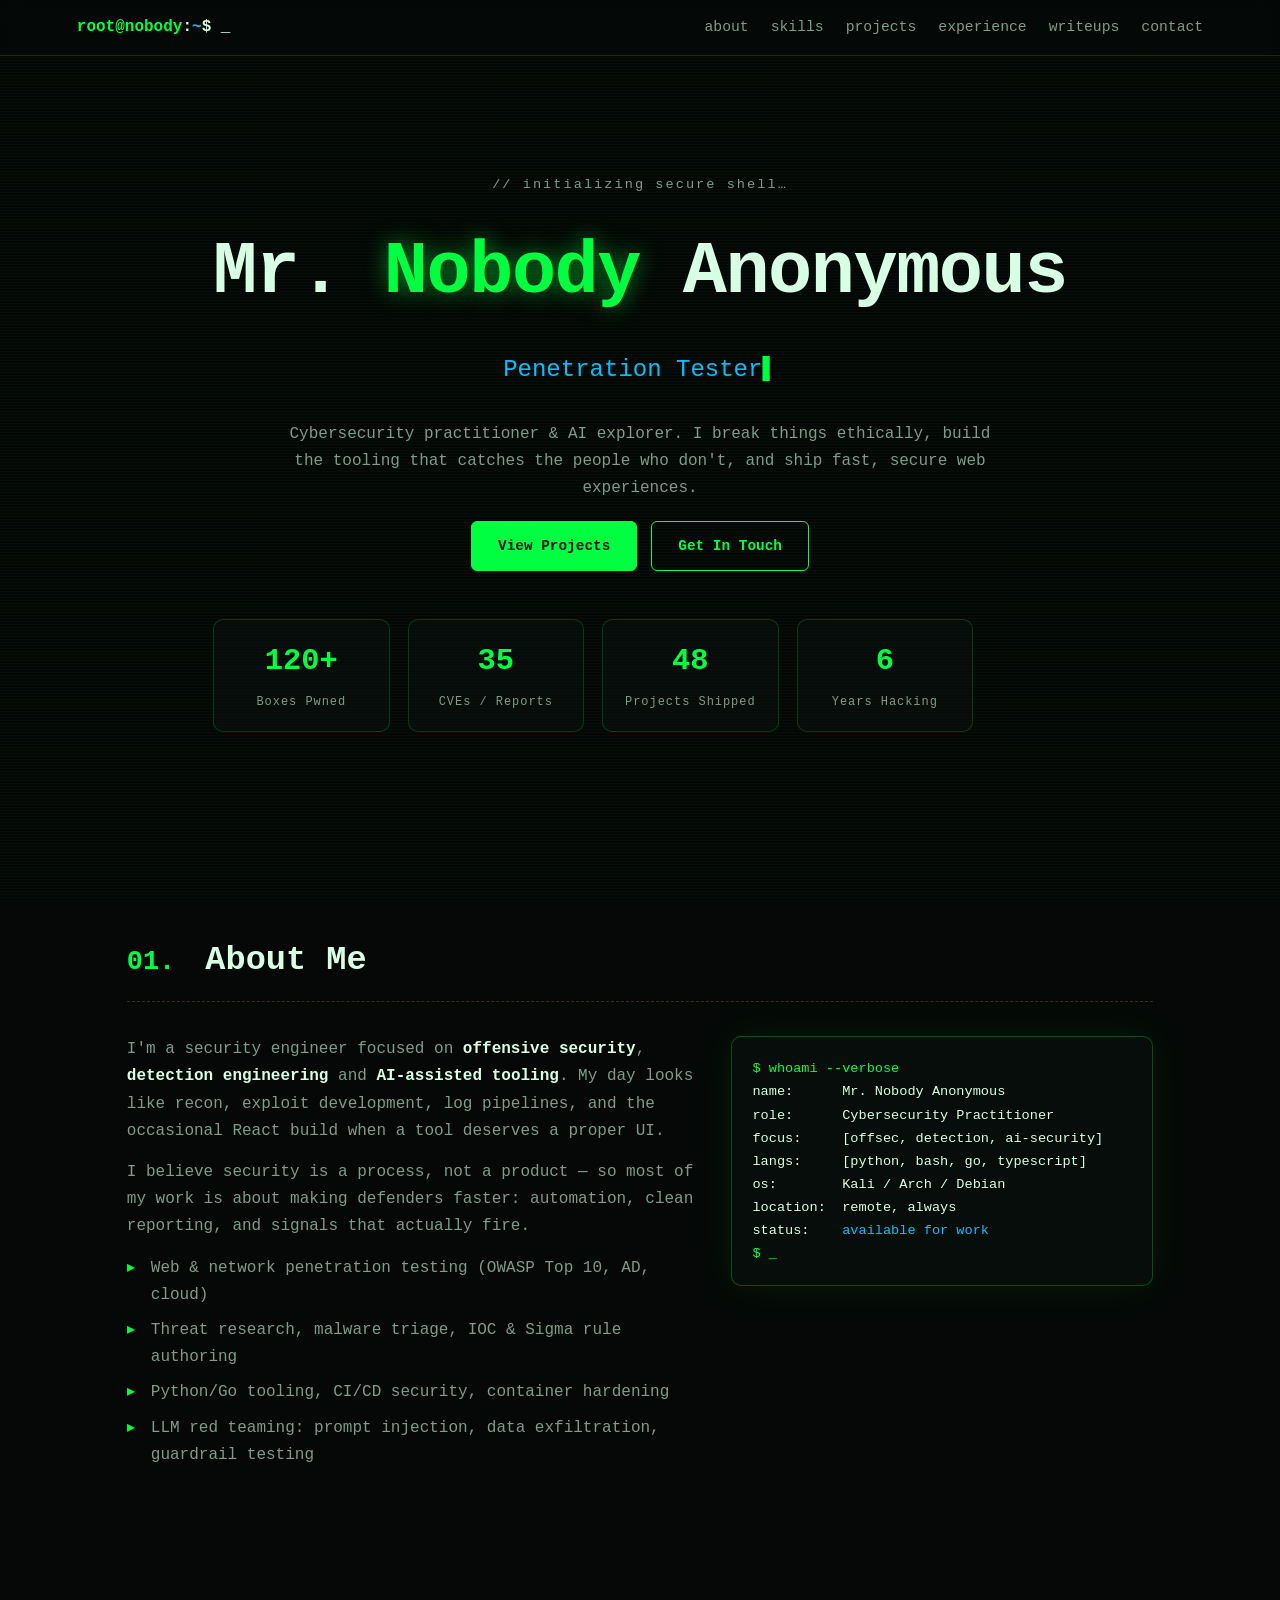
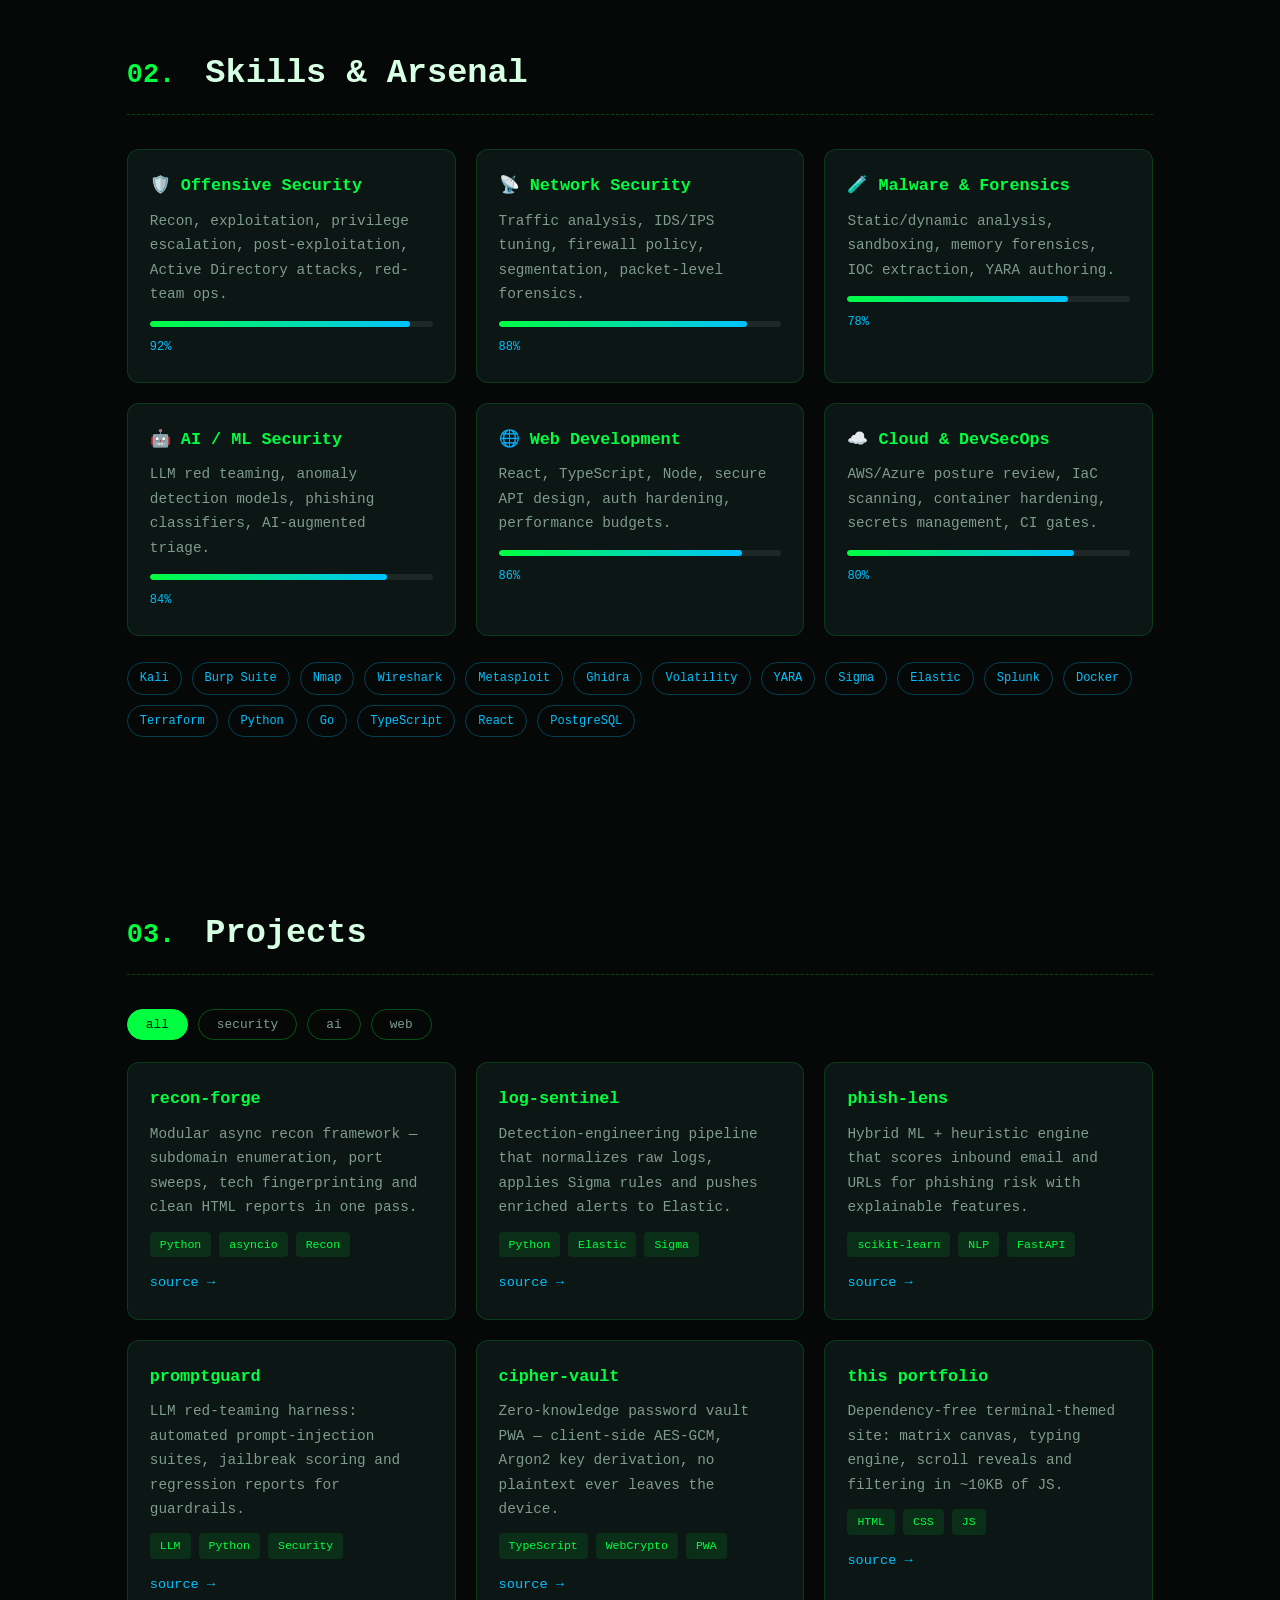
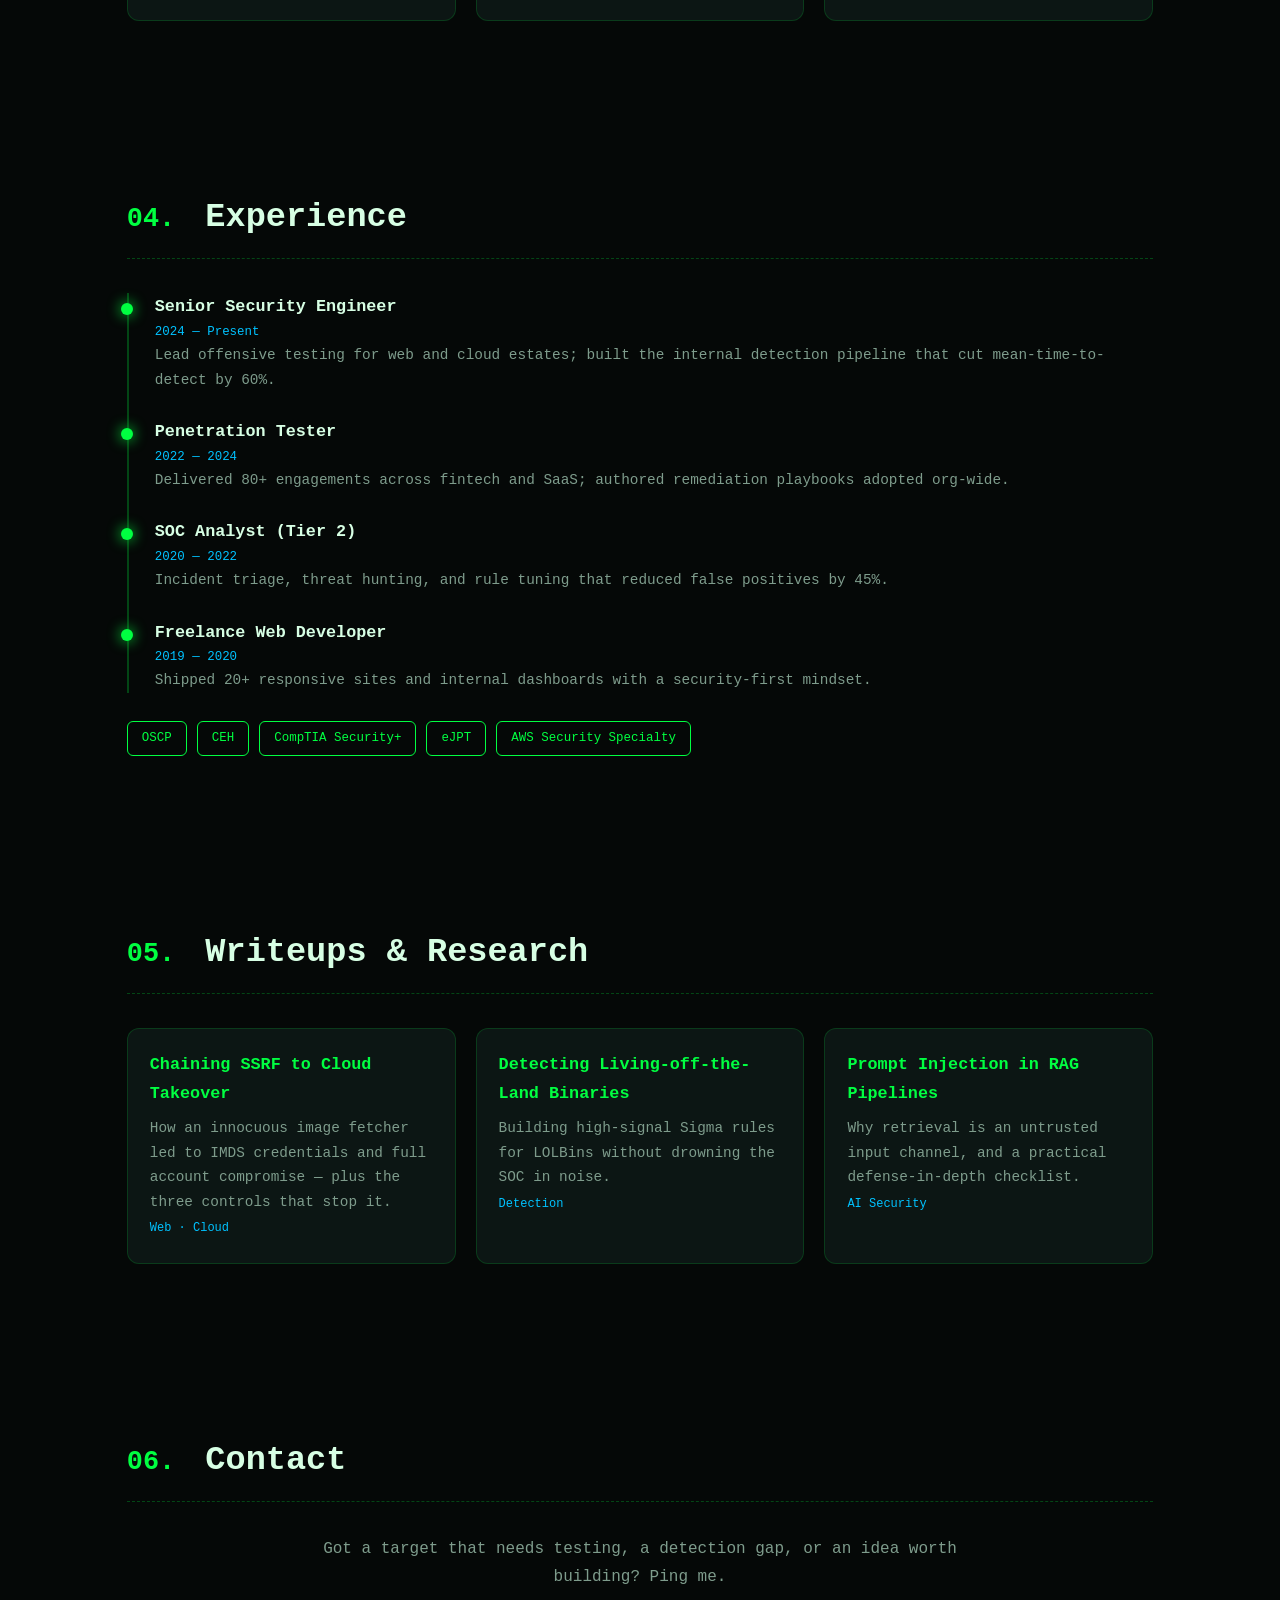
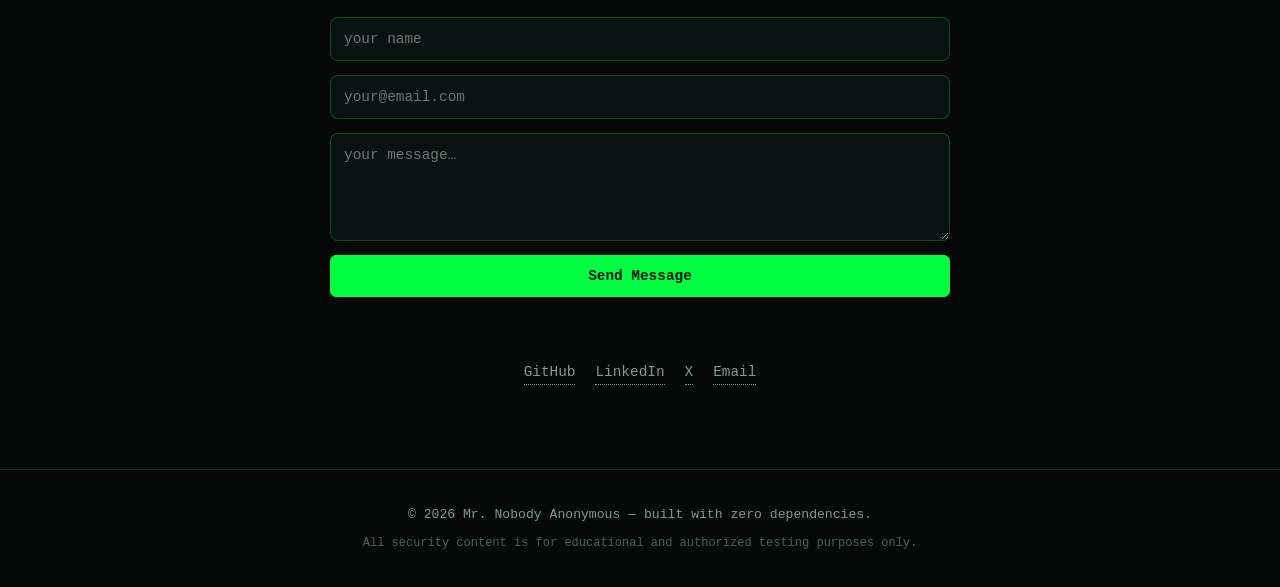
==== portfolio/index.html @ dfd1bbab "feat: profile README + cybersecurity portfolio website" ====
<!DOCTYPE html>
<html lang="en">
<head>
<meta charset="UTF-8" />
<meta name="viewport" content="width=device-width, initial-scale=1.0" />
<title>Mr. Nobody Anonymous — Cybersecurity Portfolio</title>
<meta name="description" content="Cybersecurity practitioner & AI explorer — penetration testing, threat research, detection engineering and web development." />
<link rel="stylesheet" href="styles.css" />
<link rel="icon" href="data:image/svg+xml,<svg xmlns='http://www.w3.org/2000/svg' viewBox='0 0 100 100'><text y='.9em' font-size='90'>🔐</text></svg>" />
</head>
<body>
<canvas id="matrix"></canvas>
<div class="scanlines"></div>

<header id="nav">
  <a class="brand" href="#home"><span class="prompt">root@nobody</span>:<span class="path">~</span>$ <span class="blink">_</span></a>
  <nav>
    <a href="#about">about</a>
    <a href="#skills">skills</a>
    <a href="#projects">projects</a>
    <a href="#experience">experience</a>
    <a href="#writeups">writeups</a>
    <a href="#contact">contact</a>
  </nav>
  <button id="burger" aria-label="menu">☰</button>
</header>

<!-- HERO -->
<section id="home" class="hero">
  <div class="hero-inner">
    <p class="kicker">// initializing secure shell…</p>
    <h1>Mr. <span class="glow">Nobody</span> Anonymous</h1>
    <h2 class="typed"><span id="typed"></span><span class="caret">▌</span></h2>
    <p class="lede">
      Cybersecurity practitioner &amp; AI explorer. I break things ethically, build the tooling that
      catches the people who don't, and ship fast, secure web experiences.
    </p>
    <div class="cta">
      <a class="btn primary" href="#projects">View Projects</a>
      <a class="btn ghost" href="#contact">Get In Touch</a>
    </div>
    <div class="stats">
      <div><b data-count="120">0</b><span>Boxes Pwned</span></div>
      <div><b data-count="35">0</b><span>CVEs / Reports</span></div>
      <div><b data-count="48">0</b><span>Projects Shipped</span></div>
      <div><b data-count="6">0</b><span>Years Hacking</span></div>
    </div>
  </div>
</section>

<!-- ABOUT -->
<section id="about" class="reveal">
  <h3 class="sec-title"><span>01.</span> About Me</h3>
  <div class="about-grid">
    <div>
      <p>I'm a security engineer focused on <b>offensive security</b>, <b>detection engineering</b> and
      <b>AI-assisted tooling</b>. My day looks like recon, exploit development, log pipelines, and
      the occasional React build when a tool deserves a proper UI.</p>
      <p>I believe security is a process, not a product — so most of my work is about making
      defenders faster: automation, clean reporting, and signals that actually fire.</p>
      <ul class="ticks">
        <li>Web &amp; network penetration testing (OWASP Top 10, AD, cloud)</li>
        <li>Threat research, malware triage, IOC &amp; Sigma rule authoring</li>
        <li>Python/Go tooling, CI/CD security, container hardening</li>
        <li>LLM red teaming: prompt injection, data exfiltration, guardrail testing</li>
      </ul>
    </div>
    <pre class="terminal"><span class="c">$ whoami --verbose</span>
name:      Mr. Nobody Anonymous
role:      Cybersecurity Practitioner
focus:     [offsec, detection, ai-security]
langs:     [python, bash, go, typescript]
os:        Kali / Arch / Debian
location:  remote, always
status:    <span class="ok">available for work</span>
<span class="c">$ _</span></pre>
  </div>
</section>

<!-- SKILLS -->
<section id="skills" class="reveal">
  <h3 class="sec-title"><span>02.</span> Skills &amp; Arsenal</h3>
  <div class="cards">
    <div class="card">
      <h4>🛡️ Offensive Security</h4>
      <p>Recon, exploitation, privilege escalation, post-exploitation, Active Directory attacks, red-team ops.</p>
      <div class="bar"><i style="--w:92%"></i></div><small>92%</small>
    </div>
    <div class="card">
      <h4>📡 Network Security</h4>
      <p>Traffic analysis, IDS/IPS tuning, firewall policy, segmentation, packet-level forensics.</p>
      <div class="bar"><i style="--w:88%"></i></div><small>88%</small>
    </div>
    <div class="card">
      <h4>🧪 Malware &amp; Forensics</h4>
      <p>Static/dynamic analysis, sandboxing, memory forensics, IOC extraction, YARA authoring.</p>
      <div class="bar"><i style="--w:78%"></i></div><small>78%</small>
    </div>
    <div class="card">
      <h4>🤖 AI / ML Security</h4>
      <p>LLM red teaming, anomaly detection models, phishing classifiers, AI-augmented triage.</p>
      <div class="bar"><i style="--w:84%"></i></div><small>84%</small>
    </div>
    <div class="card">
      <h4>🌐 Web Development</h4>
      <p>React, TypeScript, Node, secure API design, auth hardening, performance budgets.</p>
      <div class="bar"><i style="--w:86%"></i></div><small>86%</small>
    </div>
    <div class="card">
      <h4>☁️ Cloud &amp; DevSecOps</h4>
      <p>AWS/Azure posture review, IaC scanning, container hardening, secrets management, CI gates.</p>
      <div class="bar"><i style="--w:80%"></i></div><small>80%</small>
    </div>
  </div>
  <div class="chips">
    <span>Kali</span><span>Burp Suite</span><span>Nmap</span><span>Wireshark</span><span>Metasploit</span>
    <span>Ghidra</span><span>Volatility</span><span>YARA</span><span>Sigma</span><span>Elastic</span>
    <span>Splunk</span><span>Docker</span><span>Terraform</span><span>Python</span><span>Go</span>
    <span>TypeScript</span><span>React</span><span>PostgreSQL</span>
  </div>
</section>

<!-- PROJECTS -->
<section id="projects" class="reveal">
  <h3 class="sec-title"><span>03.</span> Projects</h3>
  <div class="filters">
    <button class="active" data-f="all">all</button>
    <button data-f="security">security</button>
    <button data-f="ai">ai</button>
    <button data-f="web">web</button>
  </div>
  <div class="cards projects">
    <article class="card proj" data-tag="security">
      <h4>recon-forge</h4>
      <p>Modular async recon framework — subdomain enumeration, port sweeps, tech fingerprinting and clean HTML reports in one pass.</p>
      <div class="tags"><span>Python</span><span>asyncio</span><span>Recon</span></div>
      <a href="#" class="link">source →</a>
    </article>
    <article class="card proj" data-tag="security">
      <h4>log-sentinel</h4>
      <p>Detection-engineering pipeline that normalizes raw logs, applies Sigma rules and pushes enriched alerts to Elastic.</p>
      <div class="tags"><span>Python</span><span>Elastic</span><span>Sigma</span></div>
      <a href="#" class="link">source →</a>
    </article>
    <article class="card proj" data-tag="ai">
      <h4>phish-lens</h4>
      <p>Hybrid ML + heuristic engine that scores inbound email and URLs for phishing risk with explainable features.</p>
      <div class="tags"><span>scikit-learn</span><span>NLP</span><span>FastAPI</span></div>
      <a href="#" class="link">source →</a>
    </article>
    <article class="card proj" data-tag="ai">
      <h4>promptguard</h4>
      <p>LLM red-teaming harness: automated prompt-injection suites, jailbreak scoring and regression reports for guardrails.</p>
      <div class="tags"><span>LLM</span><span>Python</span><span>Security</span></div>
      <a href="#" class="link">source →</a>
    </article>
    <article class="card proj" data-tag="web">
      <h4>cipher-vault</h4>
      <p>Zero-knowledge password vault PWA — client-side AES-GCM, Argon2 key derivation, no plaintext ever leaves the device.</p>
      <div class="tags"><span>TypeScript</span><span>WebCrypto</span><span>PWA</span></div>
      <a href="#" class="link">source →</a>
    </article>
    <article class="card proj" data-tag="web">
      <h4>this portfolio</h4>
      <p>Dependency-free terminal-themed site: matrix canvas, typing engine, scroll reveals and filtering in ~10KB of JS.</p>
      <div class="tags"><span>HTML</span><span>CSS</span><span>JS</span></div>
      <a href="#" class="link">source →</a>
    </article>
  </div>
</section>

<!-- EXPERIENCE -->
<section id="experience" class="reveal">
  <h3 class="sec-title"><span>04.</span> Experience</h3>
  <div class="timeline">
    <div class="tl">
      <b>Senior Security Engineer</b><span class="when">2024 — Present</span>
      <p>Lead offensive testing for web and cloud estates; built the internal detection pipeline that cut mean-time-to-detect by 60%.</p>
    </div>
    <div class="tl">
      <b>Penetration Tester</b><span class="when">2022 — 2024</span>
      <p>Delivered 80+ engagements across fintech and SaaS; authored remediation playbooks adopted org-wide.</p>
    </div>
    <div class="tl">
      <b>SOC Analyst (Tier 2)</b><span class="when">2020 — 2022</span>
      <p>Incident triage, threat hunting, and rule tuning that reduced false positives by 45%.</p>
    </div>
    <div class="tl">
      <b>Freelance Web Developer</b><span class="when">2019 — 2020</span>
      <p>Shipped 20+ responsive sites and internal dashboards with a security-first mindset.</p>
    </div>
  </div>
  <div class="certs">
    <span>OSCP</span><span>CEH</span><span>CompTIA Security+</span><span>eJPT</span><span>AWS Security Specialty</span>
  </div>
</section>

<!-- WRITEUPS -->
<section id="writeups" class="reveal">
  <h3 class="sec-title"><span>05.</span> Writeups &amp; Research</h3>
  <div class="cards">
    <div class="card"><h4>Chaining SSRF to Cloud Takeover</h4><p>How an innocuous image fetcher led to IMDS credentials and full account compromise — plus the three controls that stop it.</p><small>Web · Cloud</small></div>
    <div class="card"><h4>Detecting Living-off-the-Land Binaries</h4><p>Building high-signal Sigma rules for LOLBins without drowning the SOC in noise.</p><small>Detection</small></div>
    <div class="card"><h4>Prompt Injection in RAG Pipelines</h4><p>Why retrieval is an untrusted input channel, and a practical defense-in-depth checklist.</p><small>AI Security</small></div>
  </div>
</section>

<!-- CONTACT -->
<section id="contact" class="reveal">
  <h3 class="sec-title"><span>06.</span> Contact</h3>
  <p class="center lede">Got a target that needs testing, a detection gap, or an idea worth building? Ping me.</p>
  <form class="contact" onsubmit="return handleSend(event)">
    <input required placeholder="your name" id="f-name" />
    <input required type="email" placeholder="your@email.com" id="f-mail" />
    <textarea required rows="5" placeholder="your message…" id="f-msg"></textarea>
    <button class="btn primary" type="submit">Send Message</button>
    <p id="f-out" class="out"></p>
  </form>
  <div class="socials">
    <a href="https://github.com/Mr-Nobody-Anonymous">GitHub</a>
    <a href="#">LinkedIn</a>
    <a href="#">X</a>
    <a href="#">Email</a>
  </div>
</section>

<footer>
  <p>© <span id="yr"></span> Mr. Nobody Anonymous — built with zero dependencies.</p>
  <p class="muted">All security content is for educational and authorized testing purposes only.</p>
</footer>

<script src="script.js"></script>
</body>
</html>
---- portfolio/styles.css ----
:root{
  --bg:#050807; --bg2:#0a1210; --fg:#d7ffe4; --dim:#7e9c8c;
  --acc:#00ff41; --acc2:#00c2ff; --red:#ff3b30; --card:#0c1614;
  --mono:'Fira Code',ui-monospace,SFMono-Regular,Menlo,Consolas,monospace;
}
*{box-sizing:border-box;margin:0;padding:0}
html{scroll-behavior:smooth}
body{background:var(--bg);color:var(--fg);font-family:var(--mono);line-height:1.7;overflow-x:hidden}
#matrix{position:fixed;inset:0;z-index:0;opacity:.16}
.scanlines{position:fixed;inset:0;z-index:1;pointer-events:none;
  background:repeating-linear-gradient(180deg,rgba(0,255,65,.035) 0 1px,transparent 1px 3px)}
header,section,footer{position:relative;z-index:2}

/* NAV */
header{position:sticky;top:0;display:flex;align-items:center;justify-content:space-between;
  padding:14px 6vw;background:rgba(5,8,7,.82);backdrop-filter:blur(8px);
  border-bottom:1px solid rgba(0,255,65,.18)}
.brand{color:var(--fg);text-decoration:none;font-weight:700}
.prompt{color:var(--acc)} .path{color:var(--acc2)}
.blink{animation:b 1s steps(1) infinite}@keyframes b{50%{opacity:0}}
nav{display:flex;gap:22px}
nav a{color:var(--dim);text-decoration:none;font-size:.92rem;transition:.2s}
nav a:hover{color:var(--acc);text-shadow:0 0 10px var(--acc)}
#burger{display:none;background:none;border:0;color:var(--acc);font-size:1.4rem}

/* HERO */
.hero{min-height:88vh;display:grid;place-items:center;padding:70px 6vw;text-align:center}
.kicker{color:var(--dim);letter-spacing:.15em;font-size:.85rem}
h1{font-size:clamp(2.2rem,7vw,4.6rem);margin:.2em 0;letter-spacing:-.02em}
.glow{color:var(--acc);text-shadow:0 0 22px rgba(0,255,65,.55)}
.typed{font-size:clamp(1rem,2.6vw,1.5rem);color:var(--acc2);min-height:2.2em;font-weight:500}
.caret{color:var(--acc);animation:b 1s steps(1) infinite}
.lede{max-width:720px;margin:18px auto;color:var(--dim)}
.cta{display:flex;gap:14px;justify-content:center;flex-wrap:wrap;margin-top:10px}
.btn{padding:12px 26px;text-decoration:none;border-radius:6px;font-weight:700;font-size:.9rem;
  border:1px solid var(--acc);transition:.25s;cursor:pointer;font-family:var(--mono)}
.btn.primary{background:var(--acc);color:#04140a}
.btn.primary:hover{box-shadow:0 0 26px rgba(0,255,65,.5);transform:translateY(-2px)}
.btn.ghost{background:transparent;color:var(--acc)}
.btn.ghost:hover{background:rgba(0,255,65,.12);transform:translateY(-2px)}
.stats{display:grid;grid-template-columns:repeat(auto-fit,minmax(140px,1fr));gap:18px;margin-top:48px;max-width:760px}
.stats div{border:1px solid rgba(0,255,65,.2);border-radius:10px;padding:16px;background:rgba(10,18,16,.6)}
.stats b{display:block;font-size:1.9rem;color:var(--acc)}
.stats span{font-size:.75rem;color:var(--dim);letter-spacing:.08em}

/* SECTIONS */
section{padding:84px 6vw;max-width:1180px;margin:0 auto}
.sec-title{font-size:clamp(1.4rem,3.4vw,2.1rem);margin-bottom:34px;
  border-bottom:1px dashed rgba(0,255,65,.25);padding-bottom:12px}
.sec-title span{color:var(--acc);font-size:.8em;margin-right:10px}
.center{text-align:center}
.about-grid{display:grid;grid-template-columns:1.15fr .85fr;gap:34px;align-items:start}
.about-grid p{margin-bottom:14px;color:var(--dim)}
.about-grid b{color:var(--fg)}
.ticks{list-style:none;margin-top:8px}
.ticks li{padding-left:24px;position:relative;color:var(--dim);margin:8px 0}
.ticks li::before{content:"▸";position:absolute;left:0;color:var(--acc)}
.terminal{background:#060d0b;border:1px solid rgba(0,255,65,.28);border-radius:10px;padding:20px;
  font-size:.85rem;white-space:pre-wrap;color:var(--fg);box-shadow:0 0 40px rgba(0,255,65,.08)}
.terminal .c{color:var(--acc)} .terminal .ok{color:var(--acc2)}

/* CARDS */
.cards{display:grid;grid-template-columns:repeat(auto-fit,minmax(280px,1fr));gap:20px}
.card{background:var(--card);border:1px solid rgba(0,255,65,.16);border-radius:12px;padding:22px;transition:.25s}
.card:hover{transform:translateY(-6px);border-color:var(--acc);box-shadow:0 12px 34px rgba(0,255,65,.12)}
.card h4{color:var(--acc);margin-bottom:8px;font-size:1.05rem}
.card p{color:var(--dim);font-size:.9rem}
.card small{color:var(--acc2);font-size:.75rem}
.bar{height:6px;background:rgba(255,255,255,.08);border-radius:99px;margin:14px 0 6px;overflow:hidden}
.bar i{display:block;height:100%;width:0;background:linear-gradient(90deg,var(--acc),var(--acc2));
  border-radius:99px;transition:width 1.2s ease}
.reveal.in .bar i{width:var(--w)}
.chips{display:flex;flex-wrap:wrap;gap:10px;margin-top:26px}
.chips span{border:1px solid rgba(0,194,255,.3);color:var(--acc2);padding:5px 12px;border-radius:99px;font-size:.75rem}
.tags{display:flex;flex-wrap:wrap;gap:8px;margin:12px 0}
.tags span{background:rgba(0,255,65,.1);color:var(--acc);padding:3px 10px;border-radius:4px;font-size:.72rem}
.link{color:var(--acc2);text-decoration:none;font-size:.85rem}
.link:hover{text-decoration:underline}
.filters{display:flex;gap:10px;margin-bottom:22px;flex-wrap:wrap}
.filters button{background:transparent;border:1px solid rgba(0,255,65,.3);color:var(--dim);
  padding:7px 18px;border-radius:99px;cursor:pointer;font-family:var(--mono);font-size:.8rem;transition:.2s}
.filters button.active,.filters button:hover{background:var(--acc);color:#04140a;border-color:var(--acc)}
.proj.hide{display:none}

/* TIMELINE */
.timeline{border-left:2px solid rgba(0,255,65,.25);padding-left:26px;display:grid;gap:26px}
.tl{position:relative}
.tl::before{content:"";position:absolute;left:-34px;top:10px;width:12px;height:12px;border-radius:50%;
  background:var(--acc);box-shadow:0 0 14px var(--acc)}
.tl b{color:var(--fg);font-size:1.05rem}
.when{display:block;color:var(--acc2);font-size:.78rem}
.tl p{color:var(--dim);font-size:.9rem}
.certs{display:flex;flex-wrap:wrap;gap:10px;margin-top:28px}
.certs span{border:1px solid var(--acc);color:var(--acc);padding:6px 14px;border-radius:6px;font-size:.78rem}

/* CONTACT */
.contact{max-width:620px;margin:26px auto 0;display:grid;gap:14px}
.contact input,.contact textarea{background:#081210;border:1px solid rgba(0,255,65,.25);color:var(--fg);
  padding:13px;border-radius:8px;font-family:var(--mono);font-size:.9rem;resize:vertical}
.contact input:focus,.contact textarea:focus{outline:none;border-color:var(--acc);box-shadow:0 0 14px rgba(0,255,65,.25)}
.out{color:var(--acc);font-size:.85rem;text-align:center;min-height:1.4em}
.socials{display:flex;justify-content:center;gap:20px;margin-top:30px;flex-wrap:wrap}
.socials a{color:var(--dim);text-decoration:none;border-bottom:1px dotted var(--dim);font-size:.9rem}
.socials a:hover{color:var(--acc);border-color:var(--acc)}

footer{text-align:center;padding:34px 6vw;border-top:1px solid rgba(0,255,65,.18);color:var(--dim);font-size:.82rem}
.muted{opacity:.6;font-size:.75rem;margin-top:6px}

.reveal{opacity:0;transform:translateY(26px);transition:.7s ease}
.reveal.in{opacity:1;transform:none}

@media(max-width:860px){
  .about-grid{grid-template-columns:1fr}
  nav{position:absolute;top:100%;left:0;right:0;flex-direction:column;gap:0;
    background:#071110;border-bottom:1px solid rgba(0,255,65,.2);display:none}
  nav.open{display:flex}
  nav a{padding:13px 6vw;border-top:1px solid rgba(0,255,65,.08)}
  #burger{display:block}
}
@media(prefers-reduced-motion:reduce){*{animation:none!important;transition:none!important}}
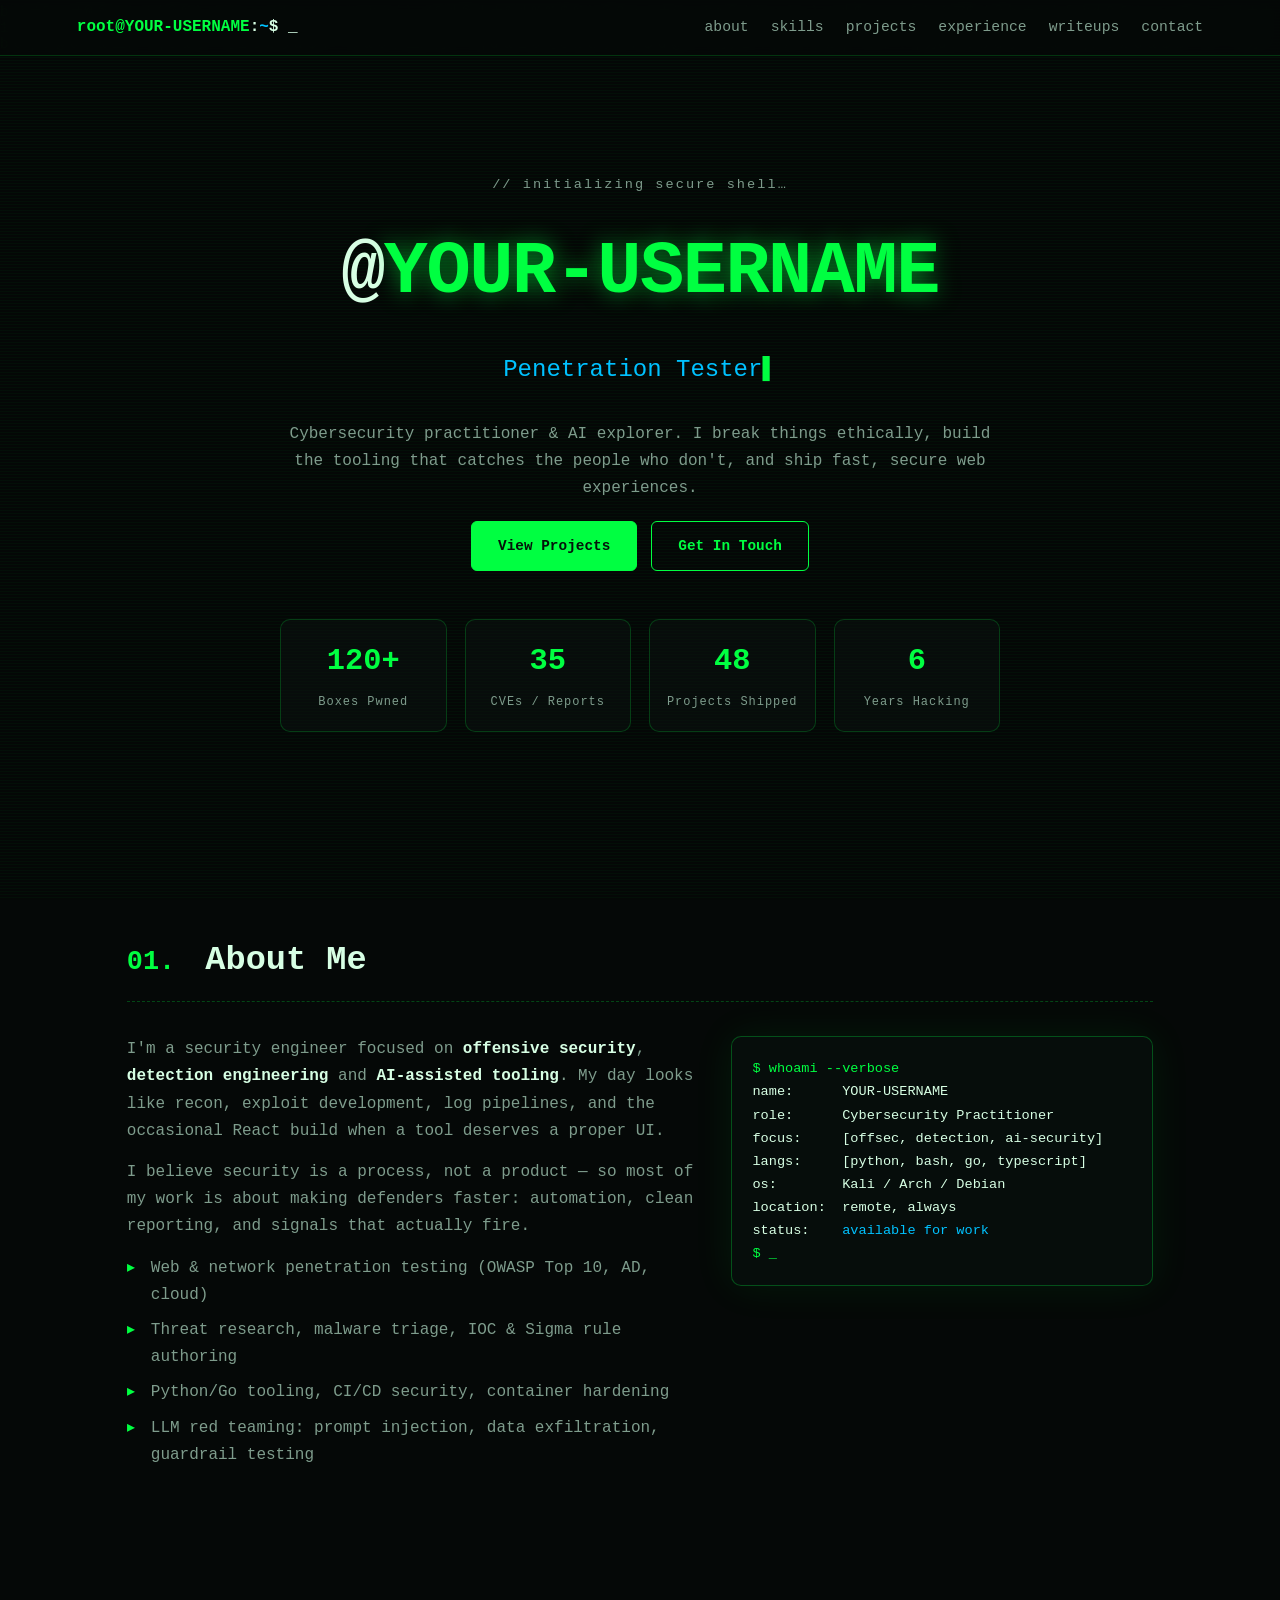
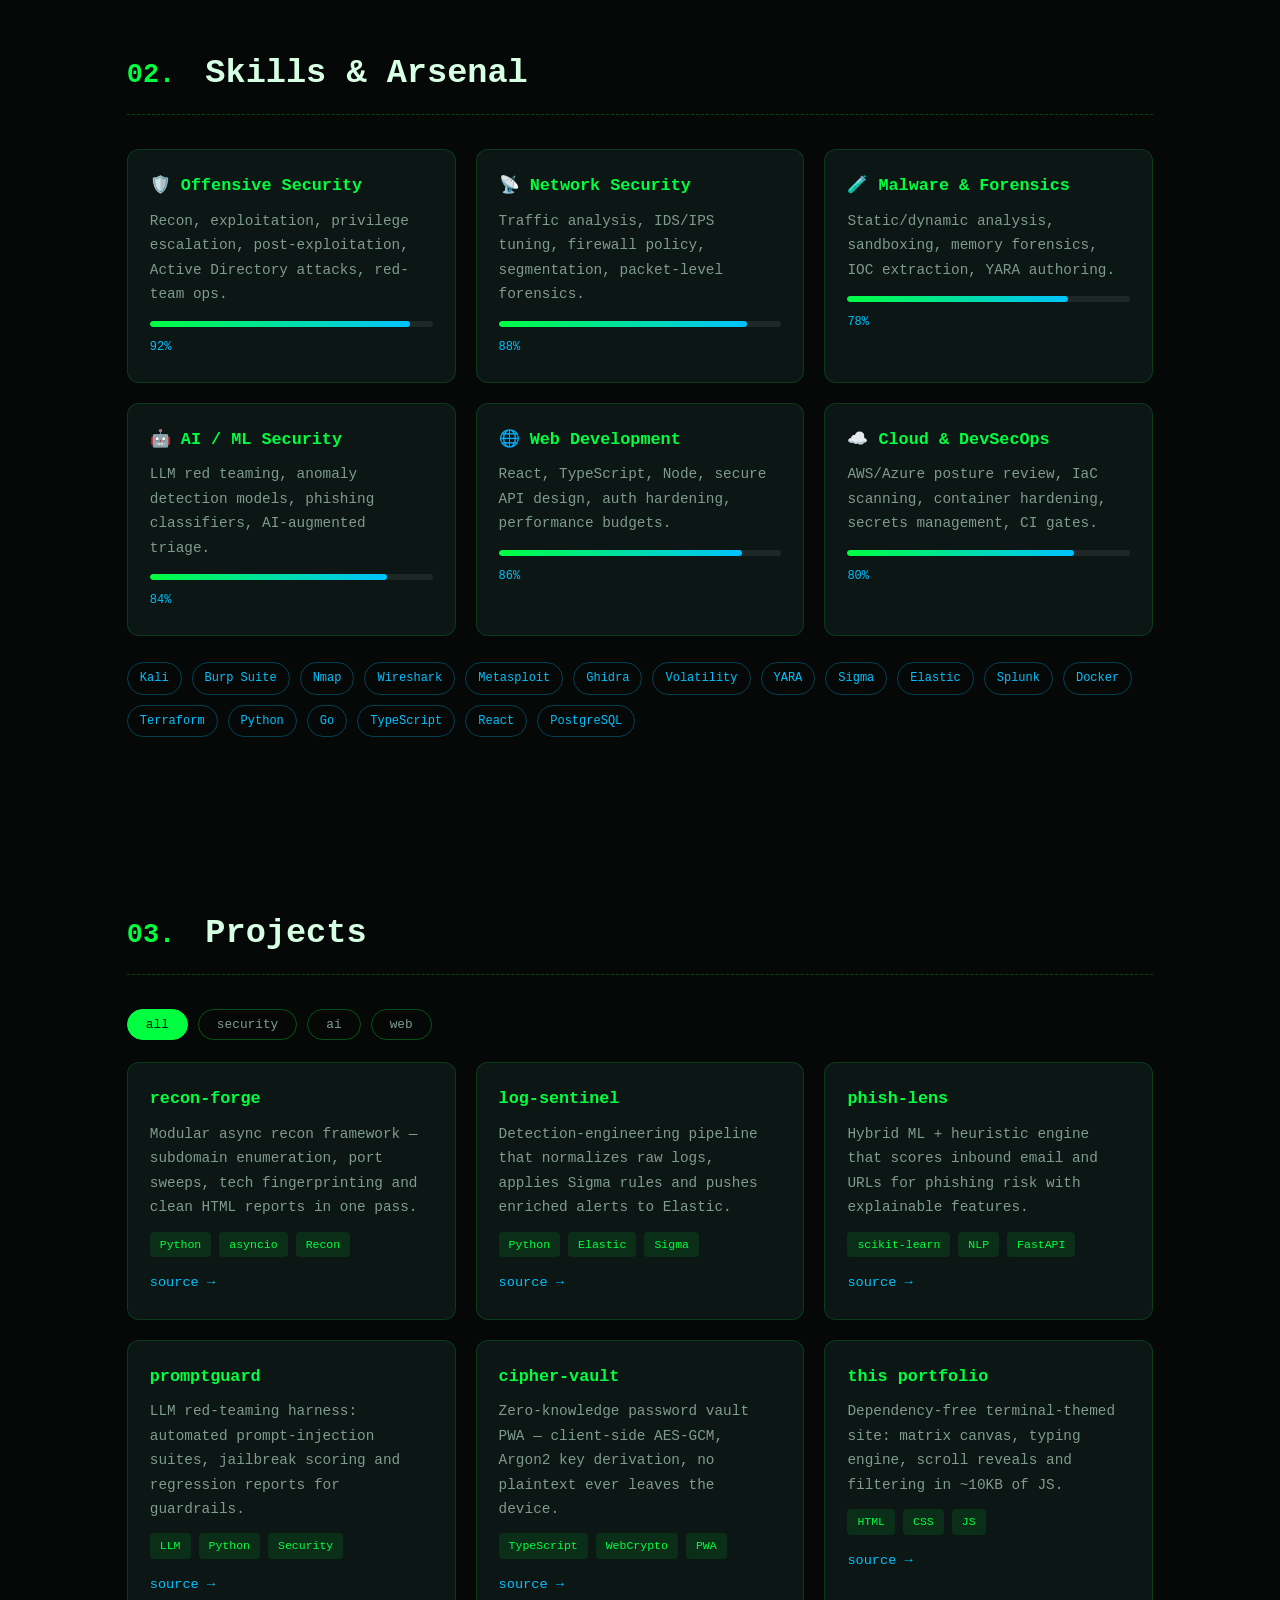
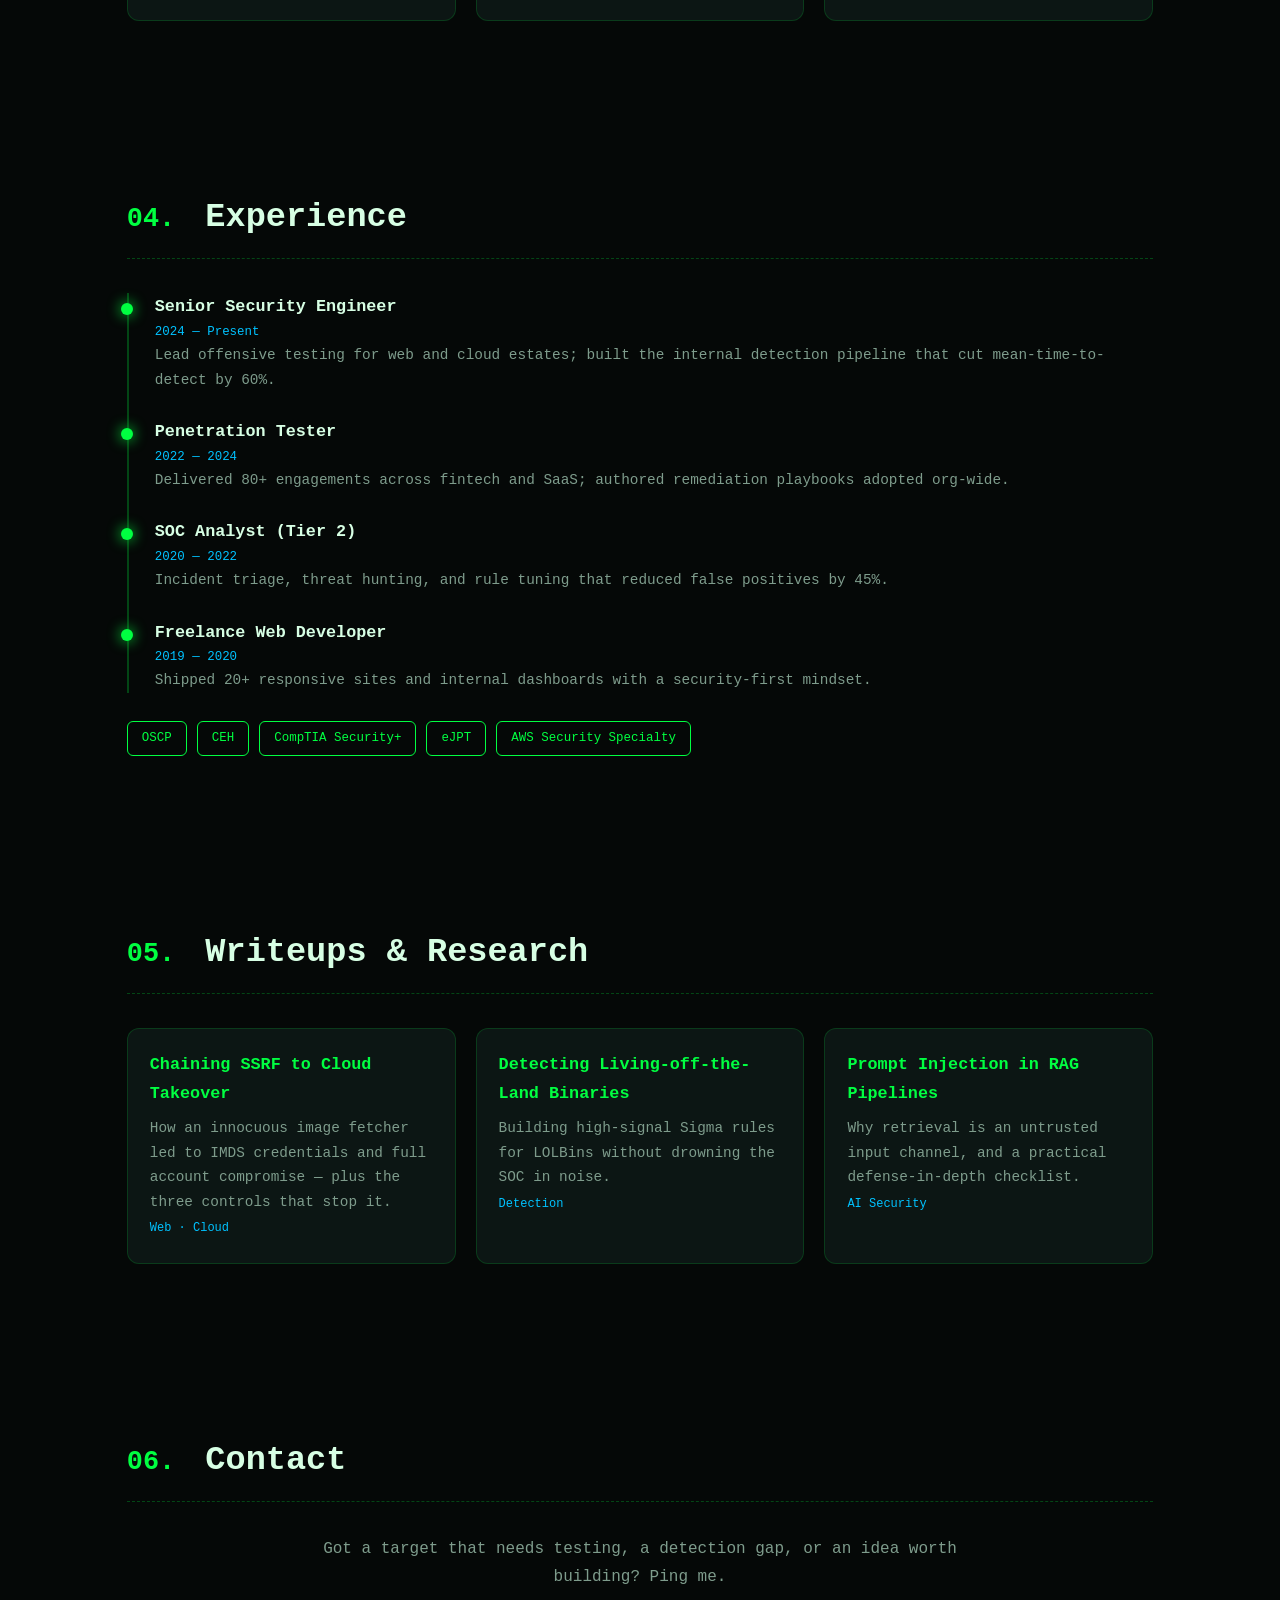
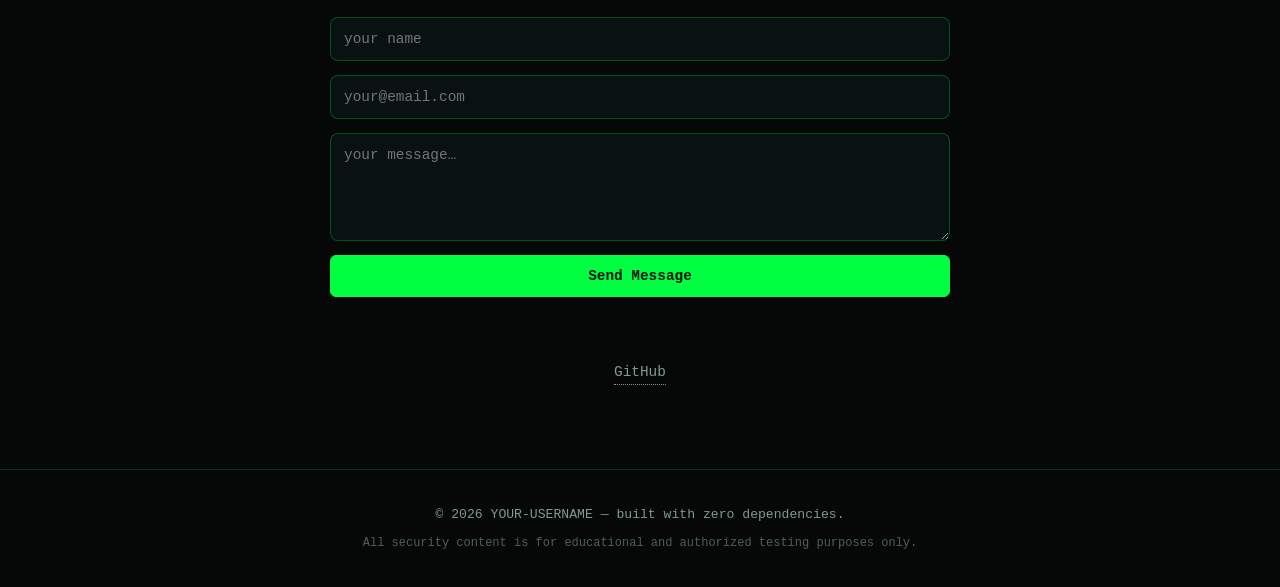
==== commit e805a7de: "chore: point all identity, links and stats at YOUR-USERNAME" ====
--- a/portfolio/index.html
+++ b/portfolio/index.html
@@ -3,7 +3,7 @@
 <head>
 <meta charset="UTF-8" />
 <meta name="viewport" content="width=device-width, initial-scale=1.0" />
-<title>Mr. Nobody Anonymous — Cybersecurity Portfolio</title>
+<title>YOUR-USERNAME — Cybersecurity Portfolio</title>
 <meta name="description" content="Cybersecurity practitioner & AI explorer — penetration testing, threat research, detection engineering and web development." />
 <link rel="stylesheet" href="styles.css" />
 <link rel="icon" href="data:image/svg+xml,<svg xmlns='http://www.w3.org/2000/svg' viewBox='0 0 100 100'><text y='.9em' font-size='90'>🔐</text></svg>" />
@@ -13,7 +13,7 @@
 <div class="scanlines"></div>
 
 <header id="nav">
-  <a class="brand" href="#home"><span class="prompt">root@nobody</span>:<span class="path">~</span>$ <span class="blink">_</span></a>
+  <a class="brand" href="#home"><span class="prompt">root@YOUR-USERNAME</span>:<span class="path">~</span>$ <span class="blink">_</span></a>
   <nav>
     <a href="#about">about</a>
     <a href="#skills">skills</a>
@@ -29,7 +29,7 @@
 <section id="home" class="hero">
   <div class="hero-inner">
     <p class="kicker">// initializing secure shell…</p>
-    <h1>Mr. <span class="glow">Nobody</span> Anonymous</h1>
+    <h1>@<span class="glow">YOUR-USERNAME</span></h1>
     <h2 class="typed"><span id="typed"></span><span class="caret">▌</span></h2>
     <p class="lede">
       Cybersecurity practitioner &amp; AI explorer. I break things ethically, build the tooling that
@@ -66,7 +66,7 @@
       </ul>
     </div>
     <pre class="terminal"><span class="c">$ whoami --verbose</span>
-name:      Mr. Nobody Anonymous
+name:      YOUR-USERNAME
 role:      Cybersecurity Practitioner
 focus:     [offsec, detection, ai-security]
 langs:     [python, bash, go, typescript]
@@ -134,37 +134,37 @@
       <h4>recon-forge</h4>
       <p>Modular async recon framework — subdomain enumeration, port sweeps, tech fingerprinting and clean HTML reports in one pass.</p>
       <div class="tags"><span>Python</span><span>asyncio</span><span>Recon</span></div>
-      <a href="#" class="link">source →</a>
+      <a href="https://github.com/YOUR-USERNAME/recon-forge" class="link">source →</a>
     </article>
     <article class="card proj" data-tag="security">
       <h4>log-sentinel</h4>
       <p>Detection-engineering pipeline that normalizes raw logs, applies Sigma rules and pushes enriched alerts to Elastic.</p>
       <div class="tags"><span>Python</span><span>Elastic</span><span>Sigma</span></div>
-      <a href="#" class="link">source →</a>
+      <a href="https://github.com/YOUR-USERNAME/log-sentinel" class="link">source →</a>
     </article>
     <article class="card proj" data-tag="ai">
       <h4>phish-lens</h4>
       <p>Hybrid ML + heuristic engine that scores inbound email and URLs for phishing risk with explainable features.</p>
       <div class="tags"><span>scikit-learn</span><span>NLP</span><span>FastAPI</span></div>
-      <a href="#" class="link">source →</a>
+      <a href="https://github.com/YOUR-USERNAME/phish-lens" class="link">source →</a>
     </article>
     <article class="card proj" data-tag="ai">
       <h4>promptguard</h4>
       <p>LLM red-teaming harness: automated prompt-injection suites, jailbreak scoring and regression reports for guardrails.</p>
       <div class="tags"><span>LLM</span><span>Python</span><span>Security</span></div>
-      <a href="#" class="link">source →</a>
+      <a href="https://github.com/YOUR-USERNAME/promptguard" class="link">source →</a>
     </article>
     <article class="card proj" data-tag="web">
       <h4>cipher-vault</h4>
       <p>Zero-knowledge password vault PWA — client-side AES-GCM, Argon2 key derivation, no plaintext ever leaves the device.</p>
       <div class="tags"><span>TypeScript</span><span>WebCrypto</span><span>PWA</span></div>
-      <a href="#" class="link">source →</a>
+      <a href="https://github.com/YOUR-USERNAME/cipher-vault" class="link">source →</a>
     </article>
     <article class="card proj" data-tag="web">
       <h4>this portfolio</h4>
       <p>Dependency-free terminal-themed site: matrix canvas, typing engine, scroll reveals and filtering in ~10KB of JS.</p>
       <div class="tags"><span>HTML</span><span>CSS</span><span>JS</span></div>
-      <a href="#" class="link">source →</a>
+      <a href="https://github.com/YOUR-USERNAME/YOUR-USERNAME" class="link">source →</a>
     </article>
   </div>
 </section>
@@ -217,15 +217,12 @@
     <p id="f-out" class="out"></p>
   </form>
   <div class="socials">
-    <a href="https://github.com/Mr-Nobody-Anonymous">GitHub</a>
-    <a href="#">LinkedIn</a>
-    <a href="#">X</a>
-    <a href="#">Email</a>
+    <a href="https://github.com/YOUR-USERNAME">GitHub</a>
   </div>
 </section>
 
 <footer>
-  <p>© <span id="yr"></span> Mr. Nobody Anonymous — built with zero dependencies.</p>
+  <p>© <span id="yr"></span> YOUR-USERNAME — built with zero dependencies.</p>
   <p class="muted">All security content is for educational and authorized testing purposes only.</p>
 </footer>
 
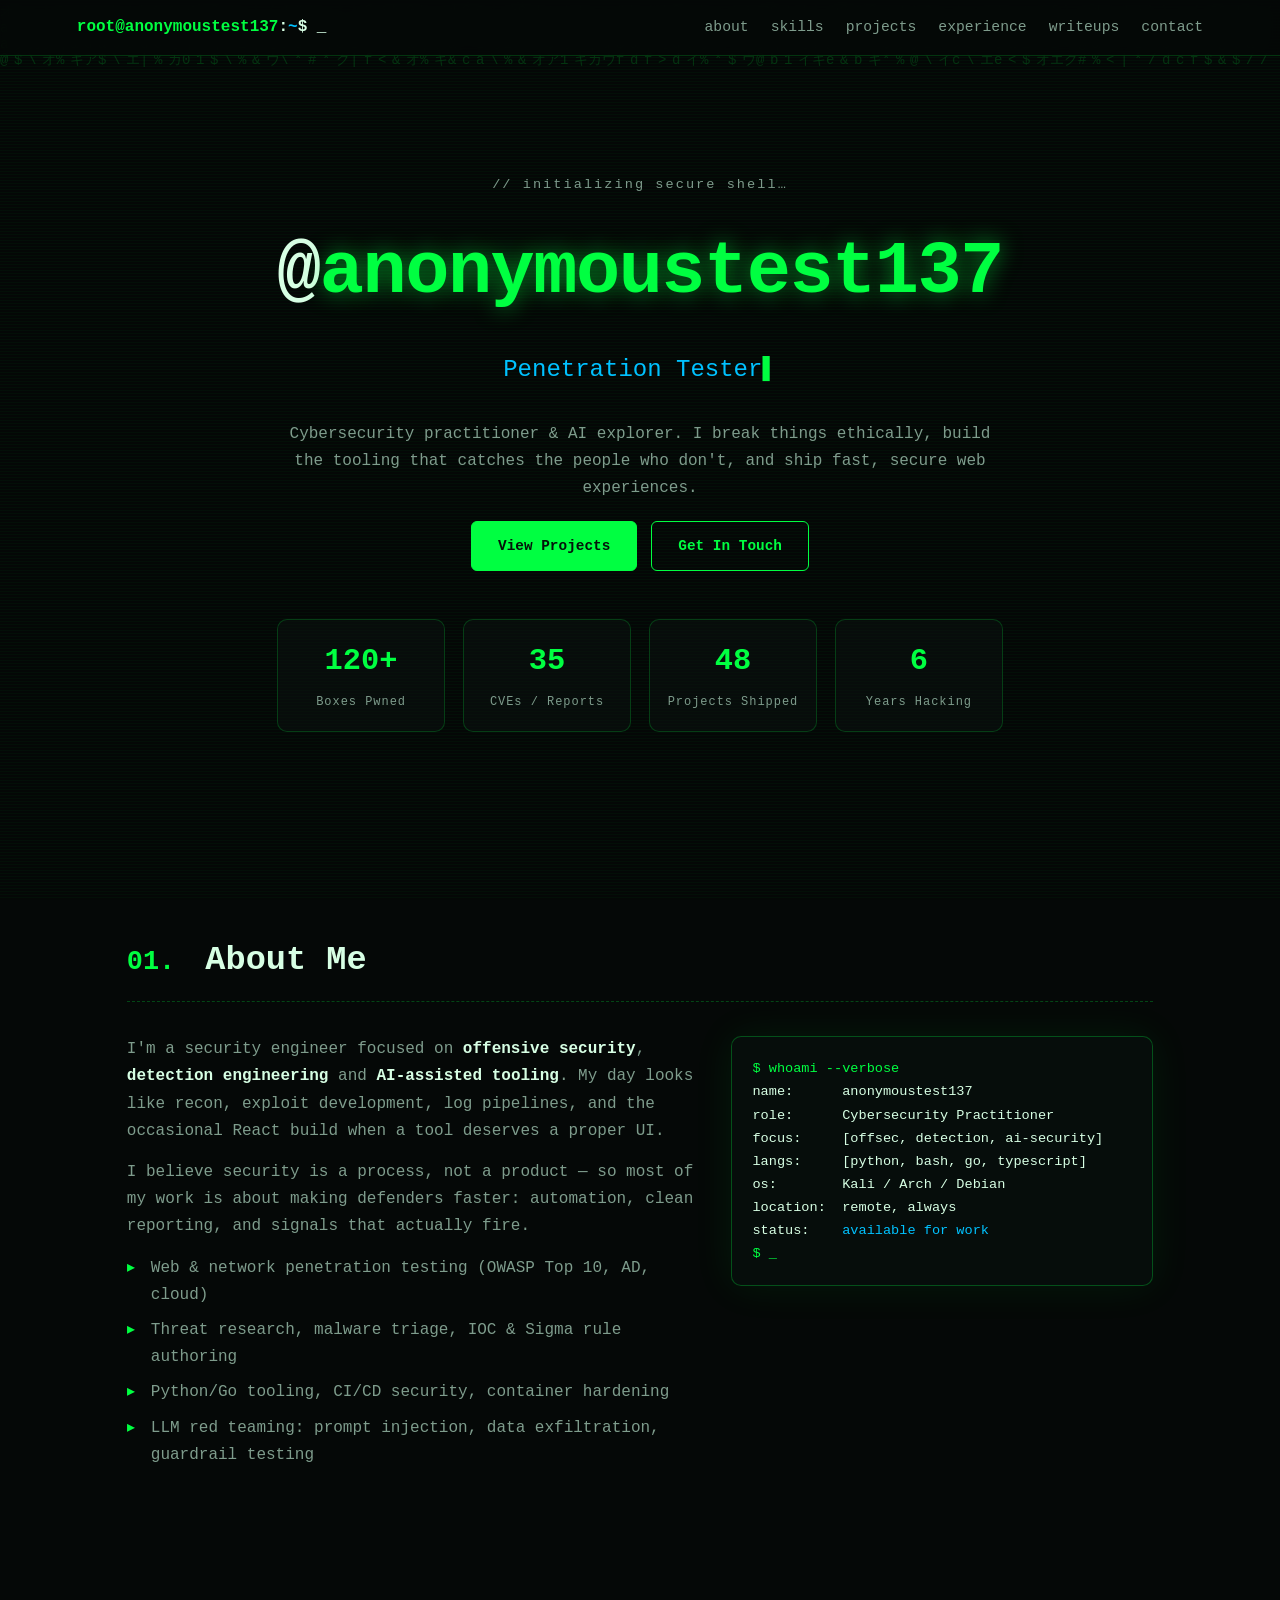
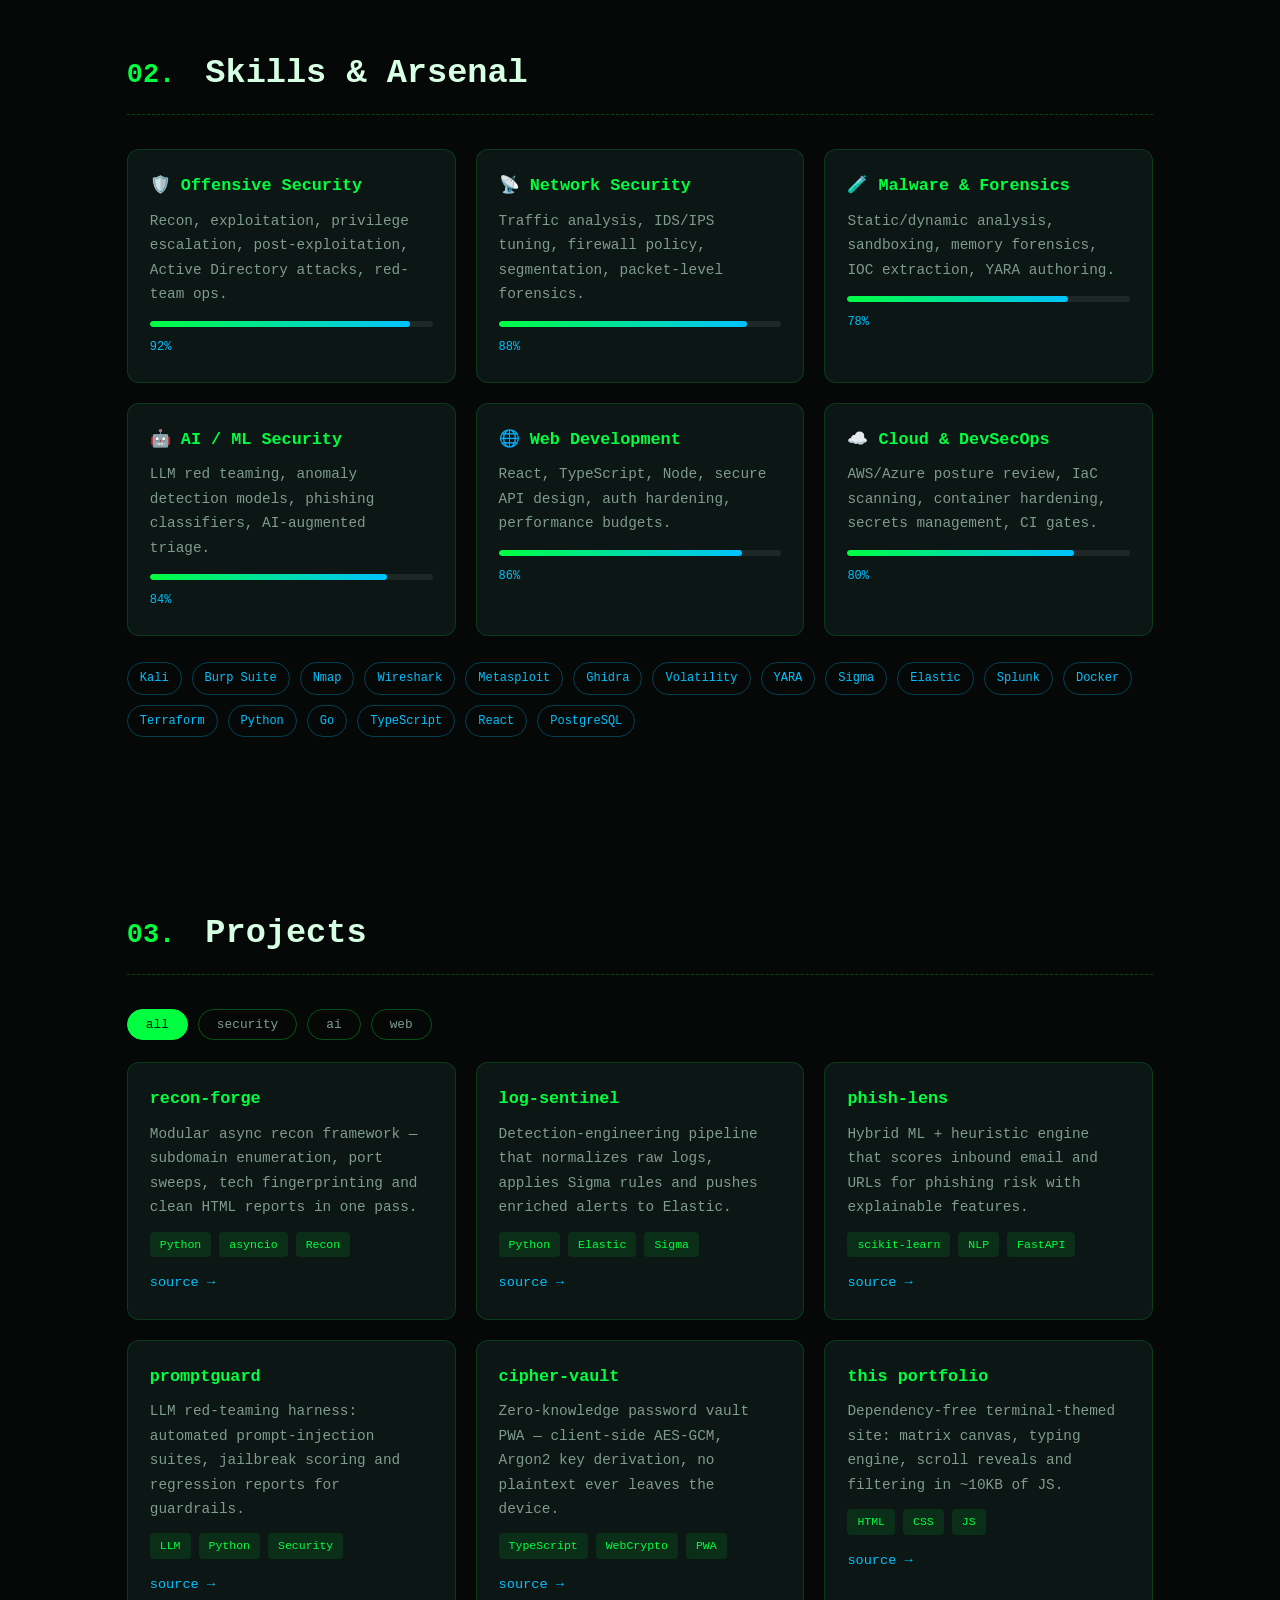
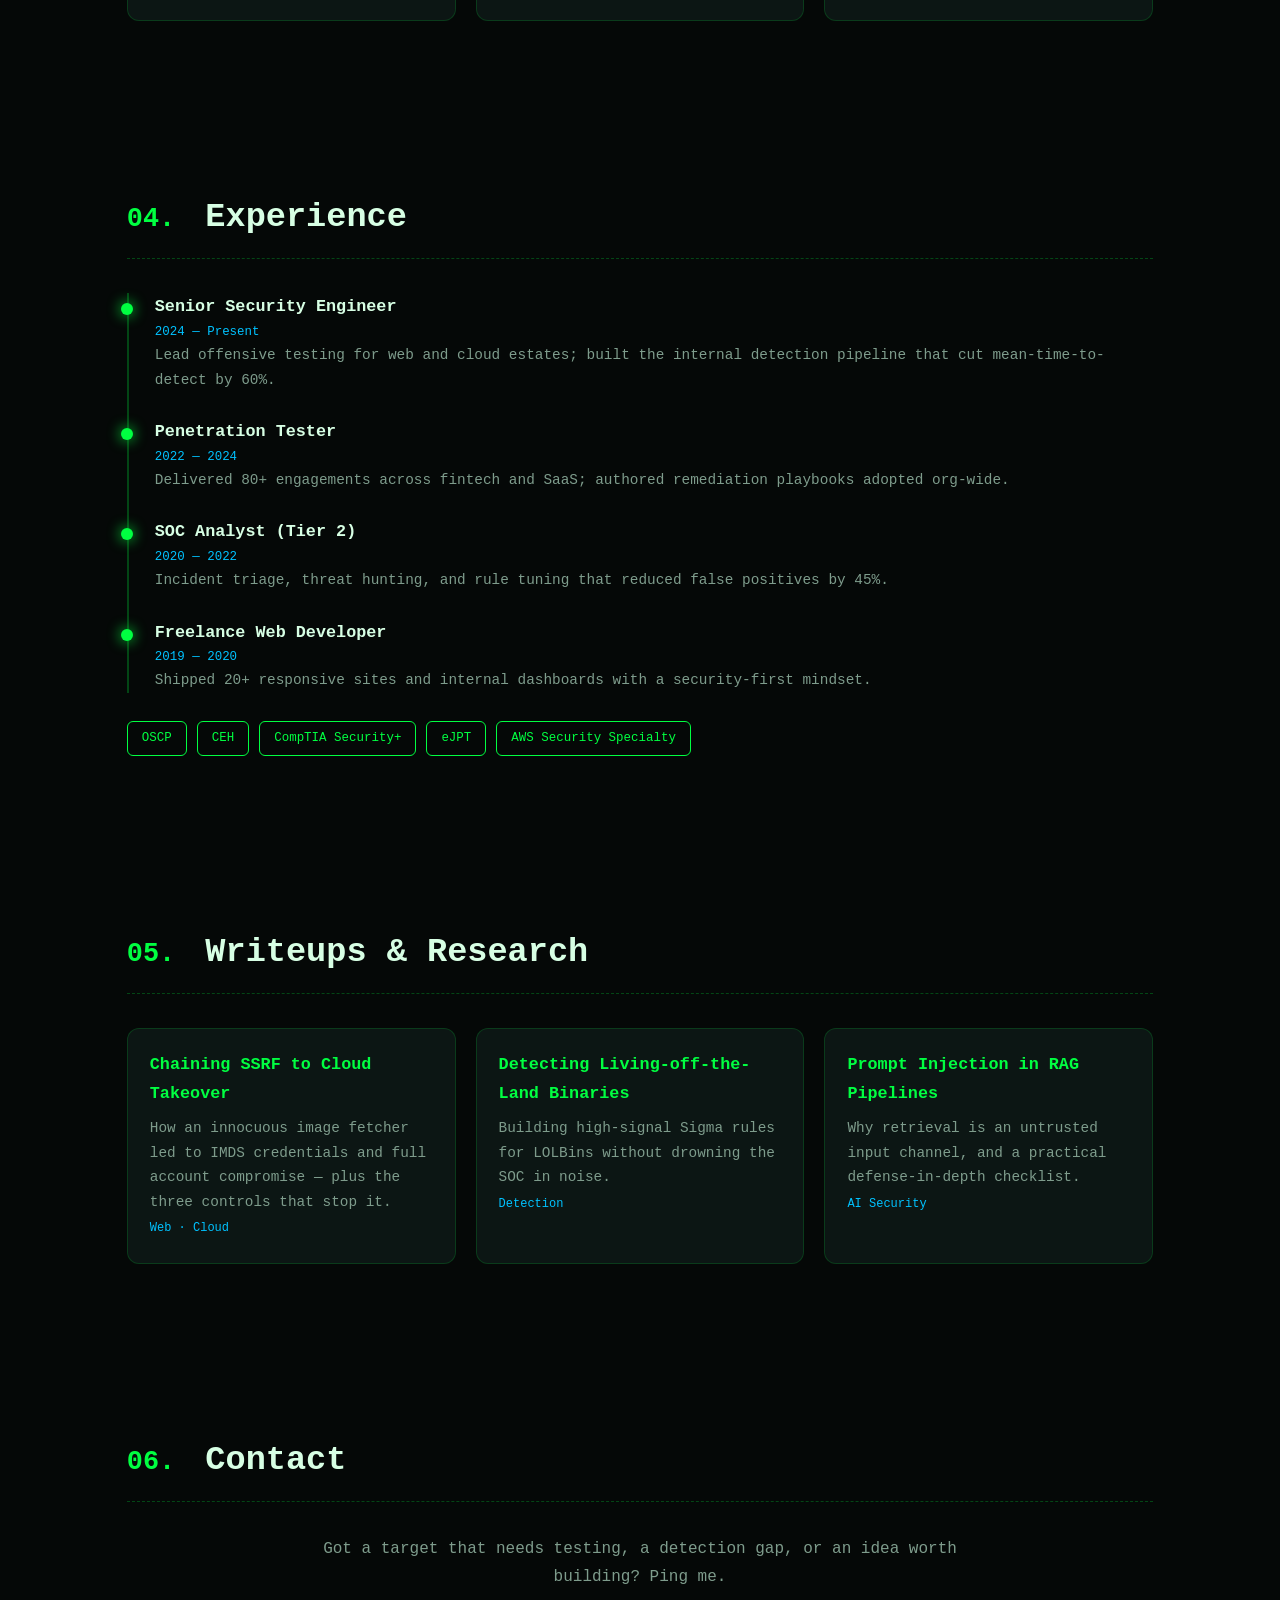
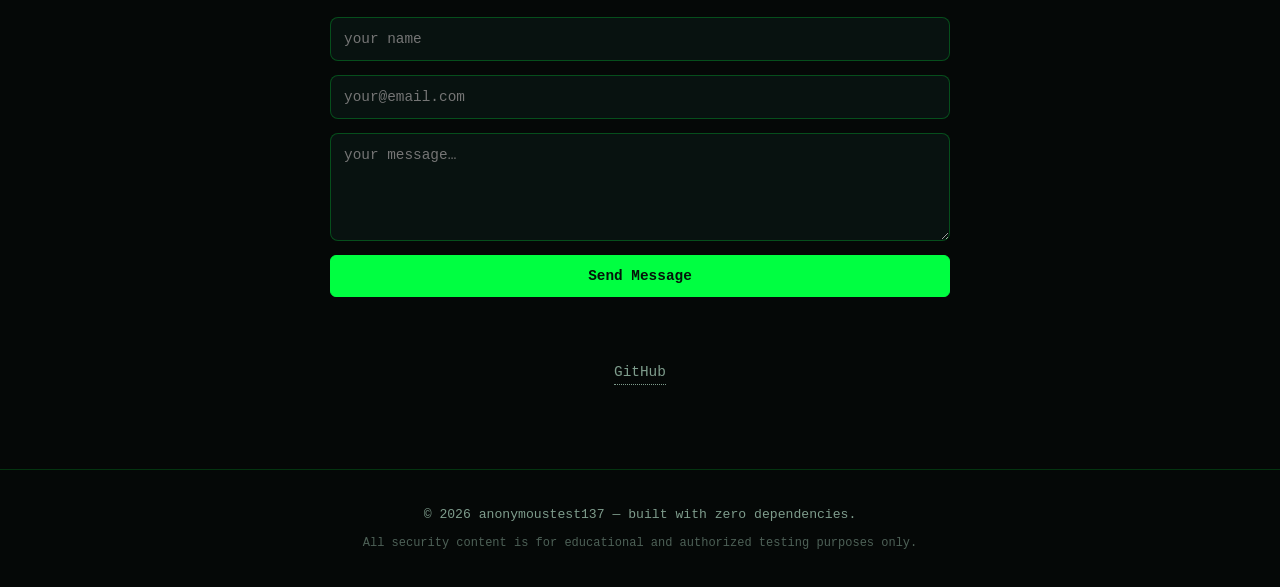
==== commit 45238388: "chore: personalize for anonymoustest137" ====
--- a/portfolio/index.html
+++ b/portfolio/index.html
@@ -3,7 +3,7 @@
 <head>
 <meta charset="UTF-8" />
 <meta name="viewport" content="width=device-width, initial-scale=1.0" />
-<title>YOUR-USERNAME — Cybersecurity Portfolio</title>
+<title>anonymoustest137 — Cybersecurity Portfolio</title>
 <meta name="description" content="Cybersecurity practitioner & AI explorer — penetration testing, threat research, detection engineering and web development." />
 <link rel="stylesheet" href="styles.css" />
 <link rel="icon" href="data:image/svg+xml,<svg xmlns='http://www.w3.org/2000/svg' viewBox='0 0 100 100'><text y='.9em' font-size='90'>🔐</text></svg>" />
@@ -13,7 +13,7 @@
 <div class="scanlines"></div>
 
 <header id="nav">
-  <a class="brand" href="#home"><span class="prompt">root@YOUR-USERNAME</span>:<span class="path">~</span>$ <span class="blink">_</span></a>
+  <a class="brand" href="#home"><span class="prompt">root@anonymoustest137</span>:<span class="path">~</span>$ <span class="blink">_</span></a>
   <nav>
     <a href="#about">about</a>
     <a href="#skills">skills</a>
@@ -29,7 +29,7 @@
 <section id="home" class="hero">
   <div class="hero-inner">
     <p class="kicker">// initializing secure shell…</p>
-    <h1>@<span class="glow">YOUR-USERNAME</span></h1>
+    <h1>@<span class="glow">anonymoustest137</span></h1>
     <h2 class="typed"><span id="typed"></span><span class="caret">▌</span></h2>
     <p class="lede">
       Cybersecurity practitioner &amp; AI explorer. I break things ethically, build the tooling that
@@ -66,7 +66,7 @@
       </ul>
     </div>
     <pre class="terminal"><span class="c">$ whoami --verbose</span>
-name:      YOUR-USERNAME
+name:      anonymoustest137
 role:      Cybersecurity Practitioner
 focus:     [offsec, detection, ai-security]
 langs:     [python, bash, go, typescript]
@@ -134,37 +134,37 @@
       <h4>recon-forge</h4>
       <p>Modular async recon framework — subdomain enumeration, port sweeps, tech fingerprinting and clean HTML reports in one pass.</p>
       <div class="tags"><span>Python</span><span>asyncio</span><span>Recon</span></div>
-      <a href="https://github.com/YOUR-USERNAME/recon-forge" class="link">source →</a>
+      <a href="https://github.com/anonymoustest137/recon-forge" class="link">source →</a>
     </article>
     <article class="card proj" data-tag="security">
       <h4>log-sentinel</h4>
       <p>Detection-engineering pipeline that normalizes raw logs, applies Sigma rules and pushes enriched alerts to Elastic.</p>
       <div class="tags"><span>Python</span><span>Elastic</span><span>Sigma</span></div>
-      <a href="https://github.com/YOUR-USERNAME/log-sentinel" class="link">source →</a>
+      <a href="https://github.com/anonymoustest137/log-sentinel" class="link">source →</a>
     </article>
     <article class="card proj" data-tag="ai">
       <h4>phish-lens</h4>
       <p>Hybrid ML + heuristic engine that scores inbound email and URLs for phishing risk with explainable features.</p>
       <div class="tags"><span>scikit-learn</span><span>NLP</span><span>FastAPI</span></div>
-      <a href="https://github.com/YOUR-USERNAME/phish-lens" class="link">source →</a>
+      <a href="https://github.com/anonymoustest137/phish-lens" class="link">source →</a>
     </article>
     <article class="card proj" data-tag="ai">
       <h4>promptguard</h4>
       <p>LLM red-teaming harness: automated prompt-injection suites, jailbreak scoring and regression reports for guardrails.</p>
       <div class="tags"><span>LLM</span><span>Python</span><span>Security</span></div>
-      <a href="https://github.com/YOUR-USERNAME/promptguard" class="link">source →</a>
+      <a href="https://github.com/anonymoustest137/promptguard" class="link">source →</a>
     </article>
     <article class="card proj" data-tag="web">
       <h4>cipher-vault</h4>
       <p>Zero-knowledge password vault PWA — client-side AES-GCM, Argon2 key derivation, no plaintext ever leaves the device.</p>
       <div class="tags"><span>TypeScript</span><span>WebCrypto</span><span>PWA</span></div>
-      <a href="https://github.com/YOUR-USERNAME/cipher-vault" class="link">source →</a>
+      <a href="https://github.com/anonymoustest137/cipher-vault" class="link">source →</a>
     </article>
     <article class="card proj" data-tag="web">
       <h4>this portfolio</h4>
       <p>Dependency-free terminal-themed site: matrix canvas, typing engine, scroll reveals and filtering in ~10KB of JS.</p>
       <div class="tags"><span>HTML</span><span>CSS</span><span>JS</span></div>
-      <a href="https://github.com/YOUR-USERNAME/YOUR-USERNAME" class="link">source →</a>
+      <a href="https://github.com/anonymoustest137/anonymoustest137" class="link">source →</a>
     </article>
   </div>
 </section>
@@ -217,12 +217,12 @@
     <p id="f-out" class="out"></p>
   </form>
   <div class="socials">
-    <a href="https://github.com/YOUR-USERNAME">GitHub</a>
+    <a href="https://github.com/anonymoustest137">GitHub</a>
   </div>
 </section>
 
 <footer>
-  <p>© <span id="yr"></span> YOUR-USERNAME — built with zero dependencies.</p>
+  <p>© <span id="yr"></span> anonymoustest137 — built with zero dependencies.</p>
   <p class="muted">All security content is for educational and authorized testing purposes only.</p>
 </footer>
 
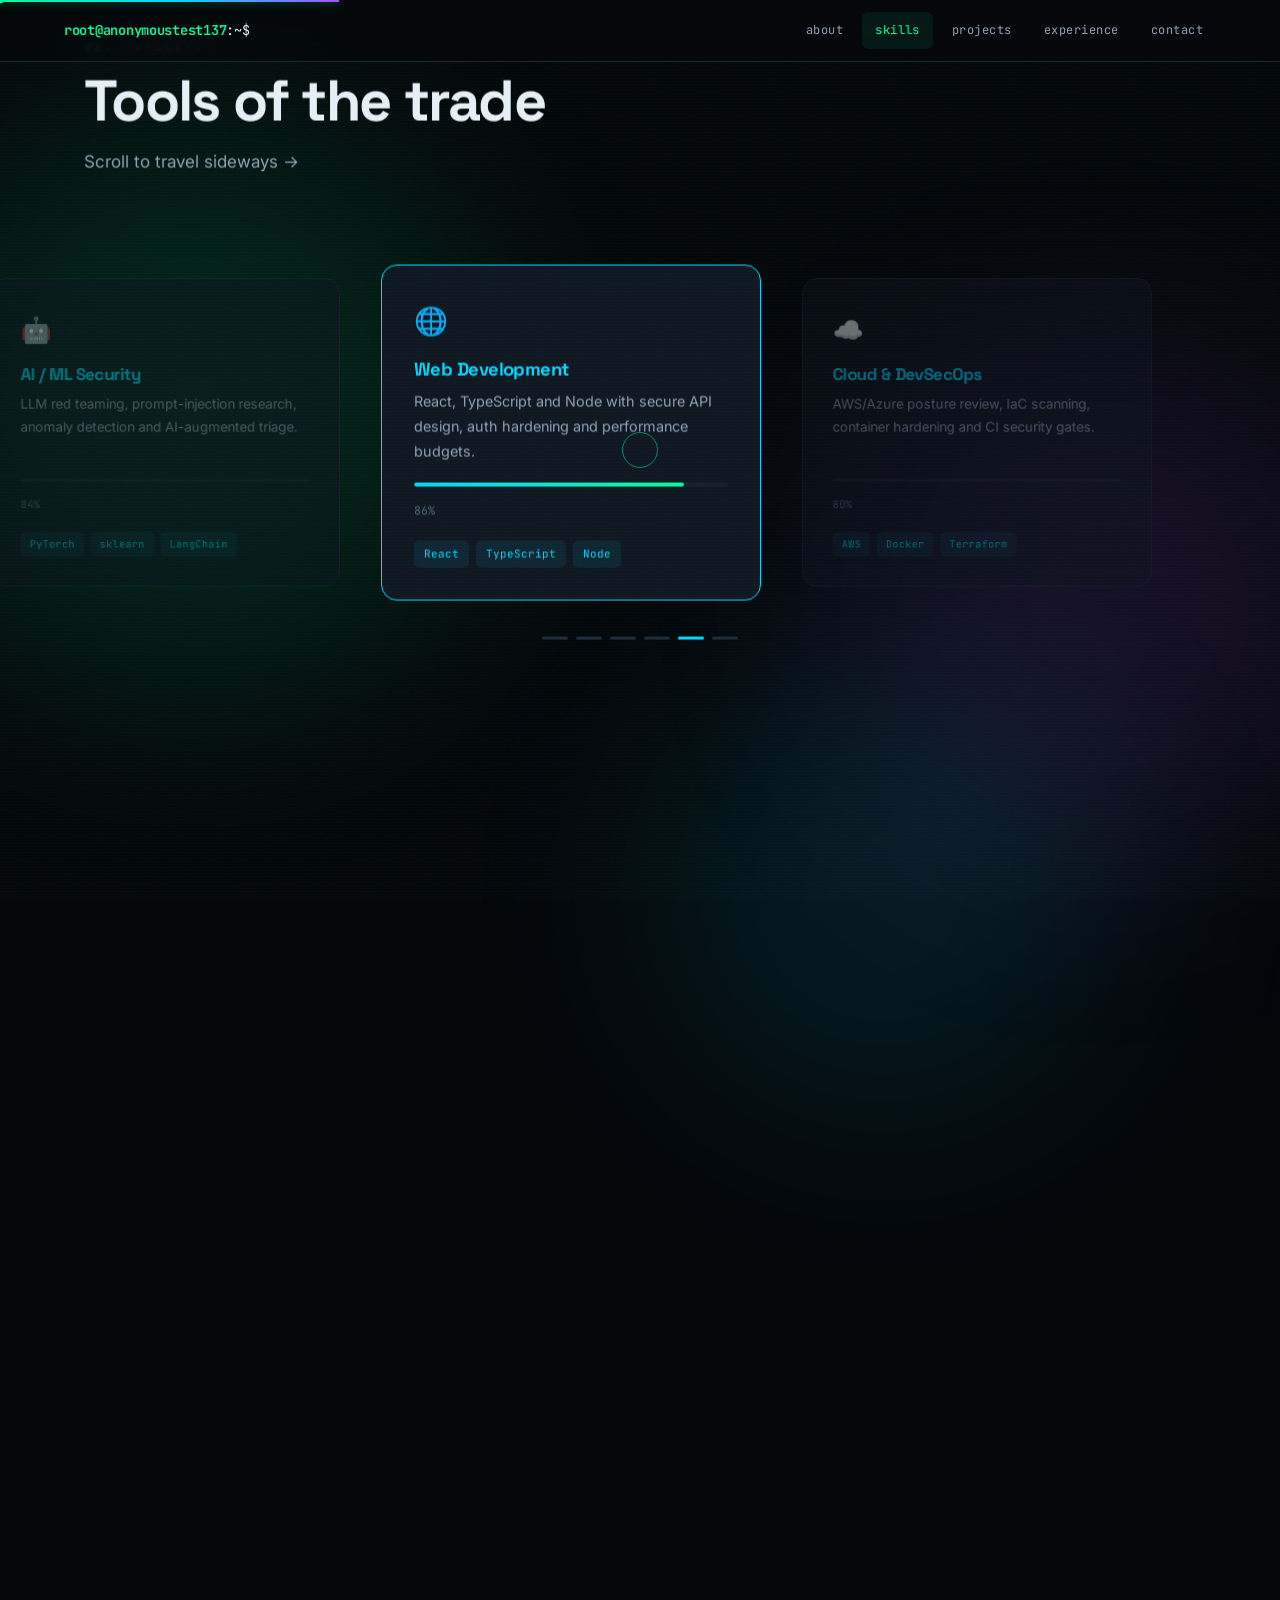
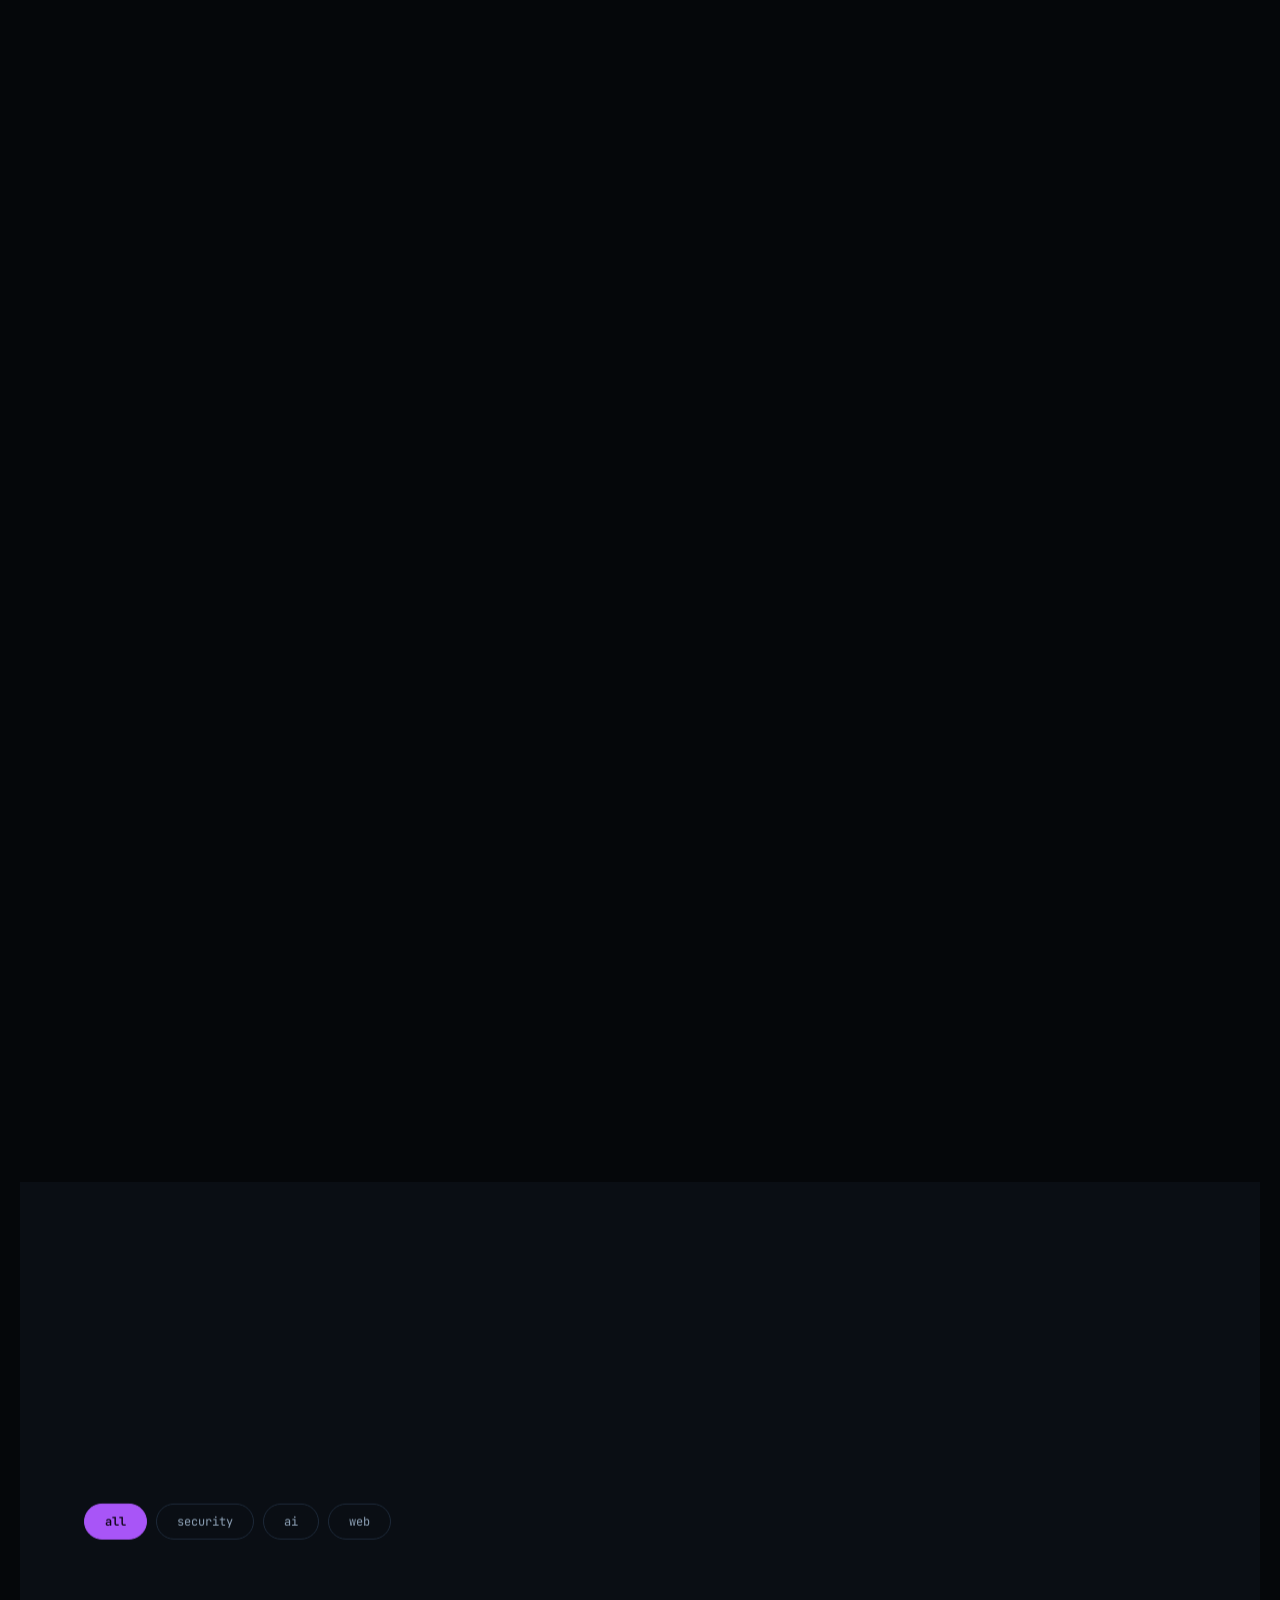
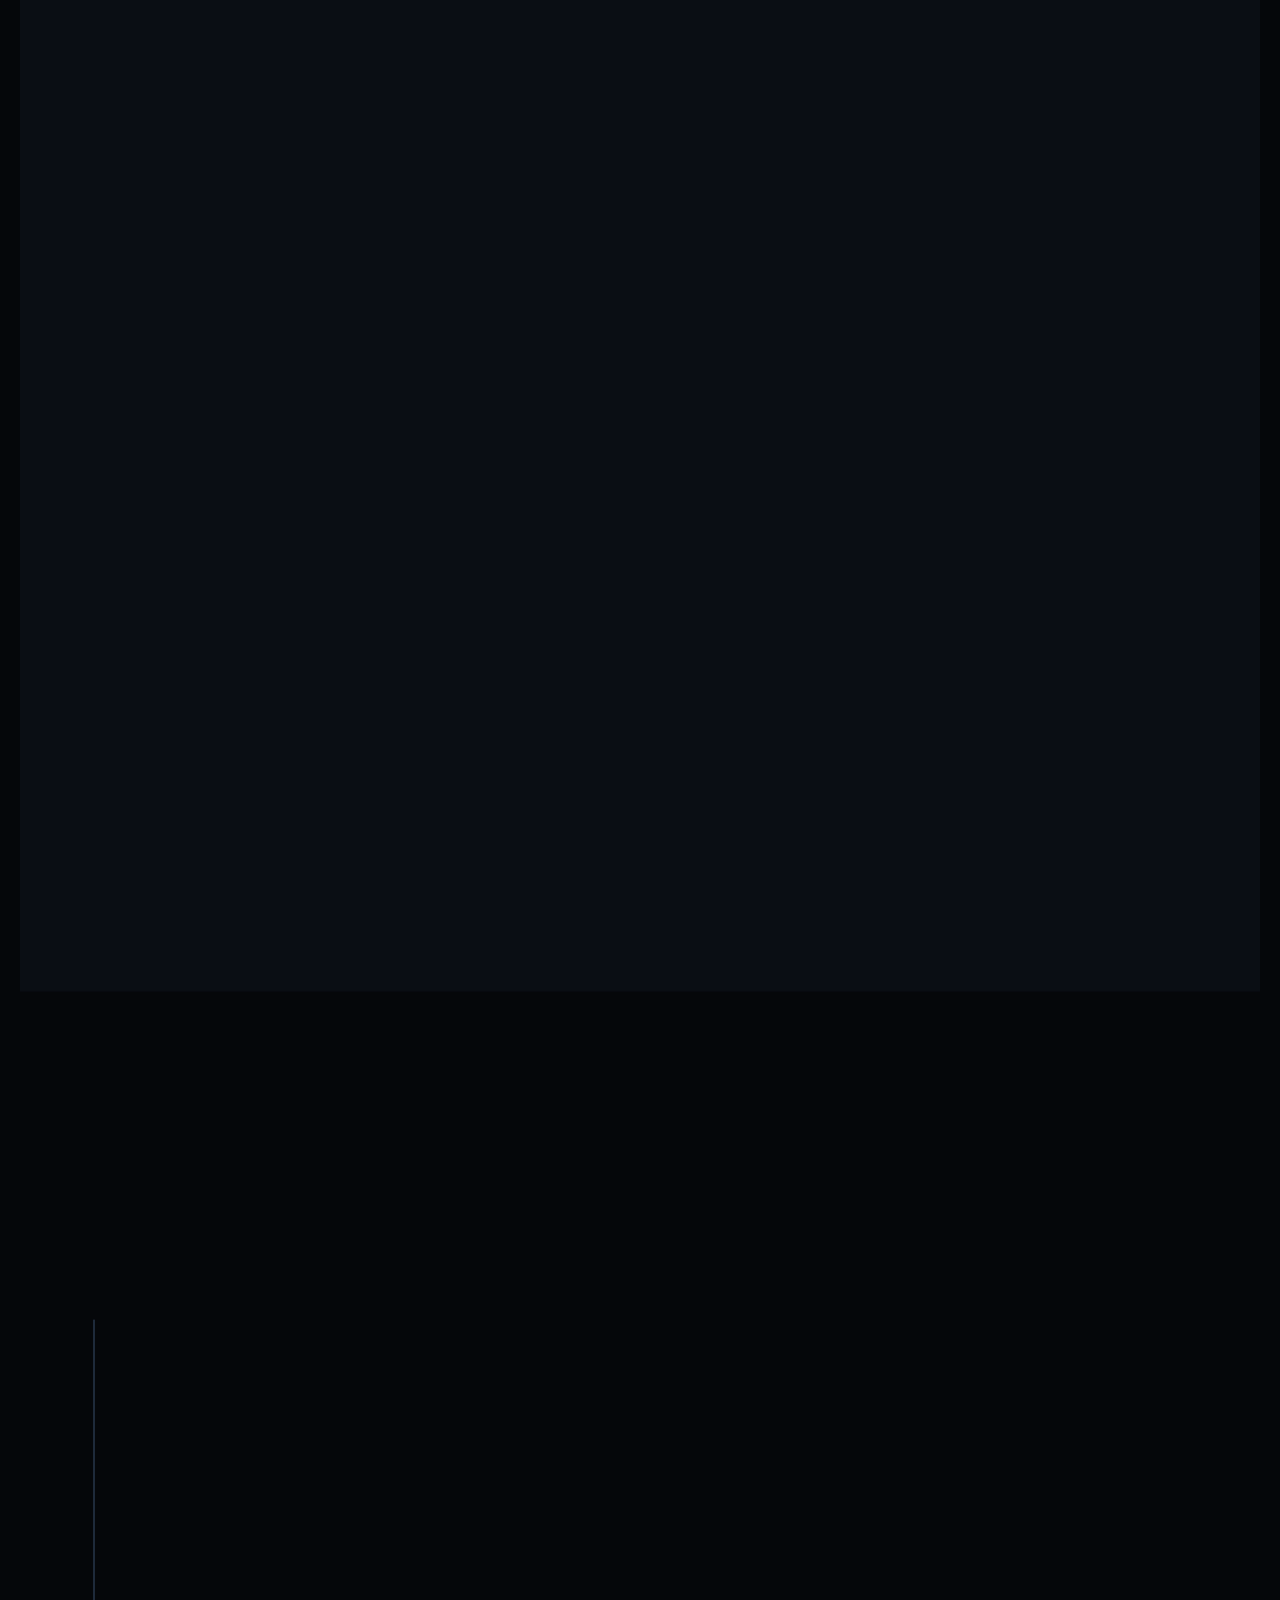
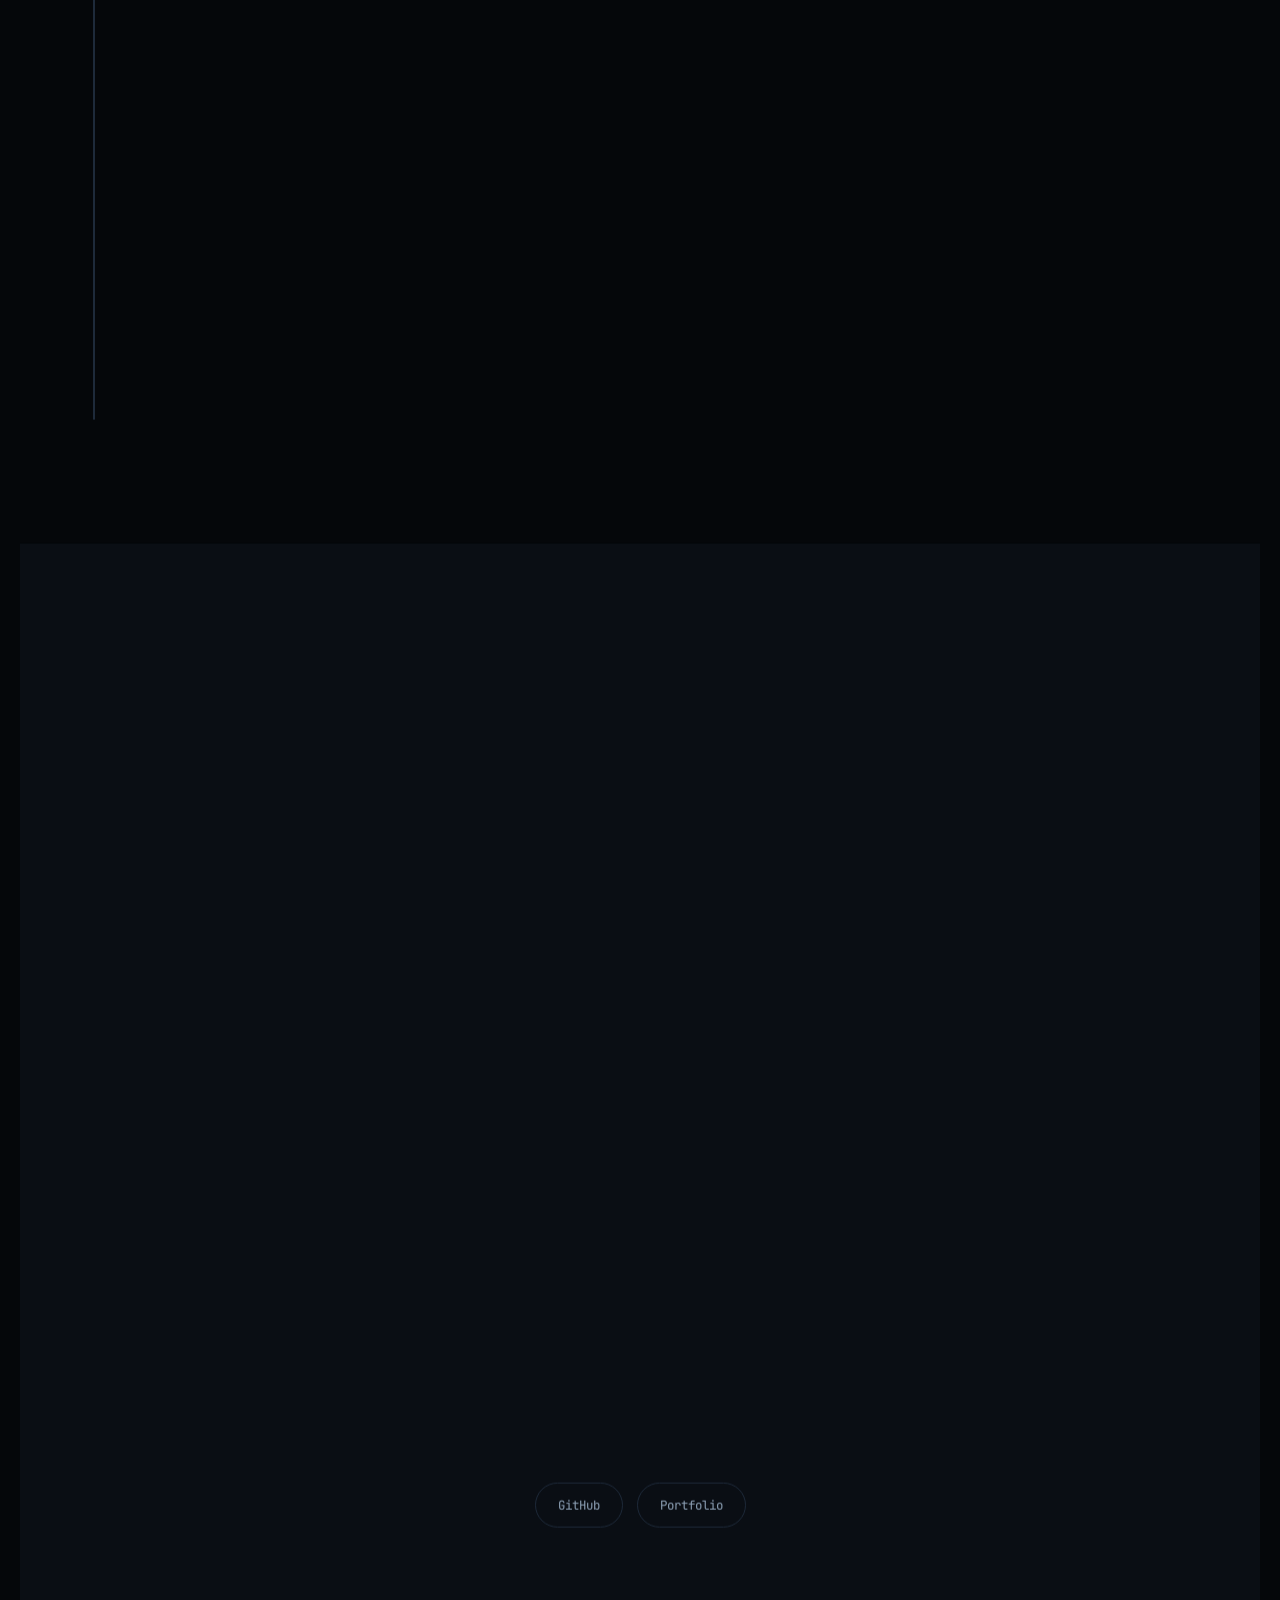
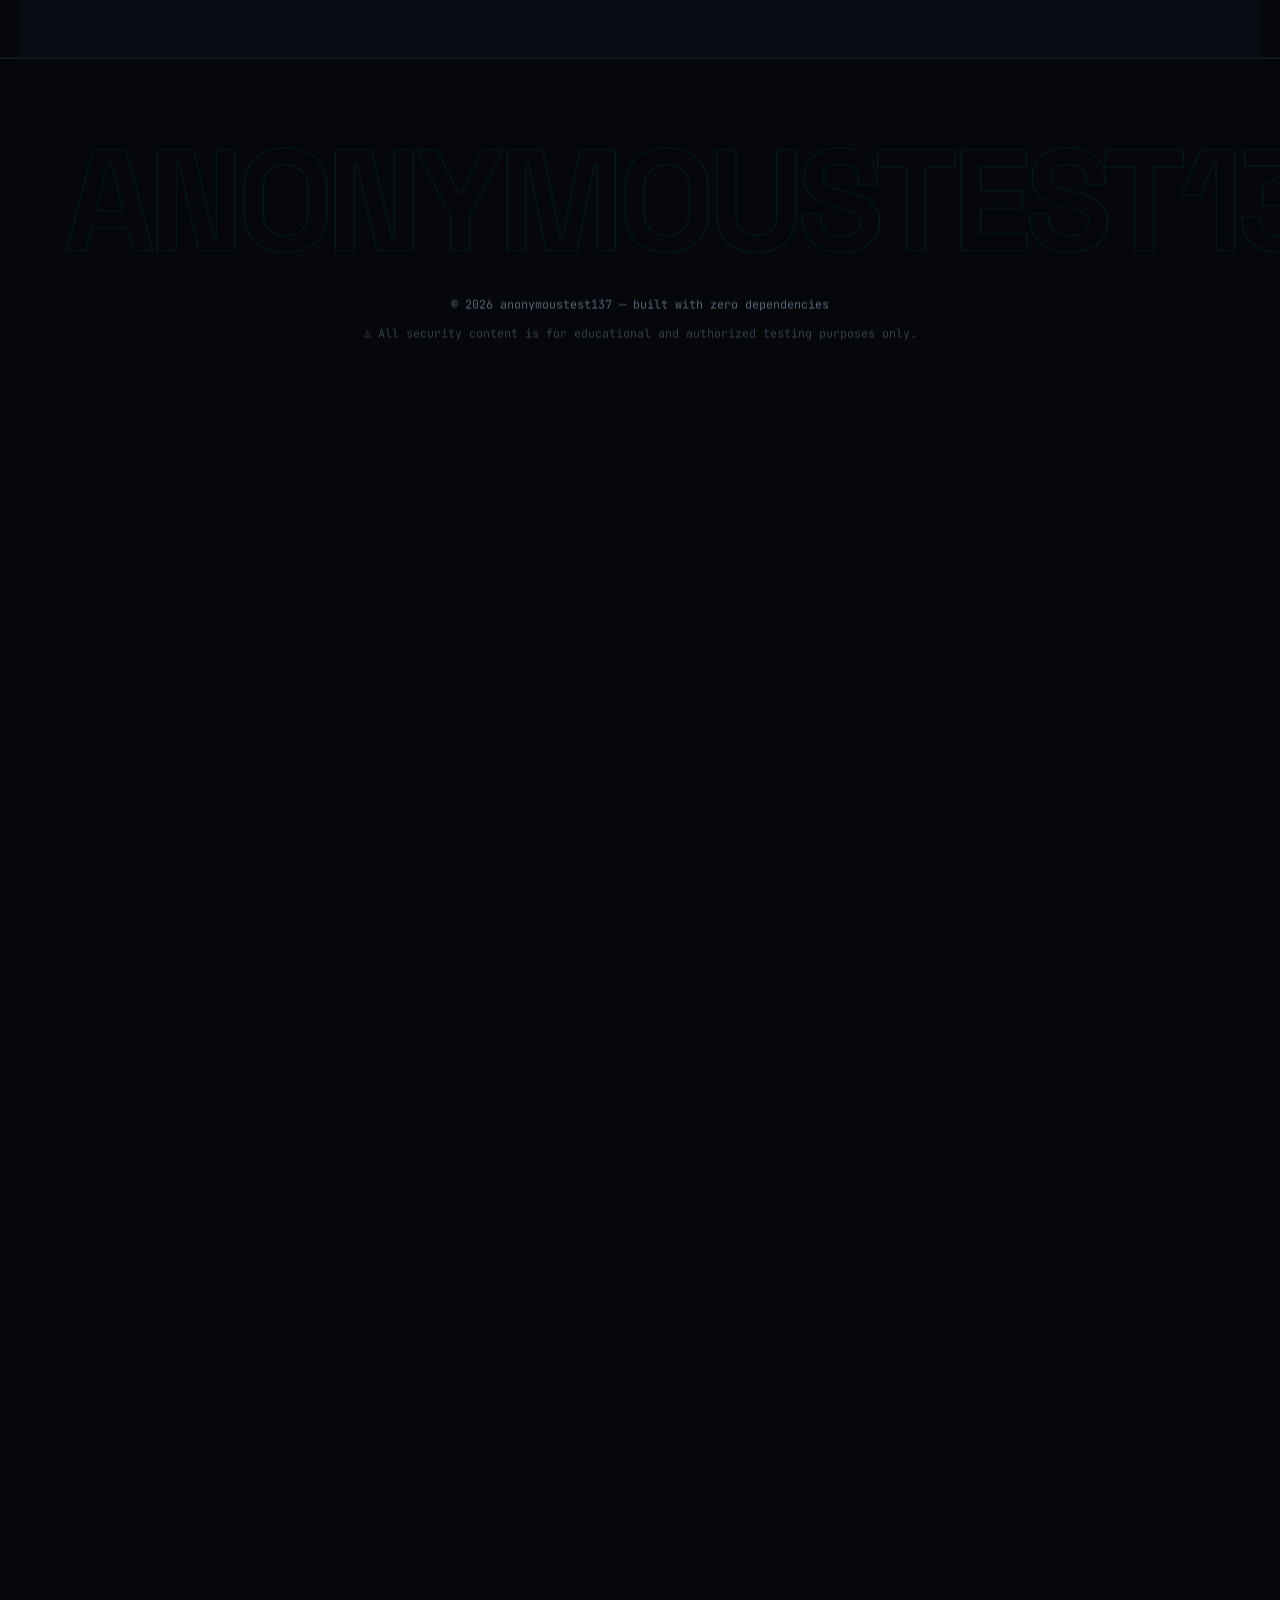
==== commit a3db51f5: "feat: portfolio v2 — inertia scroll, parallax, 3D tilt, scroll-jack skills, drawing timeline" ====
--- a/portfolio/index.html
+++ b/portfolio/index.html
@@ -4,227 +4,276 @@
 <meta charset="UTF-8" />
 <meta name="viewport" content="width=device-width, initial-scale=1.0" />
 <title>anonymoustest137 — Cybersecurity Portfolio</title>
-<meta name="description" content="Cybersecurity practitioner & AI explorer — penetration testing, threat research, detection engineering and web development." />
+<meta name="description" content="Cybersecurity practitioner & AI explorer — penetration testing, detection engineering, threat research and secure web development." />
+<meta property="og:title" content="anonymoustest137 — Cybersecurity Portfolio" />
+<meta property="og:description" content="Penetration testing · Detection engineering · AI security" />
+<meta name="theme-color" content="#05070A" />
+<link rel="icon" href="data:image/svg+xml,<svg xmlns='http://www.w3.org/2000/svg' viewBox='0 0 100 100'><text y='.9em' font-size='90'>🔐</text></svg>" />
+<link rel="preconnect" href="https://fonts.googleapis.com" />
+<link rel="preconnect" href="https://fonts.gstatic.com" crossorigin />
+<link href="https://fonts.googleapis.com/css2?family=Space+Grotesk:wght@500;700&family=Inter:wght@400;500&family=JetBrains+Mono:wght@400;500;700&display=swap" rel="stylesheet" />
 <link rel="stylesheet" href="styles.css" />
-<link rel="icon" href="data:image/svg+xml,<svg xmlns='http://www.w3.org/2000/svg' viewBox='0 0 100 100'><text y='.9em' font-size='90'>🔐</text></svg>" />
 </head>
 <body>
+
+<!-- PRELOADER -->
+<div id="pre">
+  <div class="lbl">initializing secure shell</div>
+  <div class="num" id="pnum">00</div>
+  <div class="track"><div class="fill" id="pfill"></div></div>
+</div>
+
+<!-- GLOBAL LAYERS -->
 <canvas id="matrix"></canvas>
-<div class="scanlines"></div>
+<div class="mesh" id="mesh1"></div>
+<div class="mesh" id="mesh2"></div>
+<div class="mesh" id="mesh3"></div>
+<div class="noise"></div>
+<div class="scan"></div>
+<div id="prog"></div>
+<div id="ring"></div>
+<div id="dot"></div>
 
 <header id="nav">
-  <a class="brand" href="#home"><span class="prompt">root@anonymoustest137</span>:<span class="path">~</span>$ <span class="blink">_</span></a>
-  <nav>
-    <a href="#about">about</a>
-    <a href="#skills">skills</a>
-    <a href="#projects">projects</a>
-    <a href="#experience">experience</a>
-    <a href="#writeups">writeups</a>
-    <a href="#contact">contact</a>
+  <a class="brand" href="#home" data-scramble><b>root@anonymoustest137</b>:~$</a>
+  <nav id="menu">
+    <a href="#about" data-scramble>about</a>
+    <a href="#skills" data-scramble>skills</a>
+    <a href="#projects" data-scramble>projects</a>
+    <a href="#experience" data-scramble>experience</a>
+    <a href="#contact" data-scramble>contact</a>
   </nav>
-  <button id="burger" aria-label="menu">☰</button>
+  <button id="burger" aria-label="Toggle menu">☰</button>
 </header>
 
-<!-- HERO -->
-<section id="home" class="hero">
-  <div class="hero-inner">
-    <p class="kicker">// initializing secure shell…</p>
-    <h1>@<span class="glow">anonymoustest137</span></h1>
-    <h2 class="typed"><span id="typed"></span><span class="caret">▌</span></h2>
-    <p class="lede">
-      Cybersecurity practitioner &amp; AI explorer. I break things ethically, build the tooling that
-      catches the people who don't, and ship fast, secure web experiences.
-    </p>
-    <div class="cta">
-      <a class="btn primary" href="#projects">View Projects</a>
-      <a class="btn ghost" href="#contact">Get In Touch</a>
-    </div>
-    <div class="stats">
-      <div><b data-count="120">0</b><span>Boxes Pwned</span></div>
-      <div><b data-count="35">0</b><span>CVEs / Reports</span></div>
-      <div><b data-count="48">0</b><span>Projects Shipped</span></div>
-      <div><b data-count="6">0</b><span>Years Hacking</span></div>
-    </div>
-  </div>
-</section>
-
-<!-- ABOUT -->
-<section id="about" class="reveal">
-  <h3 class="sec-title"><span>01.</span> About Me</h3>
-  <div class="about-grid">
+<div id="smooth">
+
+<!-- 01 HERO -->
+<section id="home">
+  <div class="ghost" data-par="0.6">SECURITY</div>
+  <div class="hero-wrap">
+    <div class="hero-in" data-tilt-scene>
+      <div class="tagline">Cybersecurity · AI · Web</div>
+      <h1 class="name" id="nm"><span class="mask">@anonymoustest137</span></h1>
+      <div class="role"><span id="typed"></span><span class="cur">▌</span></div>
+      <p class="lede">I break things ethically, build the tooling that catches the people
+        who don't, and ship secure web experiences in between.</p>
+      <div class="cta">
+        <a class="btn fill mag" href="#projects">View Work</a>
+        <a class="btn line mag" href="#contact">Get In Touch</a>
+      </div>
+    </div>
+  </div>
+  <div class="cue"></div>
+</section>
+
+<!-- 02 ABOUT -->
+<section id="about" class="alt">
+  <span class="eyebrow rv"><i>01.</i> &nbsp;whoami</span>
+  <h2 class="h-sec line-mask"><span>Security is a process,<br/>not a product.</span></h2>
+  <p class="sub rv">Offensive security, detection engineering and AI-assisted tooling —
+     with a habit of building the thing that was missing.</p>
+
+  <div class="about">
+    <div class="sticky">
+      <div class="term rv-l">
+        <div class="bar"><i></i><i></i><i></i><span>~/whoami.py</span></div>
+<pre><span class="c"># operator profile</span>
+<span class="k">class</span> <span class="f">Operator</span>:
+    handle = <span class="s">"anonymoustest137"</span>
+    role   = <span class="s">"Cybersec &amp; AI Explorer"</span>
+    based  = <span class="s">"Remote / Always Online"</span>
+
+    focus  = [<span class="s">"offensive-security"</span>,
+              <span class="s">"detection-engineering"</span>,
+              <span class="s">"ai-security"</span>]
+
+    stack  = [<span class="s">"python"</span>, <span class="s">"bash"</span>,
+              <span class="s">"go"</span>, <span class="s">"typescript"</span>]
+
+    <span class="k">def</span> <span class="f">motto</span>(self):
+        <span class="k">return</span> <span class="s">"Break it. Fix it. Automate it."</span></pre>
+      </div>
+    </div>
+
     <div>
-      <p>I'm a security engineer focused on <b>offensive security</b>, <b>detection engineering</b> and
-      <b>AI-assisted tooling</b>. My day looks like recon, exploit development, log pipelines, and
-      the occasional React build when a tool deserves a proper UI.</p>
-      <p>I believe security is a process, not a product — so most of my work is about making
-      defenders faster: automation, clean reporting, and signals that actually fire.</p>
-      <ul class="ticks">
-        <li>Web &amp; network penetration testing (OWASP Top 10, AD, cloud)</li>
-        <li>Threat research, malware triage, IOC &amp; Sigma rule authoring</li>
-        <li>Python/Go tooling, CI/CD security, container hardening</li>
-        <li>LLM red teaming: prompt injection, data exfiltration, guardrail testing</li>
-      </ul>
-    </div>
-    <pre class="terminal"><span class="c">$ whoami --verbose</span>
-name:      anonymoustest137
-role:      Cybersecurity Practitioner
-focus:     [offsec, detection, ai-security]
-langs:     [python, bash, go, typescript]
-os:        Kali / Arch / Debian
-location:  remote, always
-status:    <span class="ok">available for work</span>
-<span class="c">$ _</span></pre>
-  </div>
-</section>
-
-<!-- SKILLS -->
-<section id="skills" class="reveal">
-  <h3 class="sec-title"><span>02.</span> Skills &amp; Arsenal</h3>
-  <div class="cards">
-    <div class="card">
-      <h4>🛡️ Offensive Security</h4>
-      <p>Recon, exploitation, privilege escalation, post-exploitation, Active Directory attacks, red-team ops.</p>
-      <div class="bar"><i style="--w:92%"></i></div><small>92%</small>
-    </div>
-    <div class="card">
-      <h4>📡 Network Security</h4>
-      <p>Traffic analysis, IDS/IPS tuning, firewall policy, segmentation, packet-level forensics.</p>
-      <div class="bar"><i style="--w:88%"></i></div><small>88%</small>
-    </div>
-    <div class="card">
-      <h4>🧪 Malware &amp; Forensics</h4>
-      <p>Static/dynamic analysis, sandboxing, memory forensics, IOC extraction, YARA authoring.</p>
-      <div class="bar"><i style="--w:78%"></i></div><small>78%</small>
-    </div>
-    <div class="card">
-      <h4>🤖 AI / ML Security</h4>
-      <p>LLM red teaming, anomaly detection models, phishing classifiers, AI-augmented triage.</p>
-      <div class="bar"><i style="--w:84%"></i></div><small>84%</small>
-    </div>
-    <div class="card">
-      <h4>🌐 Web Development</h4>
-      <p>React, TypeScript, Node, secure API design, auth hardening, performance budgets.</p>
-      <div class="bar"><i style="--w:86%"></i></div><small>86%</small>
-    </div>
-    <div class="card">
-      <h4>☁️ Cloud &amp; DevSecOps</h4>
-      <p>AWS/Azure posture review, IaC scanning, container hardening, secrets management, CI gates.</p>
-      <div class="bar"><i style="--w:80%"></i></div><small>80%</small>
-    </div>
-  </div>
-  <div class="chips">
-    <span>Kali</span><span>Burp Suite</span><span>Nmap</span><span>Wireshark</span><span>Metasploit</span>
-    <span>Ghidra</span><span>Volatility</span><span>YARA</span><span>Sigma</span><span>Elastic</span>
-    <span>Splunk</span><span>Docker</span><span>Terraform</span><span>Python</span><span>Go</span>
-    <span>TypeScript</span><span>React</span><span>PostgreSQL</span>
-  </div>
-</section>
-
-<!-- PROJECTS -->
-<section id="projects" class="reveal">
-  <h3 class="sec-title"><span>03.</span> Projects</h3>
+      <div class="facts">
+        <div class="fact rv-r"><b>🔨 Building</b><span>recon automation · detection pipelines · AI-assisted triage</span></div>
+        <div class="fact rv-r"><b>🌱 Learning</b><span>cloud security · reverse engineering · LLM red teaming</span></div>
+        <div class="fact rv-r"><b>💬 Ask me about</b><span>pentesting · network security · Python tooling · web dev</span></div>
+        <div class="fact rv-r"><b>⚡ Fun fact</b><span>the best exploit is usually a misconfiguration</span></div>
+      </div>
+      <div class="stats-row">
+        <div class="stat rv"><b data-to="120">0</b><span>Boxes Pwned</span></div>
+        <div class="stat rv"><b data-to="35">0</b><span>Reports Filed</span></div>
+        <div class="stat rv"><b data-to="48">0</b><span>Projects</span></div>
+        <div class="stat rv"><b data-to="6">0</b><span>Years</span></div>
+      </div>
+    </div>
+  </div>
+</section>
+
+<!-- 03 SKILLS -->
+<section id="skills">
+  <div class="pin" id="pin">
+    <div class="vp">
+      <div class="vp-head">
+        <span class="eyebrow"><i>02.</i> &nbsp;arsenal</span>
+        <h2 class="h-sec">Tools of the trade</h2>
+        <p class="sub">Scroll to travel sideways →</p>
+      </div>
+      <div class="rail" id="rail">
+        <div class="sk"><span class="ic">🛡️</span><h4>Offensive Security</h4>
+          <p>Recon, exploitation, privilege escalation, Active Directory attacks and full red-team operations.</p>
+          <div class="barw"><i style="--w:92%"></i></div><span class="pct">92%</span>
+          <div class="tags"><span>Kali</span><span>Burp</span><span>Metasploit</span></div></div>
+        <div class="sk"><span class="ic">📡</span><h4>Network Security</h4>
+          <p>Traffic analysis, IDS/IPS tuning, segmentation design and packet-level forensics.</p>
+          <div class="barw"><i style="--w:88%"></i></div><span class="pct">88%</span>
+          <div class="tags"><span>Wireshark</span><span>Snort</span><span>Zeek</span></div></div>
+        <div class="sk"><span class="ic">🧪</span><h4>Malware &amp; Forensics</h4>
+          <p>Static and dynamic analysis, sandboxing, memory forensics and IOC extraction.</p>
+          <div class="barw"><i style="--w:78%"></i></div><span class="pct">78%</span>
+          <div class="tags"><span>Ghidra</span><span>YARA</span><span>Volatility</span></div></div>
+        <div class="sk"><span class="ic">🤖</span><h4>AI / ML Security</h4>
+          <p>LLM red teaming, prompt-injection research, anomaly detection and AI-augmented triage.</p>
+          <div class="barw"><i style="--w:84%"></i></div><span class="pct">84%</span>
+          <div class="tags"><span>PyTorch</span><span>sklearn</span><span>LangChain</span></div></div>
+        <div class="sk"><span class="ic">🌐</span><h4>Web Development</h4>
+          <p>React, TypeScript and Node with secure API design, auth hardening and performance budgets.</p>
+          <div class="barw"><i style="--w:86%"></i></div><span class="pct">86%</span>
+          <div class="tags"><span>React</span><span>TypeScript</span><span>Node</span></div></div>
+        <div class="sk"><span class="ic">☁️</span><h4>Cloud &amp; DevSecOps</h4>
+          <p>AWS/Azure posture review, IaC scanning, container hardening and CI security gates.</p>
+          <div class="barw"><i style="--w:80%"></i></div><span class="pct">80%</span>
+          <div class="tags"><span>AWS</span><span>Docker</span><span>Terraform</span></div></div>
+      </div>
+      <div class="dots" id="dots"></div>
+    </div>
+  </div>
+</section>
+
+<!-- 04 PROJECTS -->
+<section id="projects" class="alt">
+  <span class="eyebrow rv"><i>03.</i> &nbsp;selected work</span>
+  <h2 class="h-sec line-mask"><span>Things I've built</span></h2>
+  <p class="sub rv">Tooling that turns manual security work into something repeatable.</p>
+
   <div class="filters">
-    <button class="active" data-f="all">all</button>
+    <button class="on" data-f="all">all</button>
     <button data-f="security">security</button>
     <button data-f="ai">ai</button>
     <button data-f="web">web</button>
   </div>
-  <div class="cards projects">
-    <article class="card proj" data-tag="security">
-      <h4>recon-forge</h4>
-      <p>Modular async recon framework — subdomain enumeration, port sweeps, tech fingerprinting and clean HTML reports in one pass.</p>
+
+  <div class="grid" id="grid">
+    <article class="card rv tilt" data-t="security">
+      <span class="no">001</span><h4>recon-forge</h4>
+      <p>Modular async recon framework — subdomain enumeration, port sweeps, tech
+         fingerprinting and clean HTML reports in a single pass.</p>
       <div class="tags"><span>Python</span><span>asyncio</span><span>Recon</span></div>
-      <a href="https://github.com/anonymoustest137/recon-forge" class="link">source →</a>
-    </article>
-    <article class="card proj" data-tag="security">
-      <h4>log-sentinel</h4>
-      <p>Detection-engineering pipeline that normalizes raw logs, applies Sigma rules and pushes enriched alerts to Elastic.</p>
-      <div class="tags"><span>Python</span><span>Elastic</span><span>Sigma</span></div>
-      <a href="https://github.com/anonymoustest137/log-sentinel" class="link">source →</a>
-    </article>
-    <article class="card proj" data-tag="ai">
-      <h4>phish-lens</h4>
-      <p>Hybrid ML + heuristic engine that scores inbound email and URLs for phishing risk with explainable features.</p>
-      <div class="tags"><span>scikit-learn</span><span>NLP</span><span>FastAPI</span></div>
-      <a href="https://github.com/anonymoustest137/phish-lens" class="link">source →</a>
-    </article>
-    <article class="card proj" data-tag="ai">
-      <h4>promptguard</h4>
-      <p>LLM red-teaming harness: automated prompt-injection suites, jailbreak scoring and regression reports for guardrails.</p>
+      <a class="go mag" href="https://github.com/anonymoustest137/recon-forge">source
+        <svg width="14" height="14" viewBox="0 0 24 24" fill="none" stroke="currentColor" stroke-width="2"><path d="M5 12h14M12 5l7 7-7 7"/></svg></a>
+    </article>
+    <article class="card rv tilt" data-t="security">
+      <span class="no">002</span><h4>log-sentinel</h4>
+      <p>Detection pipeline that normalizes raw logs, applies Sigma rules and ships
+         enriched alerts.</p>
+      <div class="tags"><span>Python</span><span>Elastic</span></div>
+      <a class="go mag" href="https://github.com/anonymoustest137/log-sentinel">source
+        <svg width="14" height="14" viewBox="0 0 24 24" fill="none" stroke="currentColor" stroke-width="2"><path d="M5 12h14M12 5l7 7-7 7"/></svg></a>
+    </article>
+    <article class="card rv tilt" data-t="ai">
+      <span class="no">003</span><h4>phish-lens</h4>
+      <p>ML + heuristic engine scoring phishing mail with explainable features.</p>
+      <div class="tags"><span>sklearn</span><span>FastAPI</span></div>
+      <a class="go mag" href="https://github.com/anonymoustest137/phish-lens">source
+        <svg width="14" height="14" viewBox="0 0 24 24" fill="none" stroke="currentColor" stroke-width="2"><path d="M5 12h14M12 5l7 7-7 7"/></svg></a>
+    </article>
+    <article class="card rv tilt" data-t="ai">
+      <span class="no">004</span><h4>promptguard</h4>
+      <p>LLM red-teaming harness: automated prompt-injection suites, jailbreak scoring
+         and regression reports for guardrails.</p>
       <div class="tags"><span>LLM</span><span>Python</span><span>Security</span></div>
-      <a href="https://github.com/anonymoustest137/promptguard" class="link">source →</a>
-    </article>
-    <article class="card proj" data-tag="web">
-      <h4>cipher-vault</h4>
-      <p>Zero-knowledge password vault PWA — client-side AES-GCM, Argon2 key derivation, no plaintext ever leaves the device.</p>
+      <a class="go mag" href="https://github.com/anonymoustest137/promptguard">source
+        <svg width="14" height="14" viewBox="0 0 24 24" fill="none" stroke="currentColor" stroke-width="2"><path d="M5 12h14M12 5l7 7-7 7"/></svg></a>
+    </article>
+    <article class="card rv tilt" data-t="web">
+      <span class="no">005</span><h4>cipher-vault</h4>
+      <p>Zero-knowledge password vault PWA — client-side AES-GCM with Argon2 key
+         derivation. Nothing plaintext ever leaves the device.</p>
       <div class="tags"><span>TypeScript</span><span>WebCrypto</span><span>PWA</span></div>
-      <a href="https://github.com/anonymoustest137/cipher-vault" class="link">source →</a>
-    </article>
-    <article class="card proj" data-tag="web">
-      <h4>this portfolio</h4>
-      <p>Dependency-free terminal-themed site: matrix canvas, typing engine, scroll reveals and filtering in ~10KB of JS.</p>
+      <a class="go mag" href="https://github.com/anonymoustest137/cipher-vault">source
+        <svg width="14" height="14" viewBox="0 0 24 24" fill="none" stroke="currentColor" stroke-width="2"><path d="M5 12h14M12 5l7 7-7 7"/></svg></a>
+    </article>
+    <article class="card rv tilt" data-t="web">
+      <span class="no">006</span><h4>this portfolio</h4>
+      <p>Dependency-free site with inertia scroll, parallax and 3D tilt.</p>
       <div class="tags"><span>HTML</span><span>CSS</span><span>JS</span></div>
-      <a href="https://github.com/anonymoustest137/anonymoustest137" class="link">source →</a>
-    </article>
-  </div>
-</section>
-
-<!-- EXPERIENCE -->
-<section id="experience" class="reveal">
-  <h3 class="sec-title"><span>04.</span> Experience</h3>
-  <div class="timeline">
-    <div class="tl">
-      <b>Senior Security Engineer</b><span class="when">2024 — Present</span>
-      <p>Lead offensive testing for web and cloud estates; built the internal detection pipeline that cut mean-time-to-detect by 60%.</p>
-    </div>
-    <div class="tl">
-      <b>Penetration Tester</b><span class="when">2022 — 2024</span>
-      <p>Delivered 80+ engagements across fintech and SaaS; authored remediation playbooks adopted org-wide.</p>
-    </div>
-    <div class="tl">
-      <b>SOC Analyst (Tier 2)</b><span class="when">2020 — 2022</span>
-      <p>Incident triage, threat hunting, and rule tuning that reduced false positives by 45%.</p>
-    </div>
-    <div class="tl">
-      <b>Freelance Web Developer</b><span class="when">2019 — 2020</span>
+      <a class="go mag" href="https://github.com/anonymoustest137/anonymoustest137">source
+        <svg width="14" height="14" viewBox="0 0 24 24" fill="none" stroke="currentColor" stroke-width="2"><path d="M5 12h14M12 5l7 7-7 7"/></svg></a>
+    </article>
+  </div>
+</section>
+
+<!-- 05 EXPERIENCE -->
+<section id="experience">
+  <span class="eyebrow rv"><i>04.</i> &nbsp;track record</span>
+  <h2 class="h-sec line-mask"><span>Where I've been</span></h2>
+  <p class="sub rv">Six years moving between breaking systems and defending them.</p>
+
+  <div class="tl" id="tl">
+    <svg preserveAspectRatio="none"><line x1="1" y1="0" x2="1" y2="100%"/>
+      <line class="draw" id="draw" x1="1" y1="0" x2="1" y2="100%"/></svg>
+    <div class="job rv"><span class="yr">2024 — PRESENT</span>
+      <h4>Senior Security Engineer</h4>
+      <p>Lead offensive testing across web and cloud estates. Built the internal
+         detection pipeline that cut mean-time-to-detect by 60%.</p></div>
+    <div class="job rv"><span class="yr">2022 — 2024</span>
+      <h4>Penetration Tester</h4>
+      <p>Delivered 80+ engagements across fintech and SaaS. Authored the remediation
+         playbooks later adopted org-wide.</p></div>
+    <div class="job rv"><span class="yr">2020 — 2022</span>
+      <h4>SOC Analyst · Tier 2</h4>
+      <p>Incident triage, threat hunting and rule tuning that reduced false positives by 45%.</p></div>
+    <div class="job rv"><span class="yr">2019 — 2020</span>
+      <h4>Freelance Web Developer</h4>
       <p>Shipped 20+ responsive sites and internal dashboards with a security-first mindset.</p>
-    </div>
-  </div>
-  <div class="certs">
-    <span>OSCP</span><span>CEH</span><span>CompTIA Security+</span><span>eJPT</span><span>AWS Security Specialty</span>
-  </div>
-</section>
-
-<!-- WRITEUPS -->
-<section id="writeups" class="reveal">
-  <h3 class="sec-title"><span>05.</span> Writeups &amp; Research</h3>
-  <div class="cards">
-    <div class="card"><h4>Chaining SSRF to Cloud Takeover</h4><p>How an innocuous image fetcher led to IMDS credentials and full account compromise — plus the three controls that stop it.</p><small>Web · Cloud</small></div>
-    <div class="card"><h4>Detecting Living-off-the-Land Binaries</h4><p>Building high-signal Sigma rules for LOLBins without drowning the SOC in noise.</p><small>Detection</small></div>
-    <div class="card"><h4>Prompt Injection in RAG Pipelines</h4><p>Why retrieval is an untrusted input channel, and a practical defense-in-depth checklist.</p><small>AI Security</small></div>
-  </div>
-</section>
-
-<!-- CONTACT -->
-<section id="contact" class="reveal">
-  <h3 class="sec-title"><span>06.</span> Contact</h3>
-  <p class="center lede">Got a target that needs testing, a detection gap, or an idea worth building? Ping me.</p>
-  <form class="contact" onsubmit="return handleSend(event)">
-    <input required placeholder="your name" id="f-name" />
-    <input required type="email" placeholder="your@email.com" id="f-mail" />
-    <textarea required rows="5" placeholder="your message…" id="f-msg"></textarea>
-    <button class="btn primary" type="submit">Send Message</button>
-    <p id="f-out" class="out"></p>
-  </form>
+      <div class="certs"><span>OSCP</span><span>CEH</span><span>Security+</span><span>eJPT</span><span>AWS Security</span></div>
+    </div>
+  </div>
+</section>
+
+<!-- 06 CONTACT -->
+<section id="contact" class="alt">
+  <span class="eyebrow rv"><i>05.</i> &nbsp;contact</span>
+  <h2 class="h-sec line-mask"><span>Let's talk</span></h2>
+  <p class="sub rv">A target that needs testing, a detection gap, or an idea worth building.</p>
+
+  <div class="shell rv">
+    <div class="bar"><i></i><i></i><i></i><span>~/contact — bash</span></div>
+    <form id="form">
+      <div class="fld"><label for="n">name</label><input id="n" required placeholder="whoami" /></div>
+      <div class="fld"><label for="e">email</label><input id="e" type="email" required placeholder="you@domain.com" /></div>
+      <div class="fld"><label for="m">message</label><textarea id="m" rows="5" required placeholder="type your message..."></textarea></div>
+      <button class="send mag" type="submit">./send_message.sh</button>
+      <div id="out"></div>
+    </form>
+  </div>
+
   <div class="socials">
-    <a href="https://github.com/anonymoustest137">GitHub</a>
+    <a href="https://github.com/anonymoustest137" data-scramble>GitHub</a>
+    <a href="https://anonymoustest137.github.io/anonymoustest137/" data-scramble>Portfolio</a>
   </div>
 </section>
 
 <footer>
-  <p>© <span id="yr"></span> anonymoustest137 — built with zero dependencies.</p>
-  <p class="muted">All security content is for educational and authorized testing purposes only.</p>
+  <div class="wordmark">ANONYMOUSTEST137</div>
+  <p>© <span id="yr"></span> anonymoustest137 — built with zero dependencies</p>
+  <p style="margin-top:8px;opacity:.6">⚠️ All security content is for educational and authorized testing purposes only.</p>
 </footer>
+
+</div><!-- /smooth -->
 
 <script src="script.js"></script>
 </body>
--- a/portfolio/styles.css
+++ b/portfolio/styles.css
@@ -1,120 +1,316 @@
+/* ============ TOKENS ============ */
 :root{
-  --bg:#050807; --bg2:#0a1210; --fg:#d7ffe4; --dim:#7e9c8c;
-  --acc:#00ff41; --acc2:#00c2ff; --red:#ff3b30; --card:#0c1614;
-  --mono:'Fira Code',ui-monospace,SFMono-Regular,Menlo,Consolas,monospace;
+  --bg-void:#05070A; --bg-deep:#0A0E14; --bg-panel:#0F1620; --bg-raised:#161F2C;
+  --line:#1E2A3A;
+  --acc-green:#00FF9C; --acc-cyan:#00D9FF; --acc-violet:#A855F7; --acc-red:#FF3B5C;
+  --text-hi:#E8F0F7; --text-mid:#8FA3B8; --text-low:#546678;
+  --acc:var(--acc-green);
+  --mono:'JetBrains Mono',ui-monospace,SFMono-Regular,Menlo,Consolas,monospace;
+  --sans:'Inter',-apple-system,BlinkMacSystemFont,'Segoe UI',Helvetica,Arial,sans-serif;
+  --disp:'Space Grotesk',var(--sans);
+  --ease-out:cubic-bezier(.16,1,.3,1);
+  --ease-io:cubic-bezier(.65,0,.35,1);
+  --spring:cubic-bezier(.34,1.56,.64,1);
 }
-*{box-sizing:border-box;margin:0;padding:0}
-html{scroll-behavior:smooth}
-body{background:var(--bg);color:var(--fg);font-family:var(--mono);line-height:1.7;overflow-x:hidden}
-#matrix{position:fixed;inset:0;z-index:0;opacity:.16}
-.scanlines{position:fixed;inset:0;z-index:1;pointer-events:none;
-  background:repeating-linear-gradient(180deg,rgba(0,255,65,.035) 0 1px,transparent 1px 3px)}
-header,section,footer{position:relative;z-index:2}
-
-/* NAV */
-header{position:sticky;top:0;display:flex;align-items:center;justify-content:space-between;
-  padding:14px 6vw;background:rgba(5,8,7,.82);backdrop-filter:blur(8px);
-  border-bottom:1px solid rgba(0,255,65,.18)}
-.brand{color:var(--fg);text-decoration:none;font-weight:700}
-.prompt{color:var(--acc)} .path{color:var(--acc2)}
-.blink{animation:b 1s steps(1) infinite}@keyframes b{50%{opacity:0}}
-nav{display:flex;gap:22px}
-nav a{color:var(--dim);text-decoration:none;font-size:.92rem;transition:.2s}
-nav a:hover{color:var(--acc);text-shadow:0 0 10px var(--acc)}
-#burger{display:none;background:none;border:0;color:var(--acc);font-size:1.4rem}
-
-/* HERO */
-.hero{min-height:88vh;display:grid;place-items:center;padding:70px 6vw;text-align:center}
-.kicker{color:var(--dim);letter-spacing:.15em;font-size:.85rem}
-h1{font-size:clamp(2.2rem,7vw,4.6rem);margin:.2em 0;letter-spacing:-.02em}
-.glow{color:var(--acc);text-shadow:0 0 22px rgba(0,255,65,.55)}
-.typed{font-size:clamp(1rem,2.6vw,1.5rem);color:var(--acc2);min-height:2.2em;font-weight:500}
-.caret{color:var(--acc);animation:b 1s steps(1) infinite}
-.lede{max-width:720px;margin:18px auto;color:var(--dim)}
-.cta{display:flex;gap:14px;justify-content:center;flex-wrap:wrap;margin-top:10px}
-.btn{padding:12px 26px;text-decoration:none;border-radius:6px;font-weight:700;font-size:.9rem;
-  border:1px solid var(--acc);transition:.25s;cursor:pointer;font-family:var(--mono)}
-.btn.primary{background:var(--acc);color:#04140a}
-.btn.primary:hover{box-shadow:0 0 26px rgba(0,255,65,.5);transform:translateY(-2px)}
-.btn.ghost{background:transparent;color:var(--acc)}
-.btn.ghost:hover{background:rgba(0,255,65,.12);transform:translateY(-2px)}
-.stats{display:grid;grid-template-columns:repeat(auto-fit,minmax(140px,1fr));gap:18px;margin-top:48px;max-width:760px}
-.stats div{border:1px solid rgba(0,255,65,.2);border-radius:10px;padding:16px;background:rgba(10,18,16,.6)}
-.stats b{display:block;font-size:1.9rem;color:var(--acc)}
-.stats span{font-size:.75rem;color:var(--dim);letter-spacing:.08em}
-
-/* SECTIONS */
-section{padding:84px 6vw;max-width:1180px;margin:0 auto}
-.sec-title{font-size:clamp(1.4rem,3.4vw,2.1rem);margin-bottom:34px;
-  border-bottom:1px dashed rgba(0,255,65,.25);padding-bottom:12px}
-.sec-title span{color:var(--acc);font-size:.8em;margin-right:10px}
-.center{text-align:center}
-.about-grid{display:grid;grid-template-columns:1.15fr .85fr;gap:34px;align-items:start}
-.about-grid p{margin-bottom:14px;color:var(--dim)}
-.about-grid b{color:var(--fg)}
-.ticks{list-style:none;margin-top:8px}
-.ticks li{padding-left:24px;position:relative;color:var(--dim);margin:8px 0}
-.ticks li::before{content:"▸";position:absolute;left:0;color:var(--acc)}
-.terminal{background:#060d0b;border:1px solid rgba(0,255,65,.28);border-radius:10px;padding:20px;
-  font-size:.85rem;white-space:pre-wrap;color:var(--fg);box-shadow:0 0 40px rgba(0,255,65,.08)}
-.terminal .c{color:var(--acc)} .terminal .ok{color:var(--acc2)}
-
-/* CARDS */
-.cards{display:grid;grid-template-columns:repeat(auto-fit,minmax(280px,1fr));gap:20px}
-.card{background:var(--card);border:1px solid rgba(0,255,65,.16);border-radius:12px;padding:22px;transition:.25s}
-.card:hover{transform:translateY(-6px);border-color:var(--acc);box-shadow:0 12px 34px rgba(0,255,65,.12)}
-.card h4{color:var(--acc);margin-bottom:8px;font-size:1.05rem}
-.card p{color:var(--dim);font-size:.9rem}
-.card small{color:var(--acc2);font-size:.75rem}
-.bar{height:6px;background:rgba(255,255,255,.08);border-radius:99px;margin:14px 0 6px;overflow:hidden}
-.bar i{display:block;height:100%;width:0;background:linear-gradient(90deg,var(--acc),var(--acc2));
-  border-radius:99px;transition:width 1.2s ease}
-.reveal.in .bar i{width:var(--w)}
-.chips{display:flex;flex-wrap:wrap;gap:10px;margin-top:26px}
-.chips span{border:1px solid rgba(0,194,255,.3);color:var(--acc2);padding:5px 12px;border-radius:99px;font-size:.75rem}
-.tags{display:flex;flex-wrap:wrap;gap:8px;margin:12px 0}
-.tags span{background:rgba(0,255,65,.1);color:var(--acc);padding:3px 10px;border-radius:4px;font-size:.72rem}
-.link{color:var(--acc2);text-decoration:none;font-size:.85rem}
-.link:hover{text-decoration:underline}
-.filters{display:flex;gap:10px;margin-bottom:22px;flex-wrap:wrap}
-.filters button{background:transparent;border:1px solid rgba(0,255,65,.3);color:var(--dim);
-  padding:7px 18px;border-radius:99px;cursor:pointer;font-family:var(--mono);font-size:.8rem;transition:.2s}
-.filters button.active,.filters button:hover{background:var(--acc);color:#04140a;border-color:var(--acc)}
-.proj.hide{display:none}
-
-/* TIMELINE */
-.timeline{border-left:2px solid rgba(0,255,65,.25);padding-left:26px;display:grid;gap:26px}
-.tl{position:relative}
-.tl::before{content:"";position:absolute;left:-34px;top:10px;width:12px;height:12px;border-radius:50%;
-  background:var(--acc);box-shadow:0 0 14px var(--acc)}
-.tl b{color:var(--fg);font-size:1.05rem}
-.when{display:block;color:var(--acc2);font-size:.78rem}
-.tl p{color:var(--dim);font-size:.9rem}
-.certs{display:flex;flex-wrap:wrap;gap:10px;margin-top:28px}
-.certs span{border:1px solid var(--acc);color:var(--acc);padding:6px 14px;border-radius:6px;font-size:.78rem}
-
-/* CONTACT */
-.contact{max-width:620px;margin:26px auto 0;display:grid;gap:14px}
-.contact input,.contact textarea{background:#081210;border:1px solid rgba(0,255,65,.25);color:var(--fg);
-  padding:13px;border-radius:8px;font-family:var(--mono);font-size:.9rem;resize:vertical}
-.contact input:focus,.contact textarea:focus{outline:none;border-color:var(--acc);box-shadow:0 0 14px rgba(0,255,65,.25)}
-.out{color:var(--acc);font-size:.85rem;text-align:center;min-height:1.4em}
-.socials{display:flex;justify-content:center;gap:20px;margin-top:30px;flex-wrap:wrap}
-.socials a{color:var(--dim);text-decoration:none;border-bottom:1px dotted var(--dim);font-size:.9rem}
-.socials a:hover{color:var(--acc);border-color:var(--acc)}
-
-footer{text-align:center;padding:34px 6vw;border-top:1px solid rgba(0,255,65,.18);color:var(--dim);font-size:.82rem}
-.muted{opacity:.6;font-size:.75rem;margin-top:6px}
-
-.reveal{opacity:0;transform:translateY(26px);transition:.7s ease}
-.reveal.in{opacity:1;transform:none}
-
-@media(max-width:860px){
-  .about-grid{grid-template-columns:1fr}
-  nav{position:absolute;top:100%;left:0;right:0;flex-direction:column;gap:0;
-    background:#071110;border-bottom:1px solid rgba(0,255,65,.2);display:none}
+*{margin:0;padding:0;box-sizing:border-box}
+html{-webkit-text-size-adjust:100%}
+body{
+  background:var(--bg-void);color:var(--text-hi);font-family:var(--sans);
+  font-size:1.0625rem;line-height:1.75;overflow-x:hidden;
+}
+body.lock{overflow:hidden;height:100vh}
+h1,h2,h3,h4{font-family:var(--disp);letter-spacing:-.03em;line-height:1.05;font-weight:700}
+a{color:inherit}
+::selection{background:var(--acc);color:#04140a}
+
+/* ============ SCROLL WRAPPER (inertia) ============ */
+#smooth{will-change:transform}
+
+/* ============ FIXED LAYERS ============ */
+#matrix{position:fixed;inset:0;z-index:0;opacity:.06;pointer-events:none}
+.mesh{position:fixed;border-radius:50%;filter:blur(120px);opacity:.12;pointer-events:none;z-index:0}
+#mesh1{width:46vw;height:46vw;background:var(--acc-green);top:-8vw;left:-8vw}
+#mesh2{width:40vw;height:40vw;background:var(--acc-violet);bottom:-10vw;right:-6vw}
+#mesh3{width:34vw;height:34vw;background:var(--acc-cyan);top:42%;left:52%}
+.noise{position:fixed;inset:0;z-index:60;pointer-events:none;opacity:.03;
+  background-image:url("data:image/svg+xml,%3Csvg xmlns='http://www.w3.org/2000/svg' width='120' height='120'%3E%3Cfilter id='n'%3E%3CfeTurbulence type='fractalNoise' baseFrequency='.85' numOctaves='3'/%3E%3C/filter%3E%3Crect width='120' height='120' filter='url(%23n)'/%3E%3C/svg%3E")}
+.scan{position:fixed;inset:0;z-index:59;pointer-events:none;
+  background:repeating-linear-gradient(180deg,rgba(0,255,156,.02) 0 1px,transparent 1px 3px)}
+
+/* ============ PRELOADER ============ */
+#pre{position:fixed;inset:0;z-index:200;background:var(--bg-void);
+  display:grid;place-content:center;gap:18px;justify-items:center;
+  transition:transform 1s var(--ease-out)}
+#pre.done{transform:translateY(-101%)}
+#pre .num{font-family:var(--mono);font-size:clamp(3rem,12vw,7rem);color:var(--acc-green);
+  font-weight:700;letter-spacing:-.04em}
+#pre .track{width:min(320px,60vw);height:1px;background:var(--line)}
+#pre .fill{height:100%;width:0;background:var(--acc-green);box-shadow:0 0 12px var(--acc-green)}
+#pre .lbl{font-family:var(--mono);font-size:.7rem;letter-spacing:.3em;color:var(--text-low);text-transform:uppercase}
+
+/* ============ CURSOR ============ */
+#dot,#ring{position:fixed;top:0;left:0;border-radius:50%;pointer-events:none;z-index:120;
+  transform:translate(-50%,-50%)}
+#dot{width:7px;height:7px;background:var(--acc)}
+#ring{width:36px;height:36px;border:1px solid var(--acc);opacity:.5;
+  transition:width .3s var(--ease-out),height .3s var(--ease-out),opacity .3s,background .3s}
+#ring.hot{width:64px;height:64px;opacity:.9;background:rgba(0,255,156,.08)}
+@media(hover:none){#dot,#ring{display:none}}
+
+/* ============ PROGRESS ============ */
+#prog{position:fixed;top:0;left:0;height:2px;width:0;z-index:130;
+  background:linear-gradient(90deg,var(--acc-green),var(--acc-cyan),var(--acc-violet));
+  box-shadow:0 0 10px rgba(0,255,156,.6)}
+
+/* ============ NAV ============ */
+header{position:fixed;top:0;left:0;right:0;z-index:100;display:flex;align-items:center;
+  justify-content:space-between;padding:18px 5vw;
+  background:rgba(5,7,10,.6);backdrop-filter:blur(14px);
+  border-bottom:1px solid transparent;transition:border-color .4s,padding .4s}
+header.stuck{border-bottom-color:var(--line);padding:12px 5vw}
+.brand{font-family:var(--mono);font-size:.85rem;text-decoration:none;letter-spacing:-.02em}
+.brand b{color:var(--acc-green);font-weight:600}
+nav{display:flex;gap:6px}
+nav a{font-family:var(--mono);font-size:.75rem;color:var(--text-mid);text-decoration:none;
+  padding:8px 13px;border-radius:6px;letter-spacing:.04em;transition:color .25s,background .25s}
+nav a:hover,nav a.on{color:var(--acc-green);background:rgba(0,255,156,.07)}
+#burger{display:none;background:none;border:1px solid var(--line);color:var(--acc-green);
+  width:40px;height:40px;border-radius:8px;font-size:1.1rem;cursor:pointer}
+
+/* ============ LAYOUT ============ */
+section{position:relative;z-index:2;padding:130px 5vw;max-width:1240px;margin:0 auto}
+.alt{background:var(--bg-deep)}
+.eyebrow{font-family:var(--mono);font-size:.7rem;letter-spacing:.28em;text-transform:uppercase;
+  color:var(--text-low);margin-bottom:14px;display:block}
+.eyebrow i{color:var(--acc);font-style:normal}
+.h-sec{font-size:clamp(2rem,5.5vw,3.6rem);margin-bottom:16px}
+.sub{color:var(--text-mid);max-width:62ch;margin-bottom:52px}
+
+/* ============ HERO ============ */
+#home{min-height:100svh;display:grid;align-content:center;padding-top:120px;max-width:none;
+  overflow:hidden}
+.hero-wrap{max-width:1240px;margin:0 auto;width:100%;position:relative}
+.ghost{position:absolute;top:50%;left:50%;transform:translate(-50%,-50%);
+  font-family:var(--disp);font-size:clamp(6rem,22vw,18rem);font-weight:700;
+  color:transparent;-webkit-text-stroke:1px rgba(0,255,156,.07);white-space:nowrap;
+  pointer-events:none;z-index:0;letter-spacing:-.05em}
+.hero-in{position:relative;z-index:3}
+.tagline{font-family:var(--mono);font-size:.75rem;letter-spacing:.25em;color:var(--acc-green);
+  text-transform:uppercase;margin-bottom:22px;display:flex;align-items:center;gap:12px}
+.tagline::before{content:"";width:44px;height:1px;background:var(--acc-green)}
+h1.name{font-size:clamp(2.8rem,11vw,8rem);margin-bottom:8px}
+h1.name .ch{display:inline-block;transform:translateY(110%);opacity:0}
+h1.name.go .ch{transform:translateY(0);opacity:1;
+  transition:transform .8s var(--ease-out),opacity .5s}
+.mask{overflow:hidden;display:block}
+.role{font-family:var(--mono);font-size:clamp(.95rem,2.4vw,1.4rem);color:var(--acc-cyan);
+  min-height:2em;margin-bottom:20px}
+.role .cur{color:var(--acc-green);animation:bl 1s steps(1) infinite}
+@keyframes bl{50%{opacity:0}}
+.lede{color:var(--text-mid);max-width:56ch;margin-bottom:36px}
+.cta{display:flex;gap:14px;flex-wrap:wrap}
+.btn{font-family:var(--mono);font-size:.8rem;padding:15px 30px;border-radius:8px;
+  text-decoration:none;border:1px solid var(--acc-green);display:inline-block;
+  letter-spacing:.06em;transition:background .3s,color .3s,box-shadow .3s;will-change:transform}
+.btn.fill{background:var(--acc-green);color:#04140a;font-weight:600}
+.btn.fill:hover{box-shadow:0 0 34px rgba(0,255,156,.45)}
+.btn.line{color:var(--acc-green)}
+.btn.line:hover{background:rgba(0,255,156,.1)}
+.cue{position:absolute;bottom:34px;left:50%;transform:translateX(-50%);z-index:3;
+  width:1px;height:60px;background:var(--line);overflow:hidden}
+.cue::after{content:"";position:absolute;top:0;left:0;width:1px;height:18px;
+  background:var(--acc-green);animation:cue 2s var(--ease-io) infinite}
+@keyframes cue{0%{top:-20px}100%{top:60px}}
+
+/* ============ REVEALS ============ */
+.rv{opacity:0;transform:translateY(34px);
+  transition:opacity .7s var(--ease-out),transform .7s var(--ease-out)}
+.rv.in{opacity:1;transform:none}
+.rv-l{opacity:0;transform:translateX(-44px);
+  transition:opacity .7s var(--ease-out),transform .7s var(--ease-out)}
+.rv-r{opacity:0;transform:translateX(44px);
+  transition:opacity .7s var(--ease-out),transform .7s var(--ease-out)}
+.rv-l.in,.rv-r.in{opacity:1;transform:none}
+.line-mask{overflow:hidden;display:block}
+.line-mask>span{display:block;transform:translateY(100%);opacity:0;
+  transition:transform .8s var(--ease-out),opacity .6s}
+.line-mask.in>span{transform:none;opacity:1}
+
+/* ============ ABOUT ============ */
+.about{display:grid;grid-template-columns:.95fr 1.05fr;gap:60px;align-items:start}
+.sticky{position:sticky;top:120px}
+.term{background:var(--bg-panel);border:1px solid var(--line);border-radius:14px;
+  font-family:var(--mono);font-size:.82rem;overflow:hidden;
+  transform:rotate(-1.6deg);transition:transform 1s var(--ease-out);
+  box-shadow:0 30px 80px rgba(0,0,0,.5)}
+.term.in{transform:rotate(0)}
+.term .bar{display:flex;gap:7px;padding:13px 16px;border-bottom:1px solid var(--line);
+  background:var(--bg-raised);align-items:center}
+.term .bar i{width:11px;height:11px;border-radius:50%;display:block}
+.term .bar i:nth-child(1){background:#FF5F57}.term .bar i:nth-child(2){background:#FEBC2E}
+.term .bar i:nth-child(3){background:#28C840}
+.term .bar span{margin-left:10px;color:var(--text-low);font-size:.72rem}
+.term pre{padding:20px;white-space:pre-wrap;color:var(--text-mid);line-height:1.85}
+.term .k{color:var(--acc-violet)}.term .s{color:var(--acc-green)}
+.term .c{color:var(--text-low)}.term .f{color:var(--acc-cyan)}
+.facts{display:grid;gap:0;margin-top:30px;border-top:1px solid var(--line)}
+.fact{display:grid;grid-template-columns:190px 1fr;gap:18px;padding:20px 6px;
+  border-bottom:1px solid var(--line);transition:background .3s,padding-left .3s}
+.fact:hover{background:rgba(0,255,156,.03);padding-left:14px}
+.fact b{font-family:var(--mono);font-size:.78rem;color:var(--acc);font-weight:500;letter-spacing:.04em}
+.fact span{color:var(--text-mid);font-size:.95rem}
+.stats-row{display:grid;grid-template-columns:repeat(4,1fr);gap:14px;margin-top:40px}
+.stat{border:1px solid var(--line);border-radius:12px;padding:20px 16px;background:var(--bg-panel)}
+.stat b{display:block;font-family:var(--mono);font-size:1.9rem;color:var(--acc);
+  font-weight:700;letter-spacing:-.03em}
+.stat span{font-size:.68rem;color:var(--text-low);letter-spacing:.12em;text-transform:uppercase}
+
+/* ============ SKILLS (horizontal) ============ */
+#skills{max-width:none;padding:0}
+.pin{height:320vh;position:relative}
+.vp{position:sticky;top:0;height:100svh;overflow:hidden;display:flex;flex-direction:column;
+  justify-content:center}
+.vp-head{max-width:1240px;margin:0 auto;padding:0 5vw;width:100%}
+.rail{display:flex;gap:26px;padding:36px 5vw;will-change:transform}
+.sk{flex:0 0 min(380px,78vw);background:var(--bg-panel);border:1px solid var(--line);
+  border-radius:16px;padding:32px;transform:scale(.92);opacity:.45;
+  transition:transform .5s var(--ease-out),opacity .5s,border-color .5s}
+.sk.mid{transform:scale(1);opacity:1;border-color:var(--acc-cyan)}
+.sk .ic{font-size:1.7rem;margin-bottom:14px;display:block}
+.sk h4{font-size:1.15rem;margin-bottom:10px;color:var(--acc-cyan)}
+.sk p{color:var(--text-mid);font-size:.9rem;min-height:76px}
+.sk .barw{height:4px;background:var(--bg-raised);border-radius:99px;overflow:hidden;margin:18px 0 8px}
+.sk .barw i{display:block;height:100%;width:0;border-radius:99px;
+  background:linear-gradient(90deg,var(--acc-cyan),var(--acc-green));
+  transition:width 1.1s var(--ease-out)}
+.sk.mid .barw i{width:var(--w)}
+.sk .pct{font-family:var(--mono);font-size:.72rem;color:var(--text-low)}
+.dots{display:flex;gap:8px;justify-content:center;padding-bottom:26px}
+.dots i{width:26px;height:3px;background:var(--line);border-radius:99px;transition:background .3s}
+.dots i.on{background:var(--acc-cyan)}
+.tags{display:flex;flex-wrap:wrap;gap:7px;margin-top:16px}
+.tags span{font-family:var(--mono);font-size:.68rem;padding:4px 10px;border-radius:5px;
+  background:rgba(0,217,255,.08);color:var(--acc-cyan)}
+
+/* ============ PROJECTS ============ */
+#projects{--acc:var(--acc-violet)}
+.filters{display:flex;gap:9px;flex-wrap:wrap;margin-bottom:34px}
+.filters button{font-family:var(--mono);font-size:.75rem;padding:9px 20px;border-radius:99px;
+  background:transparent;border:1px solid var(--line);color:var(--text-mid);cursor:pointer;
+  transition:all .3s var(--ease-out)}
+.filters button:hover{border-color:var(--acc-violet);color:var(--acc-violet)}
+.filters button.on{background:var(--acc-violet);border-color:var(--acc-violet);color:#0b0412;font-weight:600}
+.grid{display:grid;grid-template-columns:repeat(6,1fr);gap:22px}
+.card{grid-column:span 3;background:var(--bg-panel);border:1px solid var(--line);
+  border-radius:18px;padding:30px;position:relative;overflow:hidden;
+  transform-style:preserve-3d;will-change:transform;
+  transition:border-color .4s,box-shadow .4s}
+.card:nth-child(4n+1),.card:nth-child(4n+4){grid-column:span 4}
+.card:nth-child(4n+2),.card:nth-child(4n+3){grid-column:span 2}
+.card::before{content:"";position:absolute;inset:0;opacity:0;transition:opacity .4s;
+  background:radial-gradient(340px circle at var(--mx) var(--my),rgba(168,85,247,.14),transparent 62%)}
+.card:hover::before{opacity:1}
+.card:hover{border-color:var(--acc-violet);box-shadow:0 26px 70px rgba(0,0,0,.5)}
+.card>*{position:relative;transform:translateZ(34px)}
+.card .no{font-family:var(--mono);font-size:.7rem;color:var(--text-low);letter-spacing:.2em}
+.card h4{font-size:1.3rem;margin:10px 0 10px}
+.card p{color:var(--text-mid);font-size:.92rem}
+.card .tags span{background:rgba(168,85,247,.1);color:var(--acc-violet)}
+.card .go{display:inline-flex;align-items:center;gap:9px;margin-top:20px;
+  font-family:var(--mono);font-size:.78rem;color:var(--acc-violet);text-decoration:none;
+  will-change:transform}
+.card .go svg{transition:transform .35s var(--ease-out)}
+.card:hover .go svg{transform:translateX(6px)}
+.card.hide{display:none}
+
+/* ============ TIMELINE ============ */
+#experience{--acc:var(--acc-red)}
+.tl{position:relative;padding-left:46px}
+.tl svg{position:absolute;left:9px;top:6px;height:100%;width:2px;overflow:visible}
+.tl svg line{stroke:var(--line);stroke-width:2}
+.tl svg line.draw{stroke:var(--acc-red);stroke-dasharray:var(--len);stroke-dashoffset:var(--len);
+  filter:drop-shadow(0 0 6px rgba(255,59,92,.7))}
+.job{position:relative;padding-bottom:46px}
+.job::before{content:"";position:absolute;left:-42px;top:7px;width:12px;height:12px;
+  border-radius:50%;background:var(--bg-void);border:2px solid var(--line);
+  transition:border-color .4s,box-shadow .4s,transform .4s}
+.job.lit::before{border-color:var(--acc-red);box-shadow:0 0 16px rgba(255,59,92,.8);transform:scale(1.25)}
+.job .yr{font-family:var(--mono);font-size:.72rem;color:var(--acc-red);letter-spacing:.14em}
+.job h4{font-size:1.2rem;margin:6px 0 8px}
+.job p{color:var(--text-mid);font-size:.93rem;max-width:64ch}
+.certs{display:flex;flex-wrap:wrap;gap:10px;margin-top:16px}
+.certs span{font-family:var(--mono);font-size:.72rem;border:1px solid var(--acc-red);
+  color:var(--acc-red);padding:7px 15px;border-radius:7px}
+
+/* ============ CONTACT ============ */
+#contact{--acc:var(--acc-green)}
+.shell{max-width:720px;margin:0 auto;background:var(--bg-panel);border:1px solid var(--line);
+  border-radius:14px;overflow:hidden;box-shadow:0 30px 90px rgba(0,0,0,.55)}
+.shell .bar{display:flex;gap:7px;padding:13px 16px;border-bottom:1px solid var(--line);
+  background:var(--bg-raised);align-items:center}
+.shell .bar i{width:11px;height:11px;border-radius:50%;display:block}
+.shell .bar i:nth-child(1){background:#FF5F57}.shell .bar i:nth-child(2){background:#FEBC2E}
+.shell .bar i:nth-child(3){background:#28C840}
+.shell .bar span{margin-left:10px;color:var(--text-low);font-size:.72rem;font-family:var(--mono)}
+form{padding:26px;font-family:var(--mono);font-size:.85rem}
+.fld{margin-bottom:20px}
+.fld label{display:block;color:var(--acc-green);margin-bottom:7px;font-size:.78rem}
+.fld label::before{content:"$ ";color:var(--text-low)}
+.fld input,.fld textarea{width:100%;background:var(--bg-void);border:1px solid var(--line);
+  border-radius:8px;padding:13px;color:var(--text-hi);font-family:var(--mono);font-size:.85rem;
+  resize:vertical;transition:border-color .3s,box-shadow .3s}
+.fld input:focus,.fld textarea:focus{outline:none;border-color:var(--acc-green);
+  box-shadow:0 0 0 3px rgba(0,255,156,.12)}
+button.send{width:100%;padding:15px;border-radius:8px;background:var(--acc-green);color:#04140a;
+  border:none;font-family:var(--mono);font-weight:700;font-size:.85rem;cursor:pointer;
+  transition:box-shadow .3s}
+button.send:hover{box-shadow:0 0 34px rgba(0,255,156,.45)}
+#out{margin-top:16px;color:var(--acc-green);font-size:.8rem;min-height:3.4em;white-space:pre-wrap}
+.socials{display:flex;gap:14px;justify-content:center;margin-top:44px;flex-wrap:wrap}
+.socials a{font-family:var(--mono);font-size:.78rem;color:var(--text-mid);text-decoration:none;
+  padding:11px 22px;border:1px solid var(--line);border-radius:99px;transition:all .3s var(--ease-out)}
+.socials a:hover{color:var(--acc-green);border-color:var(--acc-green);background:rgba(0,255,156,.06)}
+
+/* ============ FOOTER ============ */
+footer{position:relative;z-index:2;text-align:center;padding:70px 5vw 40px;
+  border-top:1px solid var(--line);overflow:hidden}
+.wordmark{font-family:var(--disp);font-size:clamp(2.6rem,13vw,9rem);font-weight:700;
+  color:transparent;-webkit-text-stroke:1px rgba(0,255,156,.1);letter-spacing:-.05em;
+  line-height:1;margin-bottom:22px;user-select:none}
+footer p{font-family:var(--mono);font-size:.74rem;color:var(--text-low)}
+
+/* ============ RESPONSIVE ============ */
+@media(max-width:980px){
+  .about{grid-template-columns:1fr;gap:40px}
+  .sticky{position:static}
+  .grid{grid-template-columns:1fr}
+  .card,.card:nth-child(4n+1),.card:nth-child(4n+2),.card:nth-child(4n+3),.card:nth-child(4n+4){grid-column:span 1}
+  .stats-row{grid-template-columns:repeat(2,1fr)}
+  .fact{grid-template-columns:1fr;gap:4px}
+  nav{position:fixed;top:72px;left:5vw;right:5vw;flex-direction:column;gap:0;
+    background:var(--bg-panel);border:1px solid var(--line);border-radius:14px;
+    padding:8px;display:none}
   nav.open{display:flex}
-  nav a{padding:13px 6vw;border-top:1px solid rgba(0,255,65,.08)}
+  nav a{padding:14px}
   #burger{display:block}
+  .pin{height:auto}
+  .vp{position:static;height:auto;padding:40px 0}
+  .rail{overflow-x:auto;scroll-snap-type:x mandatory;transform:none!important;
+    padding-bottom:20px;-webkit-overflow-scrolling:touch}
+  .rail::-webkit-scrollbar{display:none}
+  .sk{scroll-snap-align:center;transform:none;opacity:1;flex:0 0 82vw}
+  .sk .barw i{width:var(--w)}
+  .dots{display:none}
+  section{padding:90px 5vw}
 }
-@media(prefers-reduced-motion:reduce){*{animation:none!important;transition:none!important}}
+@media(prefers-reduced-motion:reduce){
+  *,*::before,*::after{animation-duration:.001ms!important;transition-duration:.001ms!important}
+  .rv,.rv-l,.rv-r{opacity:1!important;transform:none!important}
+  .line-mask>span{transform:none!important;opacity:1!important}
+  h1.name .ch{transform:none!important;opacity:1!important}
+  .term{transform:none!important}
+  .pin{height:auto}.vp{position:static;height:auto}
+  .rail{overflow-x:auto;transform:none!important}
+  .sk{transform:none;opacity:1}
+  #matrix{display:none}
+}
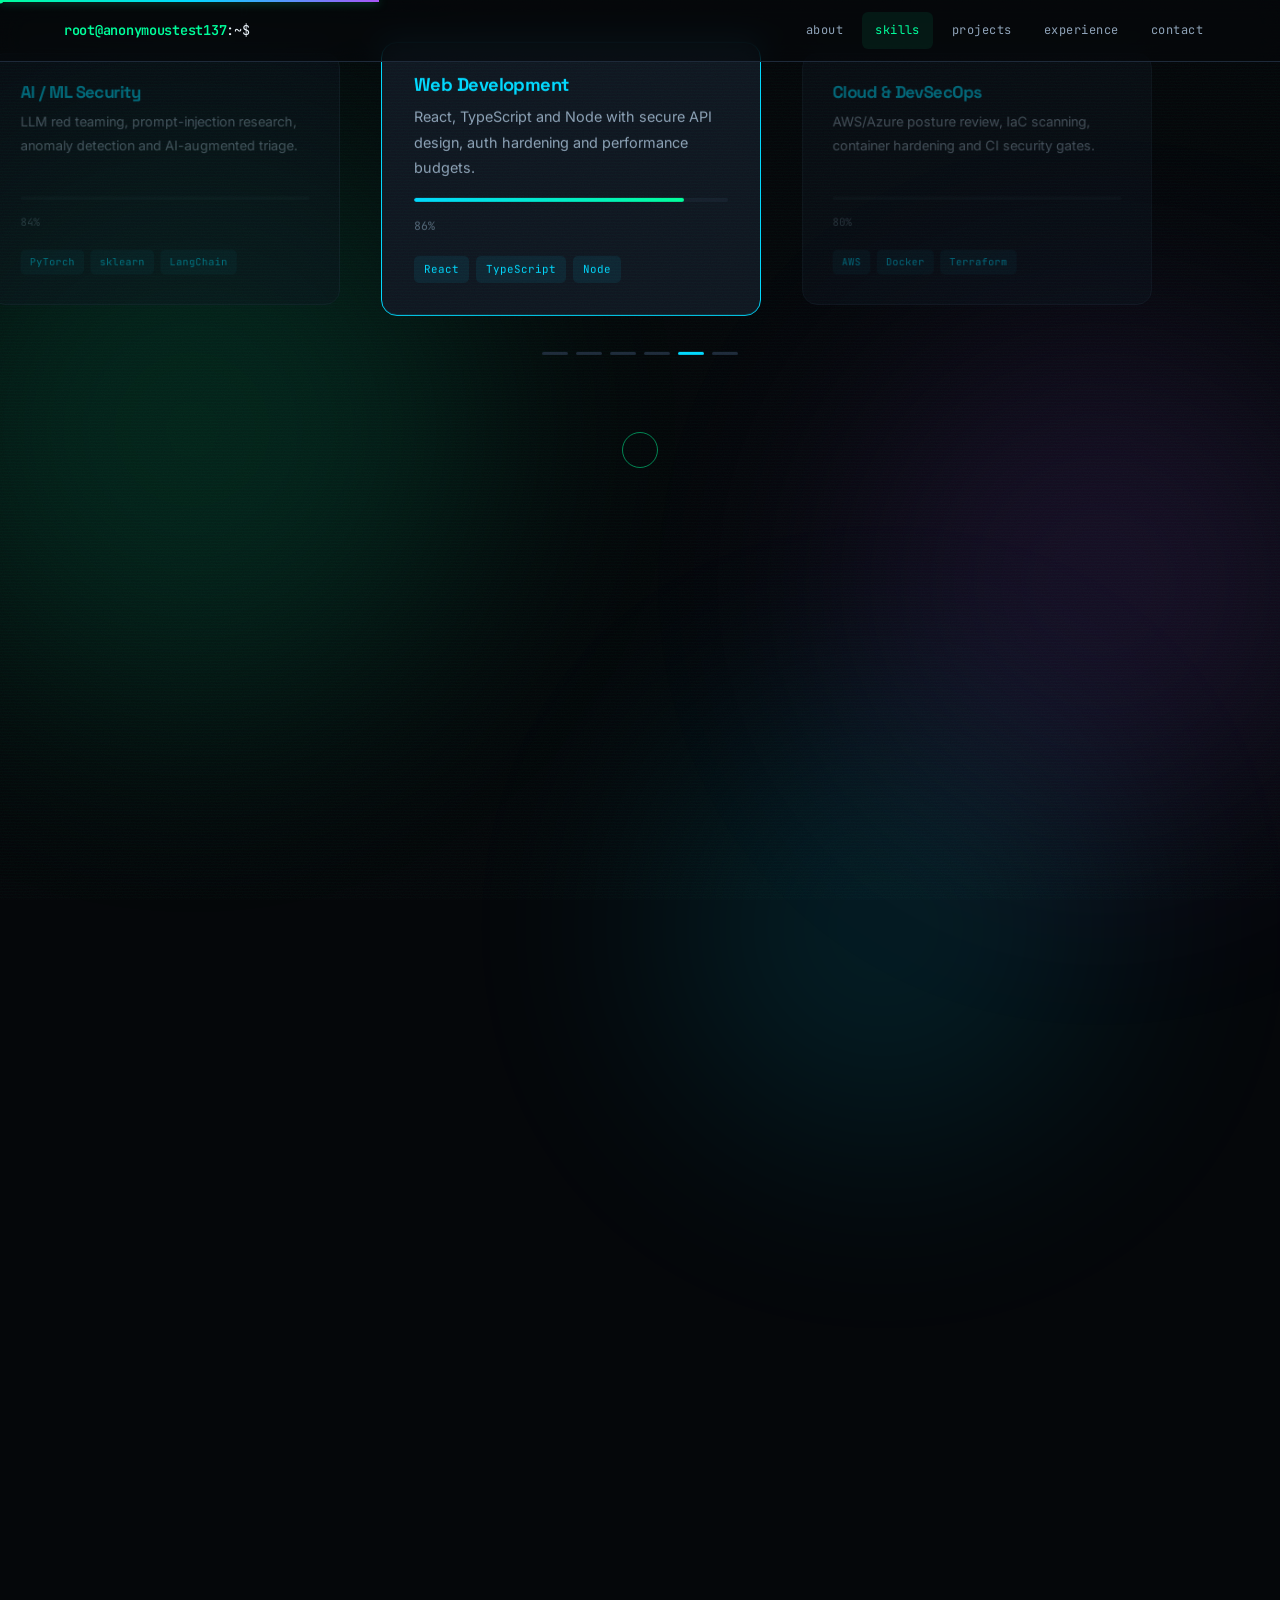
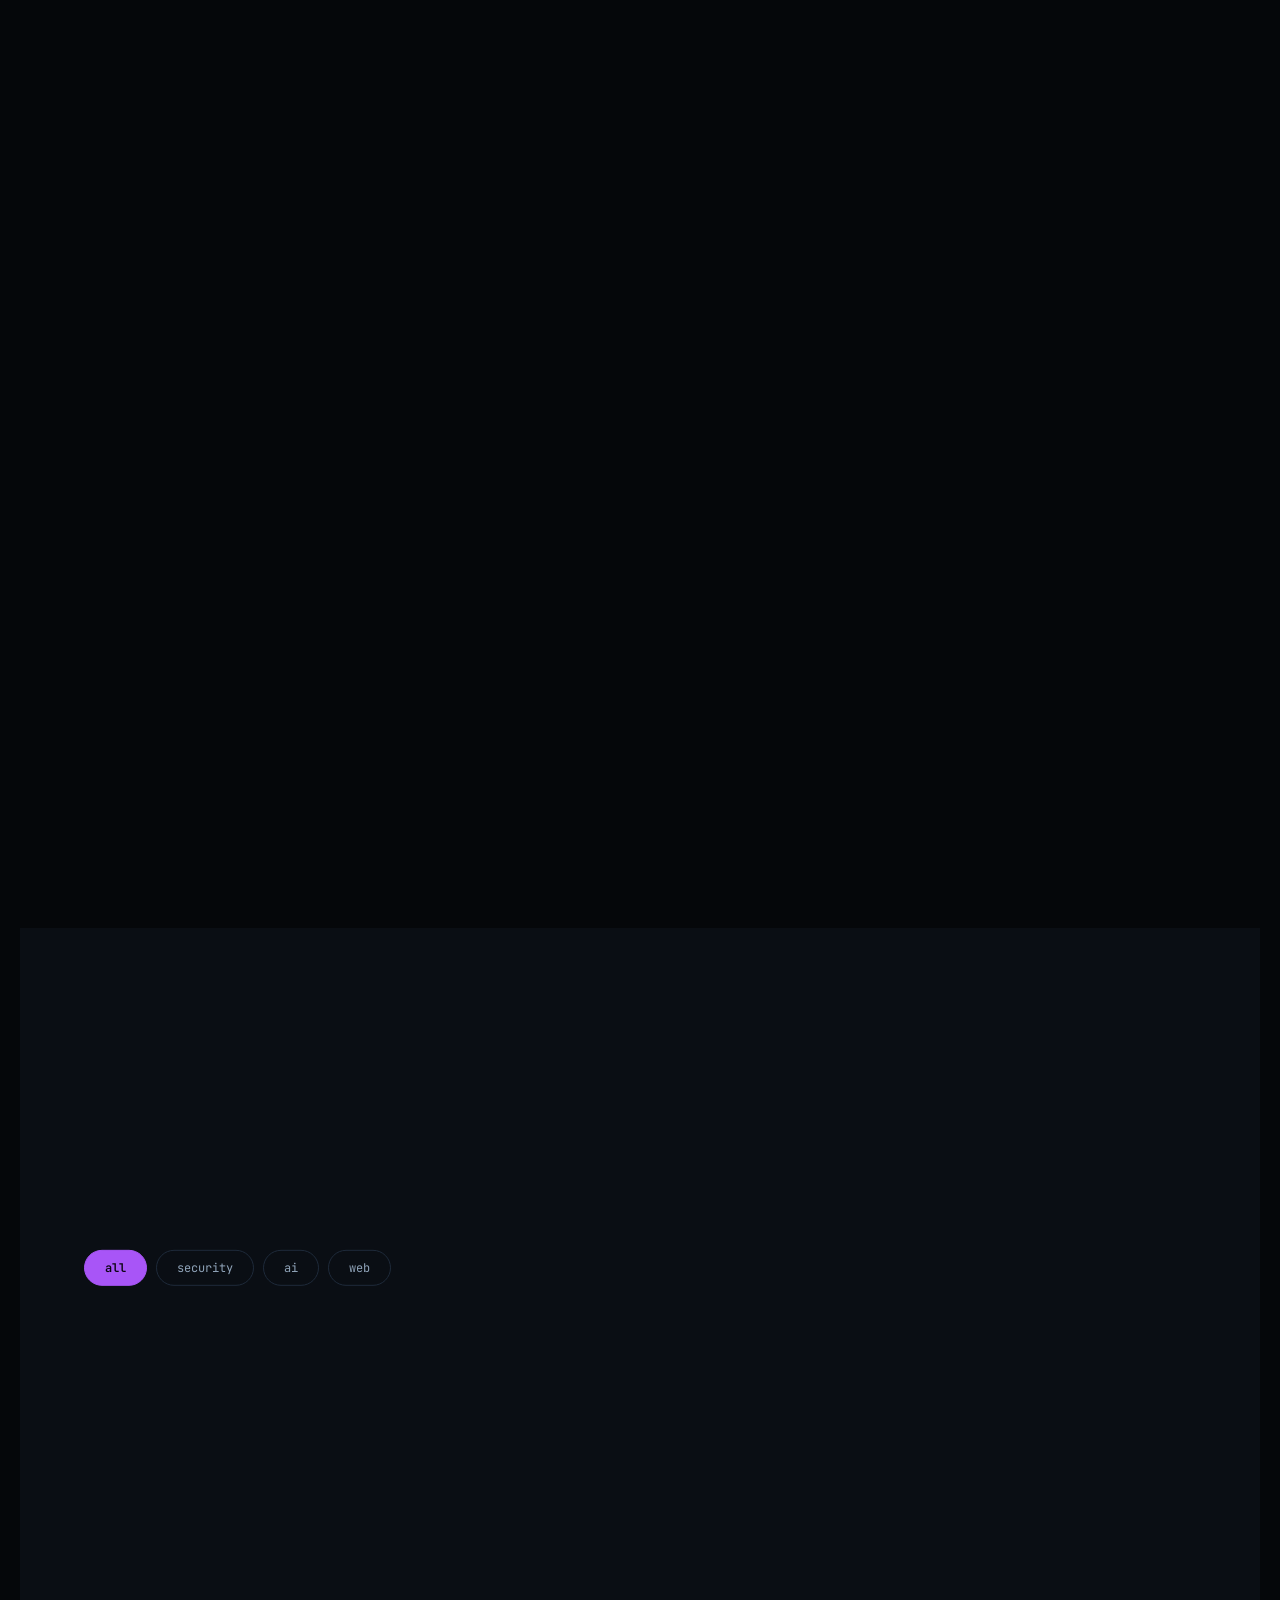
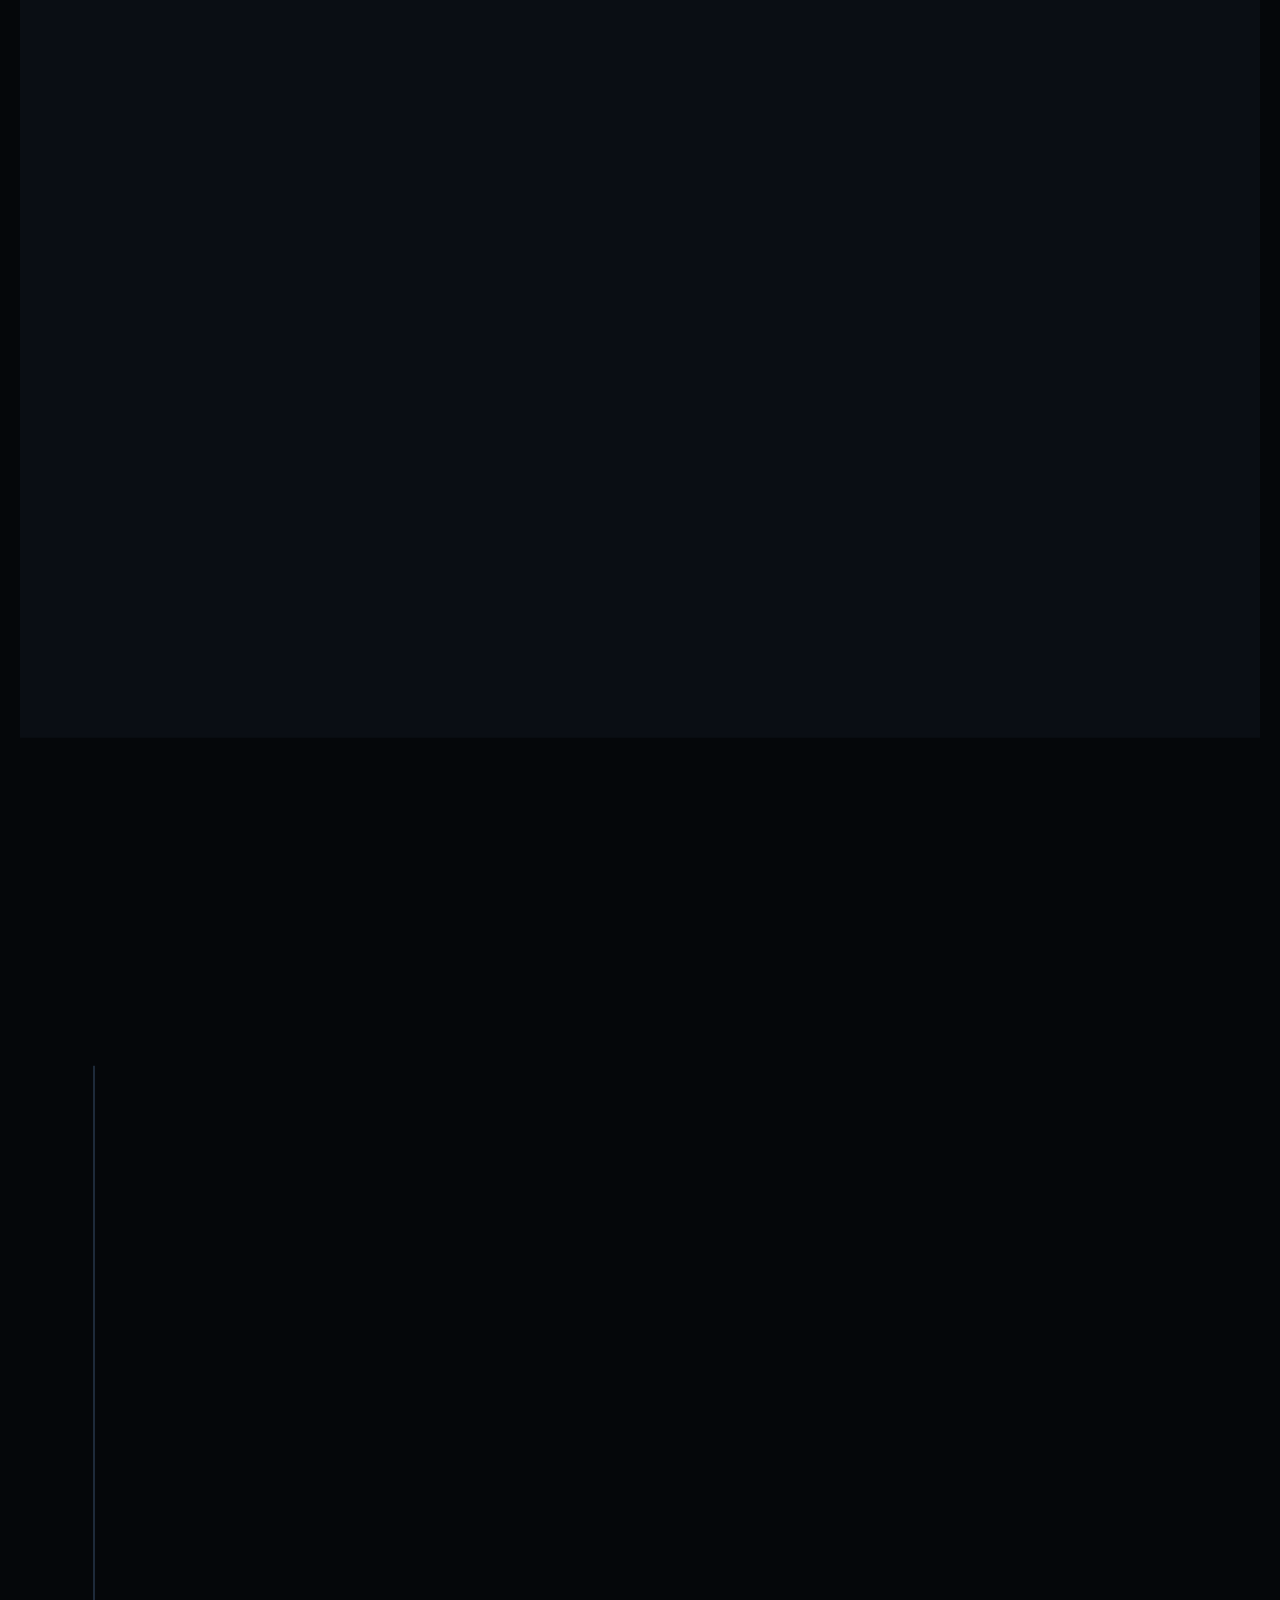
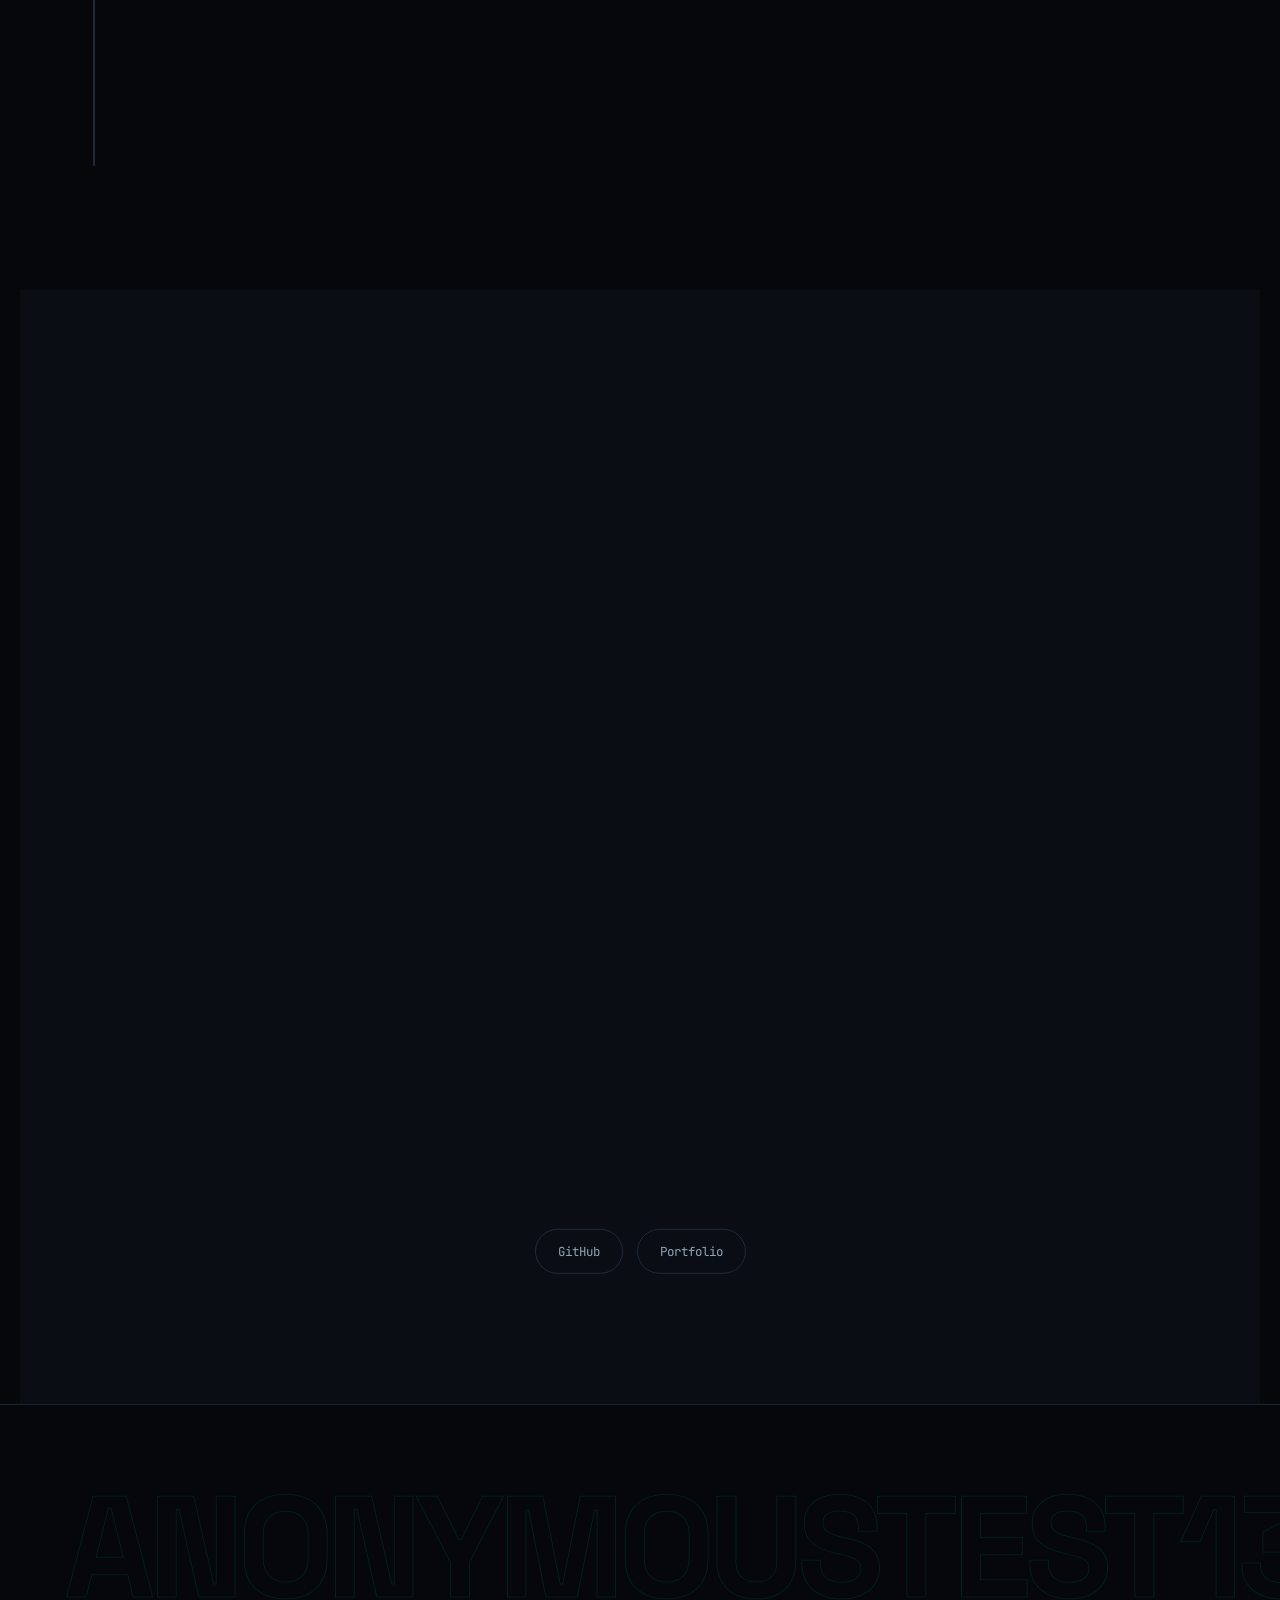
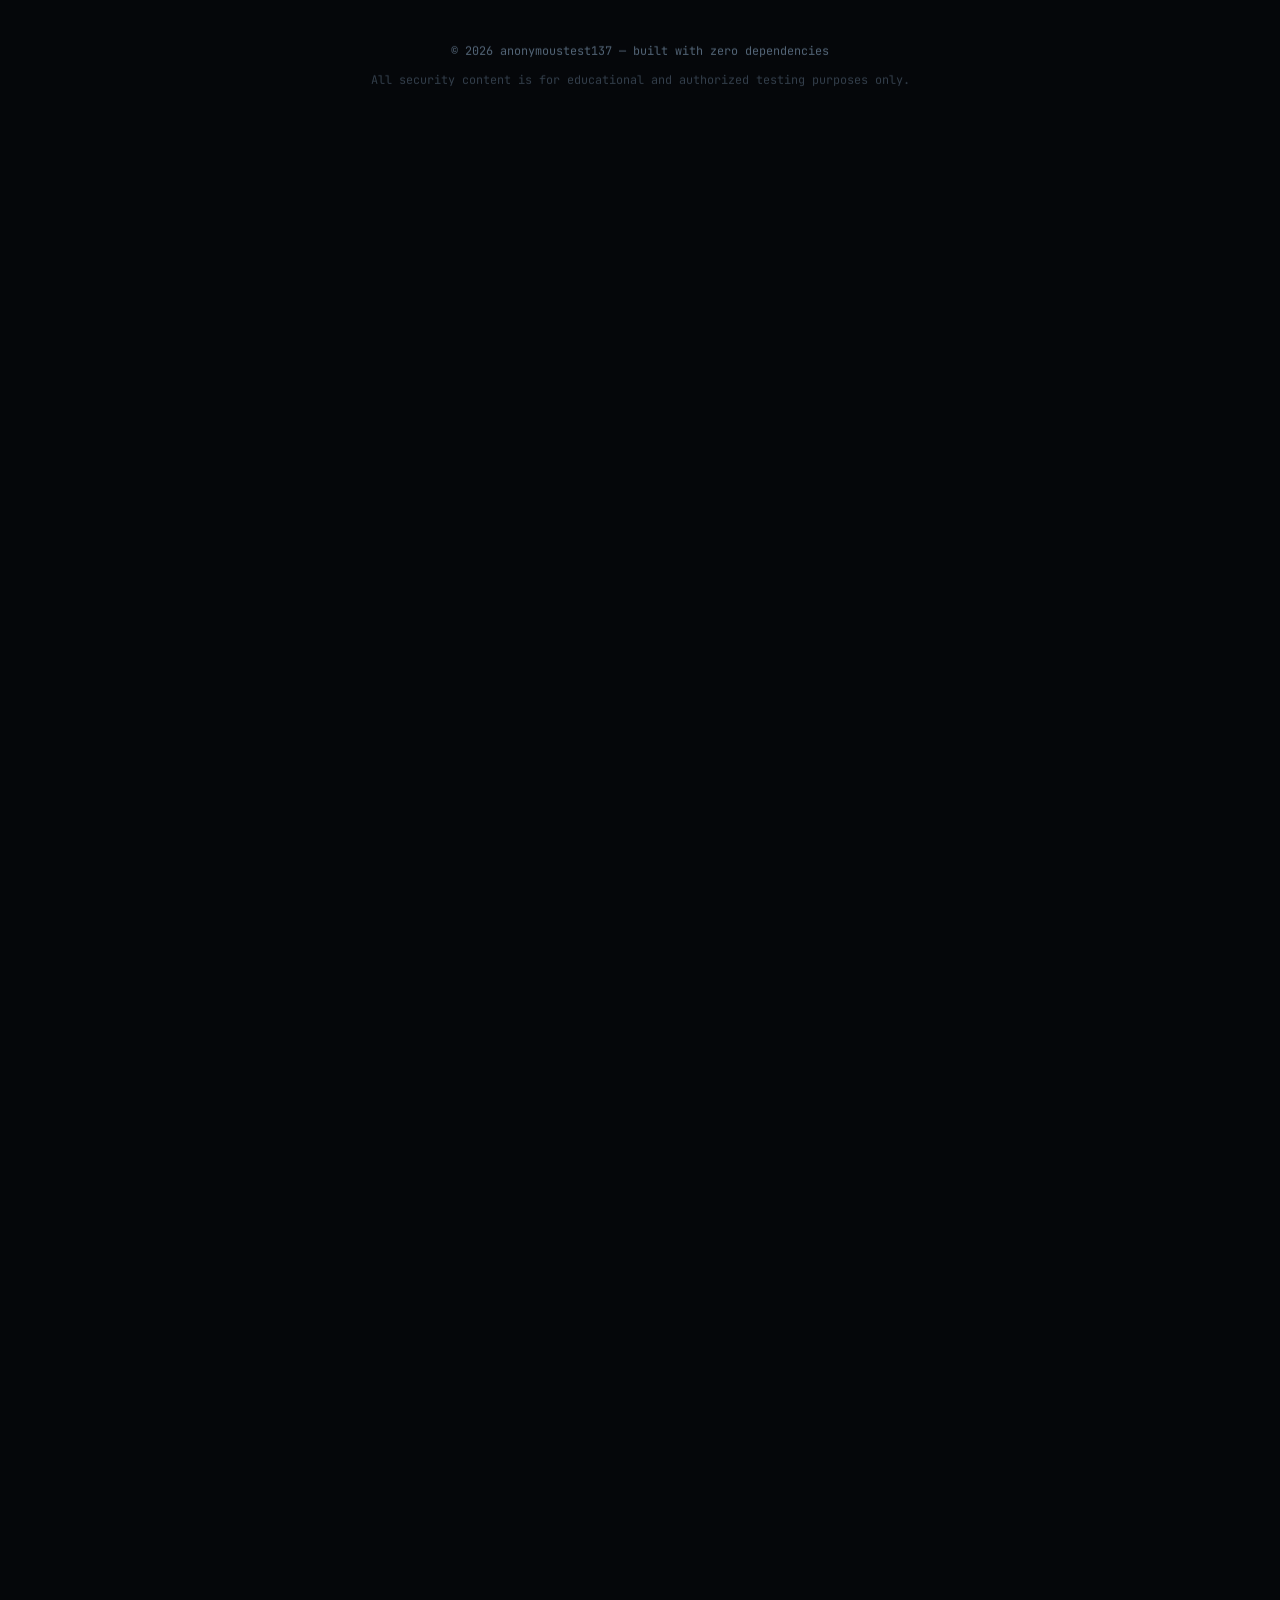
==== commit 6d44b2af: "style: remove all emoji from README and portfolio" ====
--- a/portfolio/index.html
+++ b/portfolio/index.html
@@ -8,7 +8,7 @@
 <meta property="og:title" content="anonymoustest137 — Cybersecurity Portfolio" />
 <meta property="og:description" content="Penetration testing · Detection engineering · AI security" />
 <meta name="theme-color" content="#05070A" />
-<link rel="icon" href="data:image/svg+xml,<svg xmlns='http://www.w3.org/2000/svg' viewBox='0 0 100 100'><text y='.9em' font-size='90'>🔐</text></svg>" />
+<link rel="icon" href="data:image/svg+xml,<svg xmlns='http://www.w3.org/2000/svg' viewBox='0 0 100 100'><text y='.9em' font-size='90'></text></svg>" />
 <link rel="preconnect" href="https://fonts.googleapis.com" />
 <link rel="preconnect" href="https://fonts.gstatic.com" crossorigin />
 <link href="https://fonts.googleapis.com/css2?family=Space+Grotesk:wght@500;700&family=Inter:wght@400;500&family=JetBrains+Mono:wght@400;500;700&display=swap" rel="stylesheet" />
@@ -43,7 +43,7 @@
     <a href="#experience" data-scramble>experience</a>
     <a href="#contact" data-scramble>contact</a>
   </nav>
-  <button id="burger" aria-label="Toggle menu">☰</button>
+  <button id="burger" aria-label="Toggle menu"></button>
 </header>
 
 <div id="smooth">
@@ -98,10 +98,10 @@
 
     <div>
       <div class="facts">
-        <div class="fact rv-r"><b>🔨 Building</b><span>recon automation · detection pipelines · AI-assisted triage</span></div>
-        <div class="fact rv-r"><b>🌱 Learning</b><span>cloud security · reverse engineering · LLM red teaming</span></div>
-        <div class="fact rv-r"><b>💬 Ask me about</b><span>pentesting · network security · Python tooling · web dev</span></div>
-        <div class="fact rv-r"><b>⚡ Fun fact</b><span>the best exploit is usually a misconfiguration</span></div>
+        <div class="fact rv-r"><b>Building</b><span>recon automation · detection pipelines · AI-assisted triage</span></div>
+        <div class="fact rv-r"><b>Learning</b><span>cloud security · reverse engineering · LLM red teaming</span></div>
+        <div class="fact rv-r"><b>Ask me about</b><span>pentesting · network security · Python tooling · web dev</span></div>
+        <div class="fact rv-r"><b>Fun fact</b><span>the best exploit is usually a misconfiguration</span></div>
       </div>
       <div class="stats-row">
         <div class="stat rv"><b data-to="120">0</b><span>Boxes Pwned</span></div>
@@ -123,27 +123,27 @@
         <p class="sub">Scroll to travel sideways →</p>
       </div>
       <div class="rail" id="rail">
-        <div class="sk"><span class="ic">🛡️</span><h4>Offensive Security</h4>
+        <div class="sk"><h4>Offensive Security</h4>
           <p>Recon, exploitation, privilege escalation, Active Directory attacks and full red-team operations.</p>
           <div class="barw"><i style="--w:92%"></i></div><span class="pct">92%</span>
           <div class="tags"><span>Kali</span><span>Burp</span><span>Metasploit</span></div></div>
-        <div class="sk"><span class="ic">📡</span><h4>Network Security</h4>
+        <div class="sk"><h4>Network Security</h4>
           <p>Traffic analysis, IDS/IPS tuning, segmentation design and packet-level forensics.</p>
           <div class="barw"><i style="--w:88%"></i></div><span class="pct">88%</span>
           <div class="tags"><span>Wireshark</span><span>Snort</span><span>Zeek</span></div></div>
-        <div class="sk"><span class="ic">🧪</span><h4>Malware &amp; Forensics</h4>
+        <div class="sk"><h4>Malware &amp; Forensics</h4>
           <p>Static and dynamic analysis, sandboxing, memory forensics and IOC extraction.</p>
           <div class="barw"><i style="--w:78%"></i></div><span class="pct">78%</span>
           <div class="tags"><span>Ghidra</span><span>YARA</span><span>Volatility</span></div></div>
-        <div class="sk"><span class="ic">🤖</span><h4>AI / ML Security</h4>
+        <div class="sk"><h4>AI / ML Security</h4>
           <p>LLM red teaming, prompt-injection research, anomaly detection and AI-augmented triage.</p>
           <div class="barw"><i style="--w:84%"></i></div><span class="pct">84%</span>
           <div class="tags"><span>PyTorch</span><span>sklearn</span><span>LangChain</span></div></div>
-        <div class="sk"><span class="ic">🌐</span><h4>Web Development</h4>
+        <div class="sk"><h4>Web Development</h4>
           <p>React, TypeScript and Node with secure API design, auth hardening and performance budgets.</p>
           <div class="barw"><i style="--w:86%"></i></div><span class="pct">86%</span>
           <div class="tags"><span>React</span><span>TypeScript</span><span>Node</span></div></div>
-        <div class="sk"><span class="ic">☁️</span><h4>Cloud &amp; DevSecOps</h4>
+        <div class="sk"><h4>Cloud &amp; DevSecOps</h4>
           <p>AWS/Azure posture review, IaC scanning, container hardening and CI security gates.</p>
           <div class="barw"><i style="--w:80%"></i></div><span class="pct">80%</span>
           <div class="tags"><span>AWS</span><span>Docker</span><span>Terraform</span></div></div>
@@ -270,7 +270,7 @@
 <footer>
   <div class="wordmark">ANONYMOUSTEST137</div>
   <p>© <span id="yr"></span> anonymoustest137 — built with zero dependencies</p>
-  <p style="margin-top:8px;opacity:.6">⚠️ All security content is for educational and authorized testing purposes only.</p>
+  <p style="margin-top:8px;opacity:.6"> All security content is for educational and authorized testing purposes only.</p>
 </footer>
 
 </div><!-- /smooth -->
